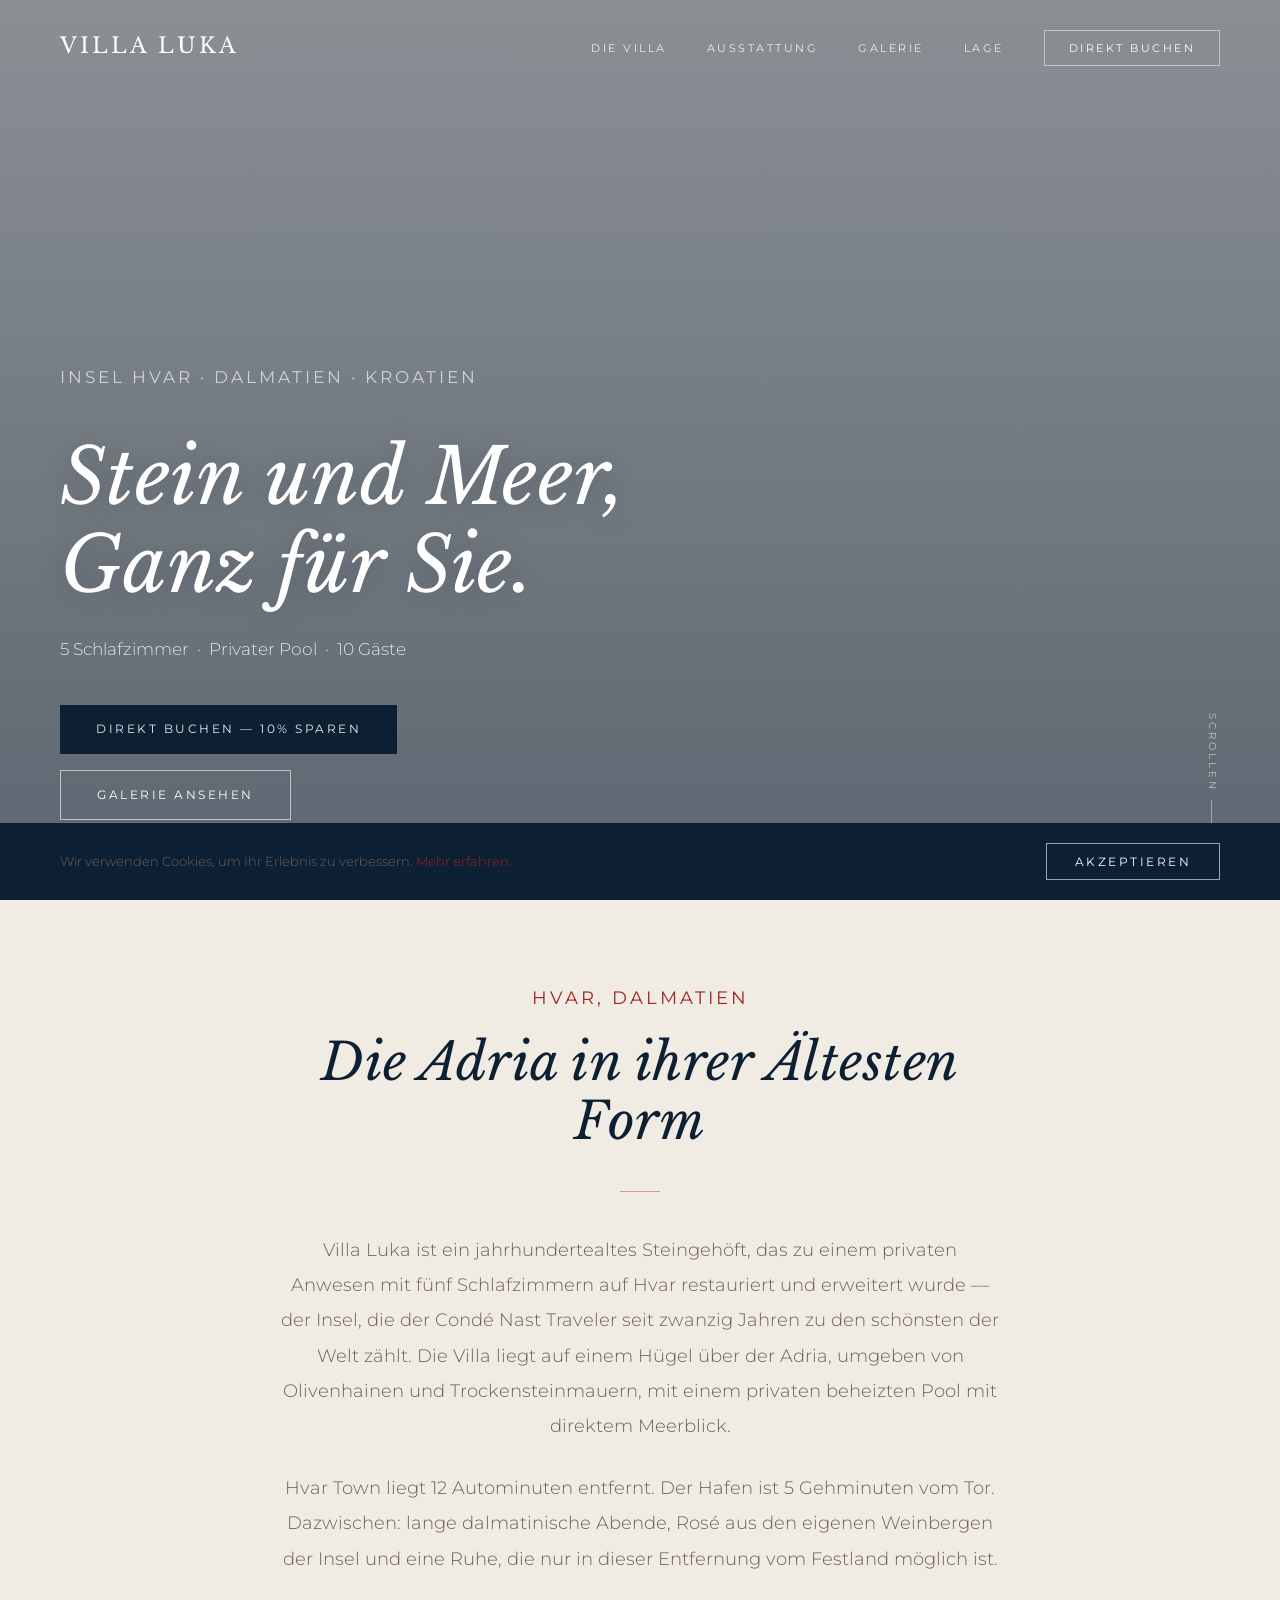
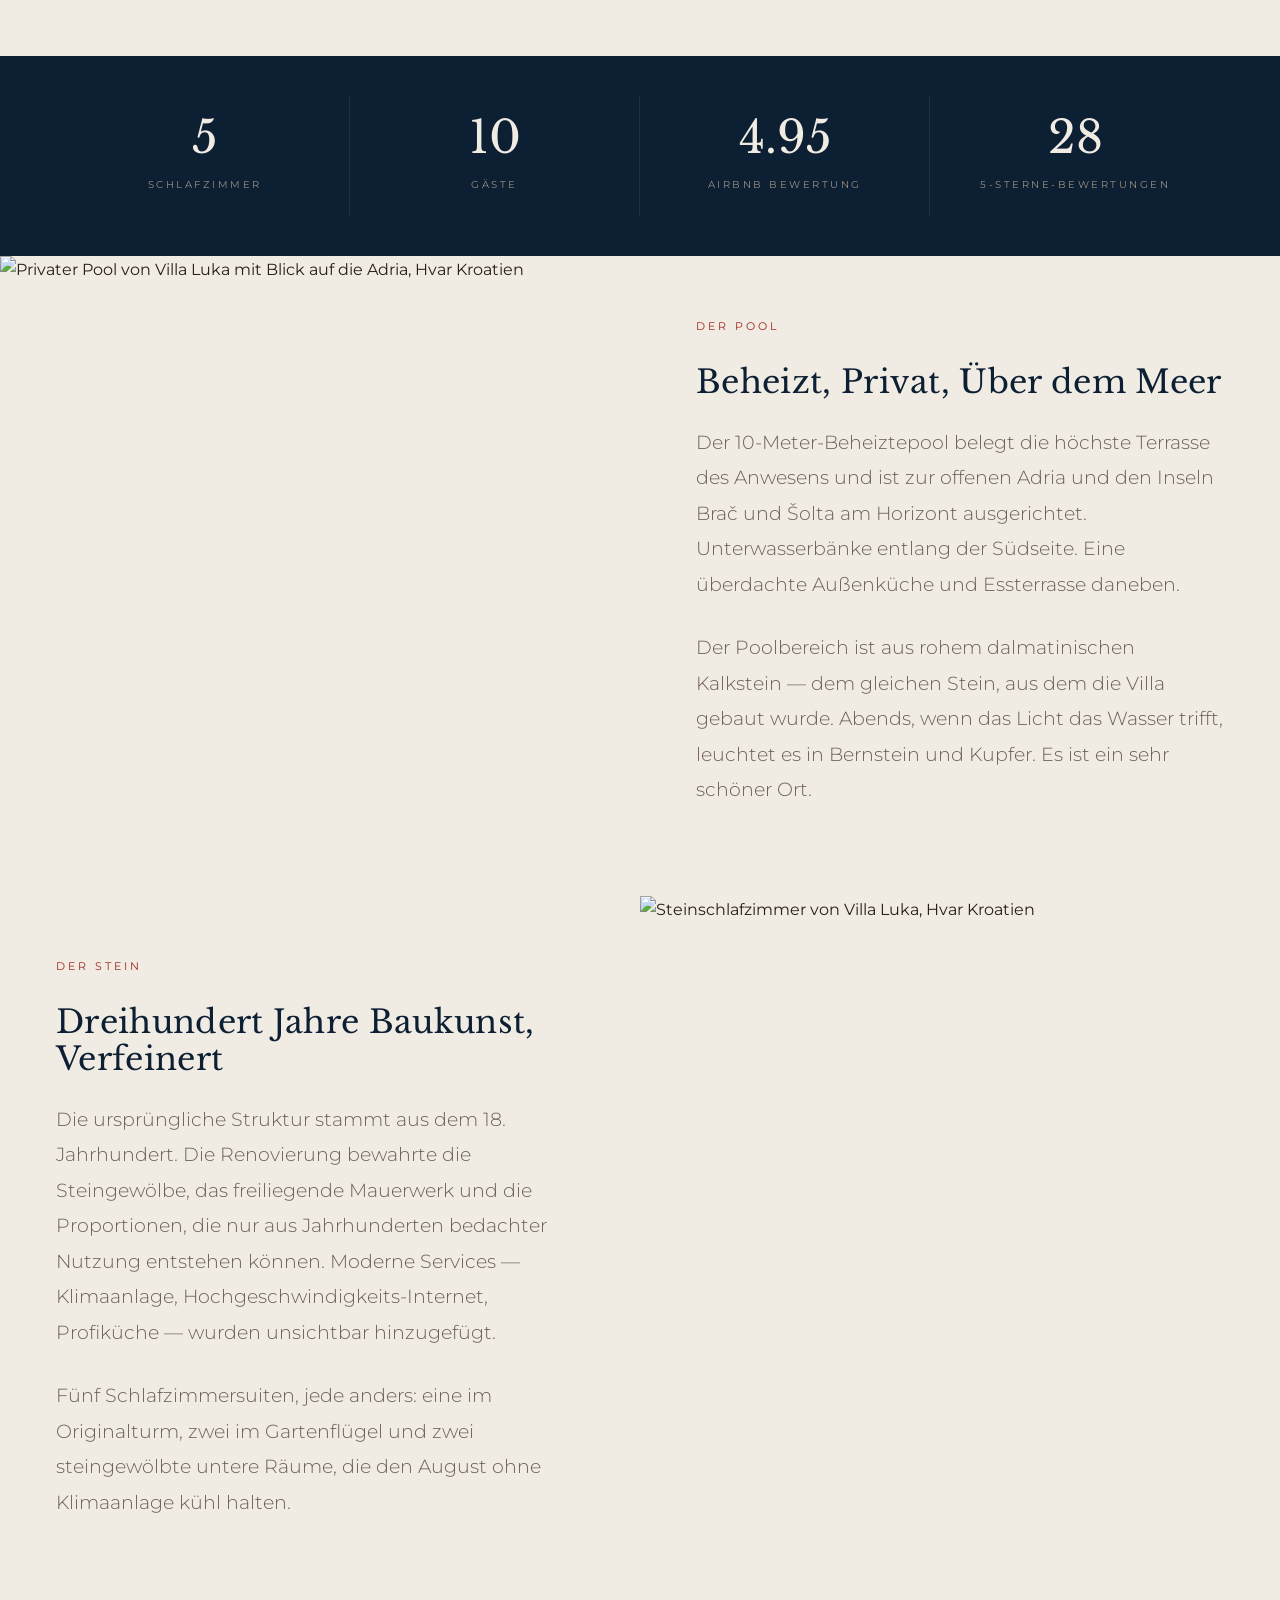
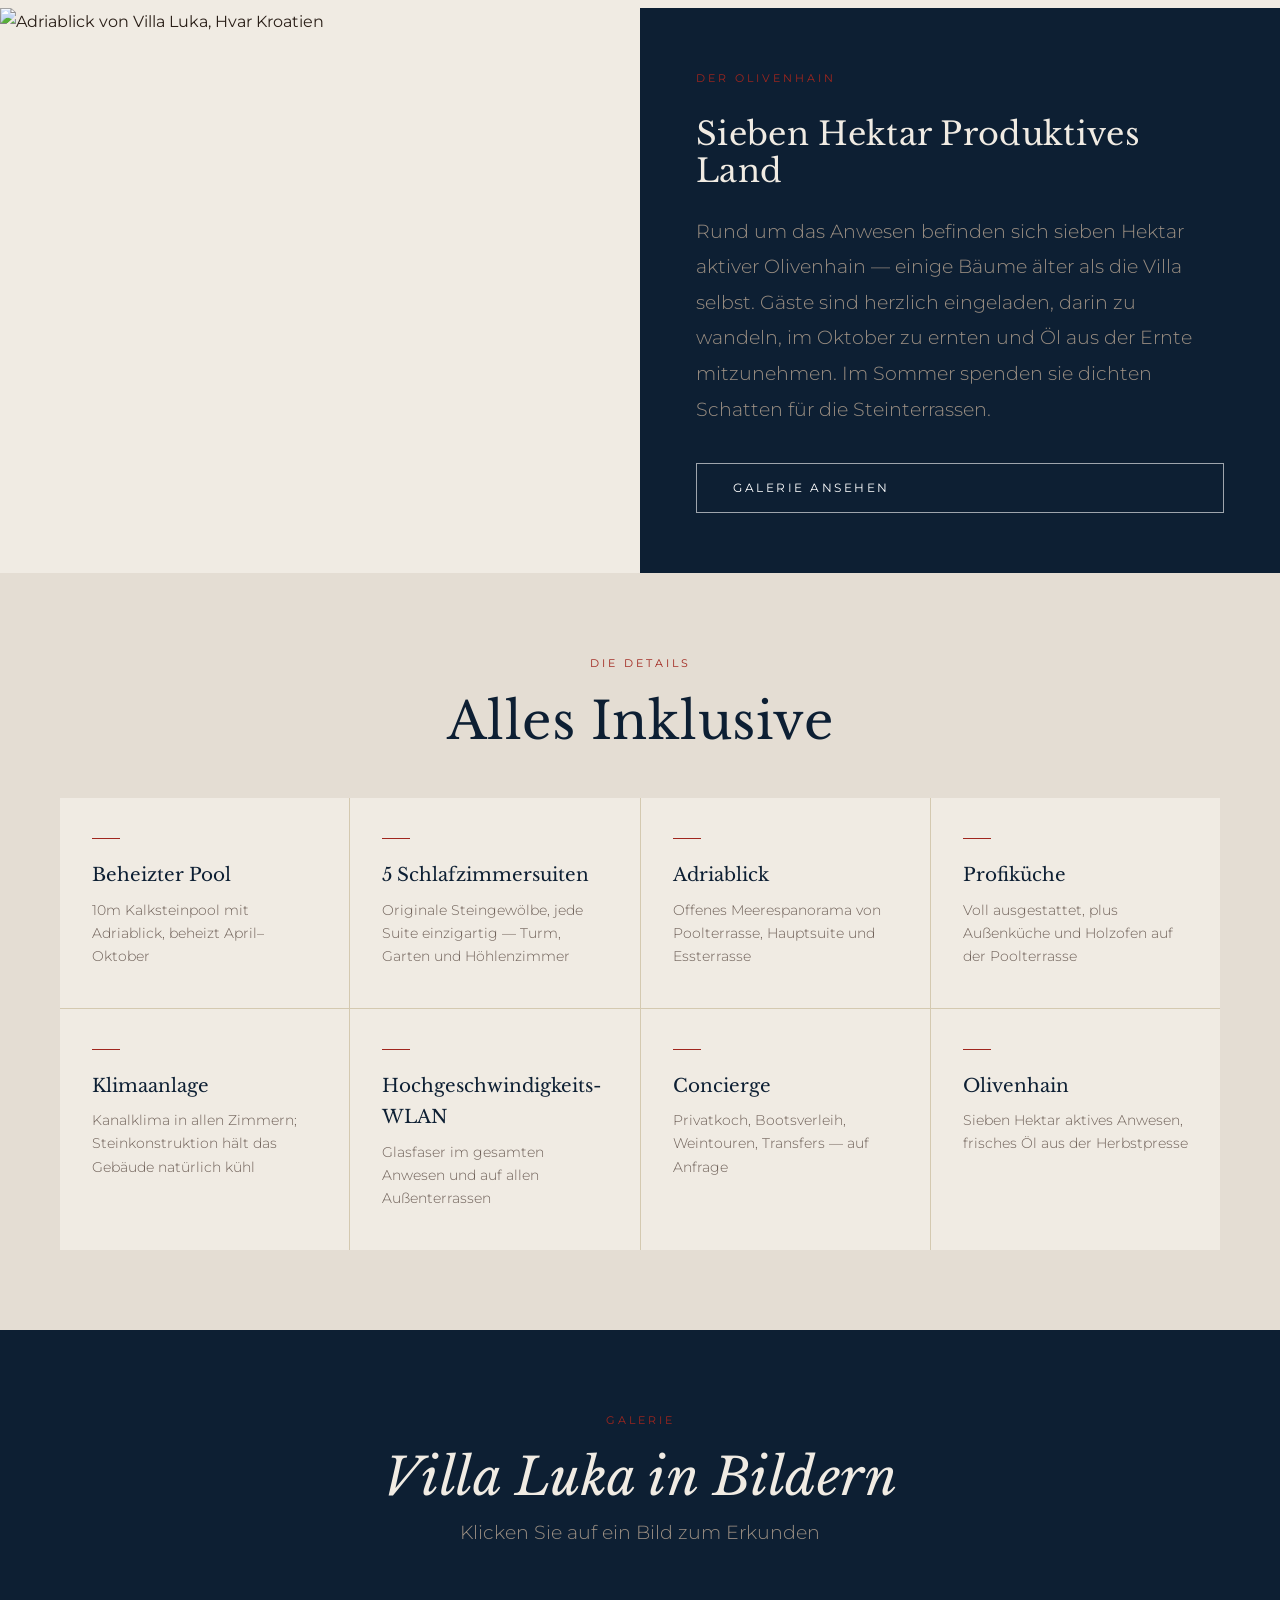
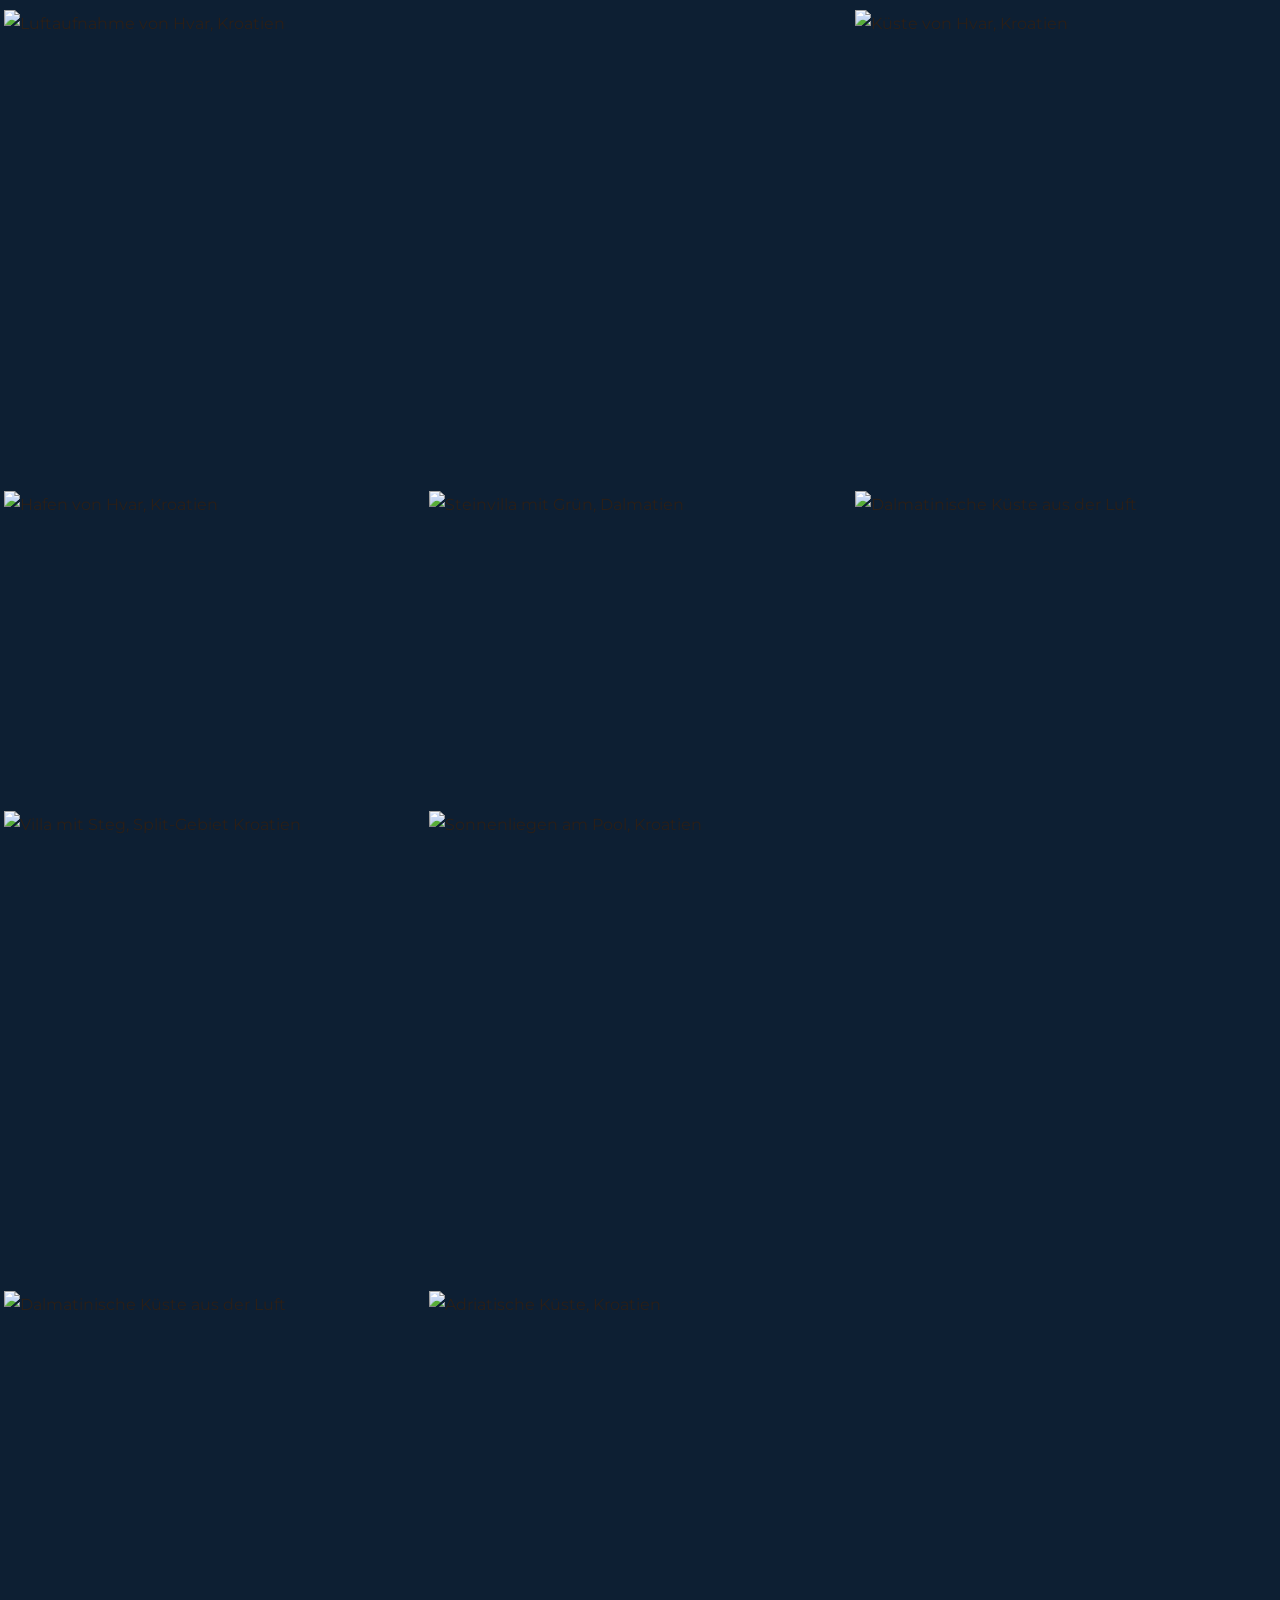
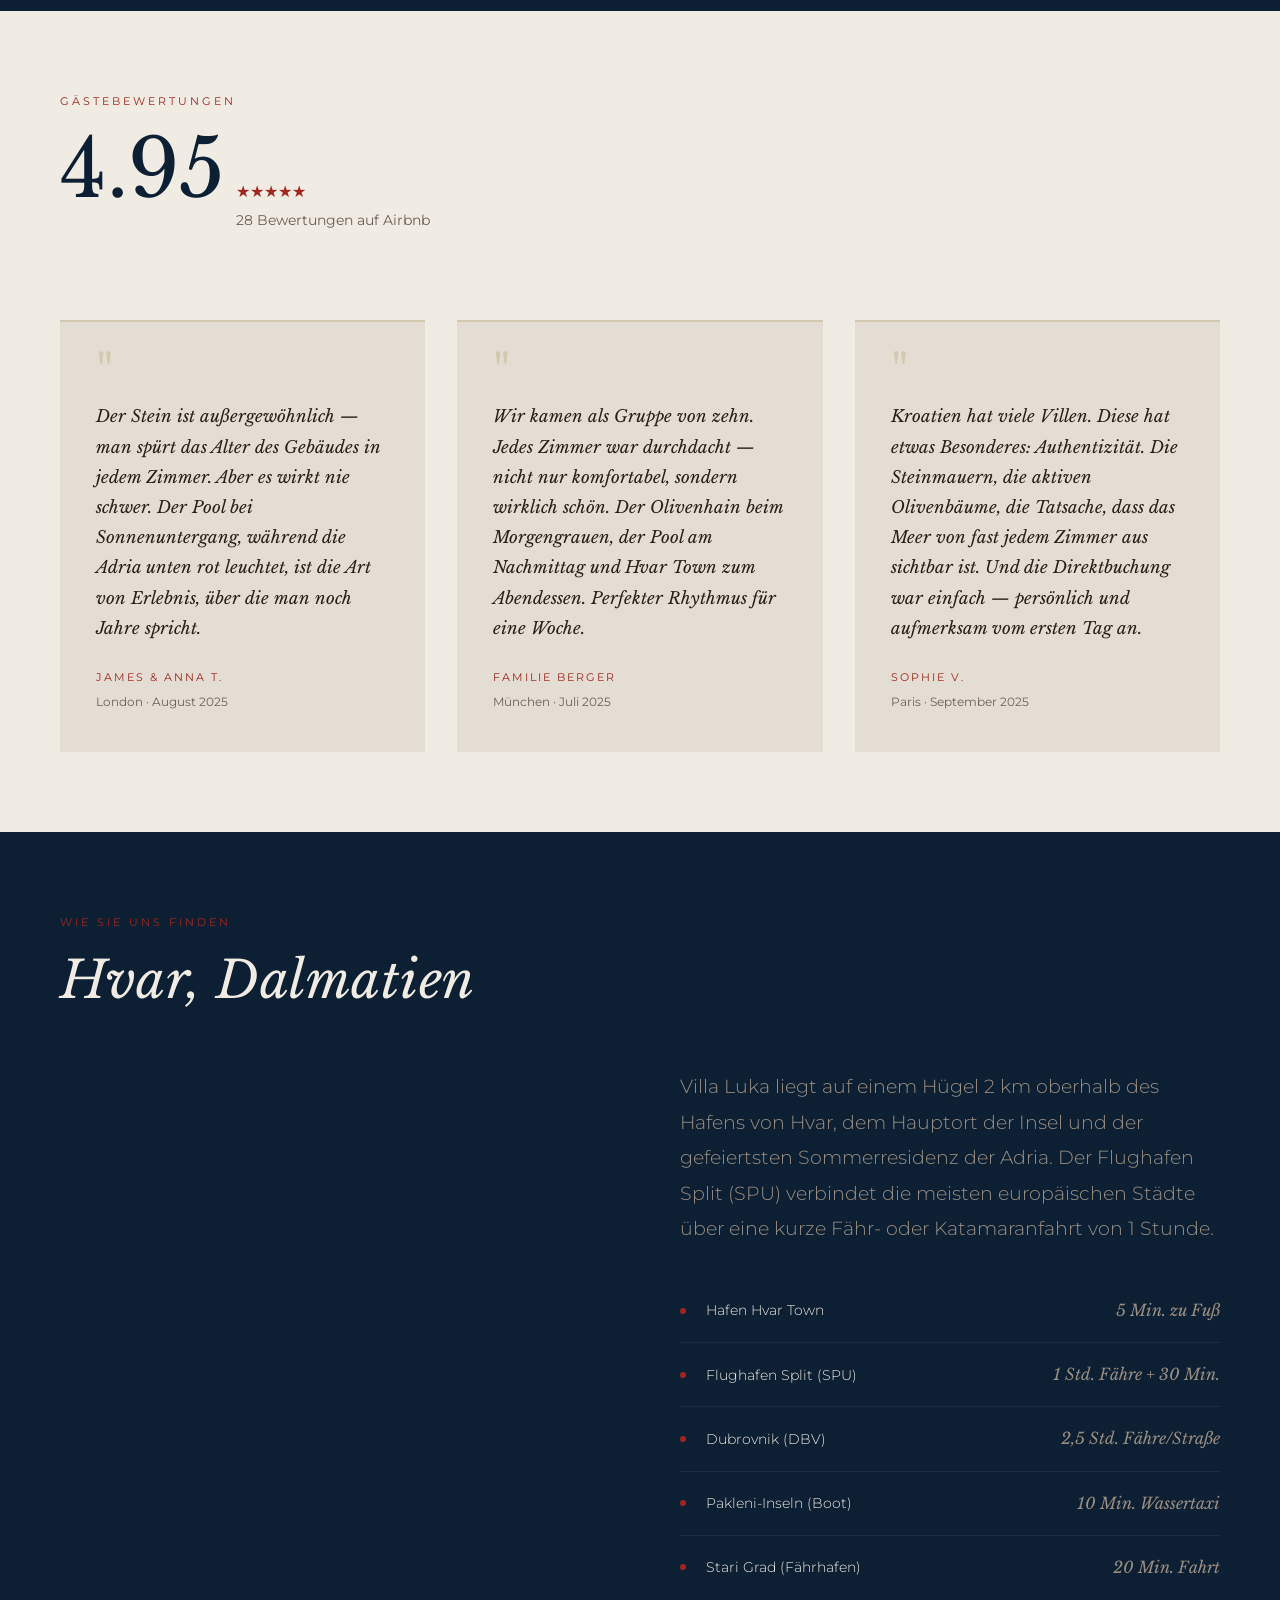
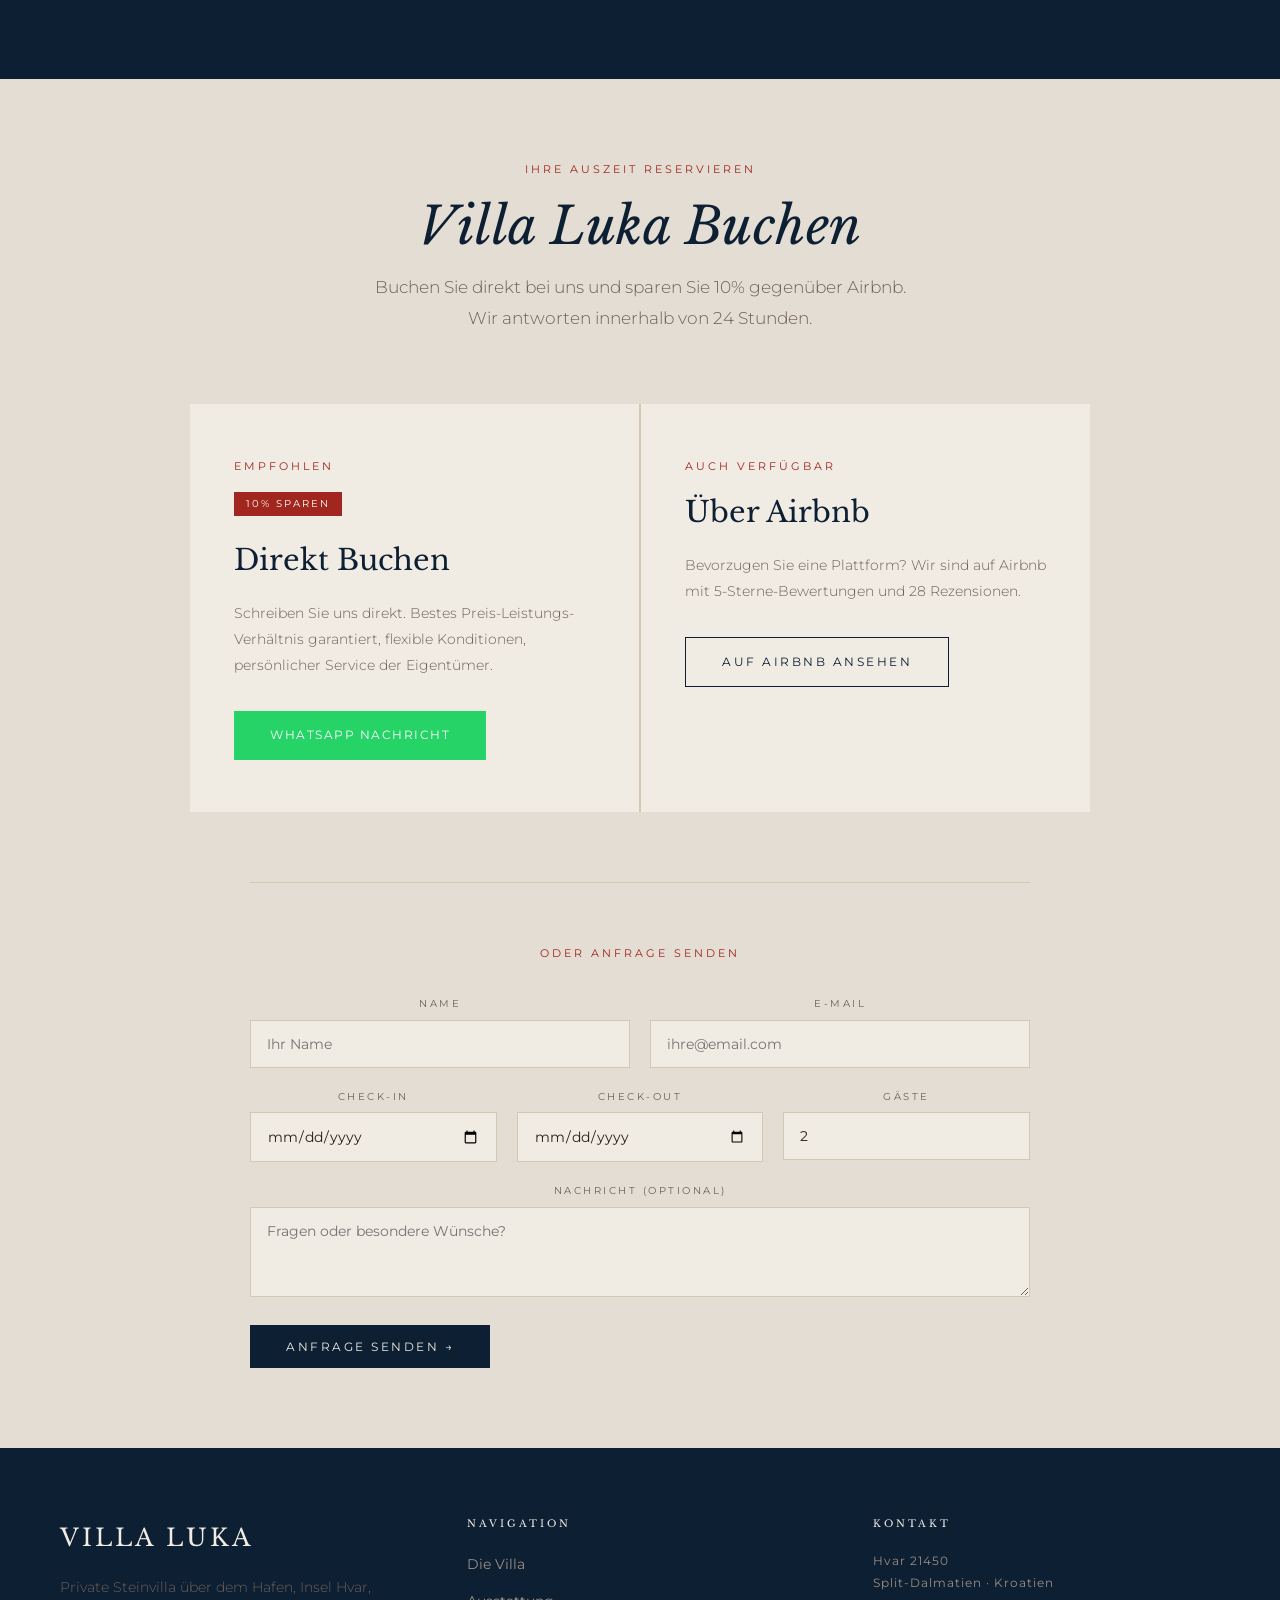
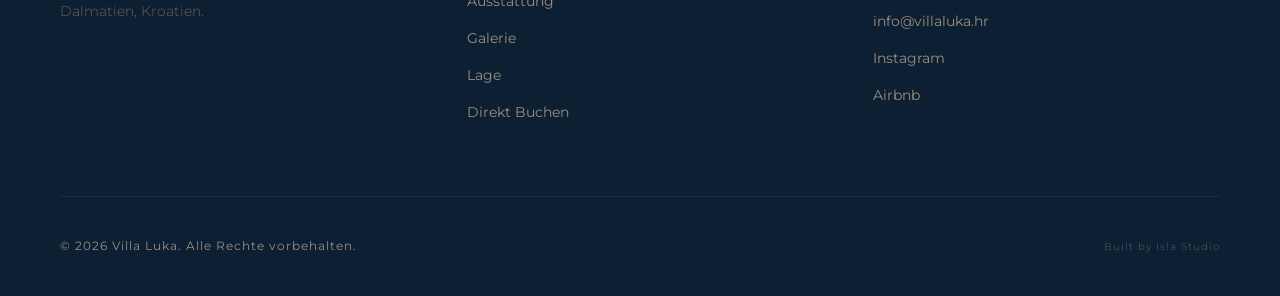
==== de/index.html @ cec62ed6 "Initial commit" ====
<!DOCTYPE html>
<html lang="de">
<head>
  <meta charset="UTF-8">
  <meta name="viewport" content="width=device-width, initial-scale=1.0">
  <meta name="description" content="Villa Luka — 5-Schlafzimmer-Luxus-Steinvilla auf Hvar, Kroatien. Privater beheizter Pool, Olivenhain, direkter Adriazugang, 10 Gäste. Direkt buchen und 10% sparen.">
  <meta property="og:title" content="Villa Luka — Insel Hvar, Kroatien">
  <meta property="og:description" content="Steinvilla · Adriablick · 5 Schlafzimmer · 10 Gäste · Privater Pool · Direkt buchen">
  <meta property="og:image" content="https://images.pexels.com/photos/35734860/pexels-photo-35734860.jpeg?auto=compress&cs=tinysrgb&w=1200&q=80">
  <meta property="og:type" content="website">
  <meta property="og:url" content="https://villa-luka.pages.dev/de/">
  <meta name="twitter:card" content="summary_large_image">
  <meta name="robots" content="index, follow">
  <meta name="theme-color" content="#f0ebe3">
  <title>Villa Luka — Luxus Steinvilla Hvar Kroatien | Adriablick &amp; Privater Pool</title>
  <meta name="keywords" content="Luxusvilla Hvar, Villa Kroatien Adria, Steinvilla Dalmatien, Privatvilla Insel Hvar, Ferienvilla Kroatien 10 Gäste, Luxusunterkunft Hvar">
  <link rel="canonical" href="https://villa-luka.pages.dev/de/">
  <link rel="alternate" hreflang="en" href="https://villa-luka.pages.dev/">
  <link rel="alternate" hreflang="hr" href="https://villa-luka.pages.dev/hr/">
  <link rel="alternate" hreflang="de" href="https://villa-luka.pages.dev/de/">
  <link rel="alternate" hreflang="fr" href="https://villa-luka.pages.dev/fr/">
  <link rel="alternate" hreflang="it" href="https://villa-luka.pages.dev/it/">
  <link rel="alternate" hreflang="es" href="https://villa-luka.pages.dev/es/">
  <script type="application/ld+json">
  {
    "@context": "https://schema.org",
    "@type": "LodgingBusiness",
    "name": "Villa Luka",
    "description": "Villa Luka ist eine 5-Schlafzimmer-Luxus-Steinvilla auf der Insel Hvar, Kroatien, mit privatem beheizten Pool, Olivenhain und direktem Adriazugang. Kapazität 10 Gäste.",
    "url": "https://villa-luka.pages.dev",
    "telephone": "+385991234567",
    "priceRange": "€€€€",
    "address": {
      "@type": "PostalAddress",
      "addressLocality": "Hvar",
      "addressRegion": "Split-Dalmatia County",
      "postalCode": "21450",
      "addressCountry": "HR"
    },
    "geo": {"@type": "GeoCoordinates", "latitude": 43.1729, "longitude": 16.4412},
    "aggregateRating": {"@type": "AggregateRating", "ratingValue": "4.95", "reviewCount": "28"},
    "numberOfRooms": 5,
    "occupancy": {"@type": "QuantitativeValue", "maxValue": 10}
  }
  </script>
  <link rel="preconnect" href="https://fonts.googleapis.com">
  <link rel="preconnect" href="https://fonts.gstatic.com" crossorigin>
  <link rel="preload" as="style" href="https://fonts.googleapis.com/css2?family=Libre+Baskerville:ital,wght@0,400;0,700;1,400&family=Montserrat:wght@300;400;500;600&display=swap" onload="this.onload=null;this.rel='stylesheet'">
  <noscript><link rel="stylesheet" href="https://fonts.googleapis.com/css2?family=Libre+Baskerville:ital,wght@0,400;0,700;1,400&family=Montserrat:wght@300;400;500;600&display=swap"></noscript>
  <link rel="stylesheet" href="../css/style.css">
  <style>
    :root {
      --cream:       #f0ebe3;
      --cream-dark:  #e4ddd3;
      --terracotta:  #a0261e;
      --olive:       #c45c1a;
      --olive-dark:  #7a1a10;
      --dark:        #0d1f33;
      --stone:       #9a8e82;
      --text:        #2a1f18;
      --text-light:  #6e6058;
      --font-serif:  'Libre Baskerville', Georgia, serif;
      --font-sans:   'Montserrat', -apple-system, sans-serif;
    }
    body { background: var(--cream); }
    .hero-bg {
      background-image: url('https://images.pexels.com/photos/35734860/pexels-photo-35734860.jpeg?auto=compress&cs=tinysrgb&w=1920&q=85') !important;
    }
    .hero-overlay {
      background: linear-gradient(to bottom, rgba(13,31,51,0.45) 0%, rgba(13,31,51,0.65) 100%) !important;
    }
    #nav.scrolled { background: rgba(240,235,227,0.97) !important; }
    #nav.scrolled .nav-logo { color: var(--dark); }
    .nav-links a:hover { color: var(--terracotta); }
    .eyebrow { color: var(--terracotta); letter-spacing: 3px; }
    .stats-bar { background: var(--dark); }
    #amenities { background: var(--cream-dark); }
    #reviews { background: var(--cream); }
    .btn-dark { background: var(--dark); color: var(--cream); }
    .btn-dark:hover { background: var(--terracotta); }
    .btn-terracotta { background: var(--terracotta); }
    .btn-terracotta:hover { background: var(--olive-dark); }
    footer { background: var(--dark); }
    h1 { font-size: clamp(2.6rem, 6vw, 5.2rem); }
    h2 { font-size: clamp(1.9rem, 4vw, 3.2rem); }
    .divider { background: var(--terracotta); opacity: 0.4; }
    .score-big { color: var(--dark); }
    .score-stars { color: var(--terracotta); }
    .gallery-hero .eyebrow { color: var(--terracotta); }
    .saving { background: var(--terracotta); }
  </style>
</head>
<body>

<nav id="nav">
  <a href="#" class="nav-logo">Villa Luka</a>
  <ul class="nav-links">
    <li><a href="#about">Die Villa</a></li>
    <li><a href="#amenities">Ausstattung</a></li>
    <li><a href="#gallery">Galerie</a></li>
    <li><a href="#location">Lage</a></li>
    <li><a href="#book" class="nav-book">Direkt Buchen</a></li>
  </ul>
  <button class="nav-burger" id="burger" aria-label="Menü">
    <span></span><span></span><span></span>
  </button>
</nav>

<div class="mobile-menu" id="mobile-menu">
  <a href="#about" class="mob-link">Die Villa</a>
  <a href="#amenities" class="mob-link">Ausstattung</a>
  <a href="#gallery" class="mob-link">Galerie</a>
  <a href="#location" class="mob-link">Lage</a>
  <a href="#book" class="mob-book">Direkt Buchen</a>
</div>

<section id="hero">
  <div class="hero-bg"></div>
  <div class="hero-overlay"></div>
  <div class="hero-content">
    <p class="eyebrow" style="color:rgba(255,255,255,0.65)">Insel Hvar · Dalmatien · Kroatien</p>
    <h1>Stein und Meer,<br><em>Ganz für Sie.</em></h1>
    <p>5 Schlafzimmer &nbsp;·&nbsp; Privater Pool &nbsp;·&nbsp; 10 Gäste</p>
    <div class="hero-btns">
      <a href="#book" class="btn btn-dark">Direkt Buchen — 10% Sparen</a>
      <a href="#gallery" class="btn btn-outline-light">Galerie Ansehen</a>
    </div>
  </div>
  <div class="hero-scroll" onclick="document.getElementById('about').scrollIntoView({behavior:'smooth'})">
    <span>Scrollen</span>
    <div class="scroll-line"></div>
  </div>
</section>

<section id="about" class="section">
  <div id="intro">
    <div class="inner">
      <p class="eyebrow">Hvar, Dalmatien</p>
      <h2>Die Adria in ihrer Ältesten Form</h2>
      <div class="divider"></div>
      <p>Villa Luka ist ein jahrhundertealtes Steingehöft, das zu einem privaten Anwesen mit fünf Schlafzimmern auf Hvar restauriert und erweitert wurde — der Insel, die der Condé Nast Traveler seit zwanzig Jahren zu den schönsten der Welt zählt. Die Villa liegt auf einem Hügel über der Adria, umgeben von Olivenhainen und Trockensteinmauern, mit einem privaten beheizten Pool mit direktem Meerblick.</p>
      <br>
      <p>Hvar Town liegt 12 Autominuten entfernt. Der Hafen ist 5 Gehminuten vom Tor. Dazwischen: lange dalmatinische Abende, Rosé aus den eigenen Weinbergen der Insel und eine Ruhe, die nur in dieser Entfernung vom Festland möglich ist.</p>
    </div>
  </div>
</section>

<div class="stats-bar">
  <div class="stat"><span class="stat-num">5</span><span class="stat-label">Schlafzimmer</span></div>
  <div class="stat"><span class="stat-num">10</span><span class="stat-label">Gäste</span></div>
  <div class="stat"><span class="stat-num">4.95</span><span class="stat-label">Airbnb Bewertung</span></div>
  <div class="stat"><span class="stat-num">28</span><span class="stat-label">5-Sterne-Bewertungen</span></div>
</div>

<div class="editorial">
  <div class="editorial-img">
    <img src="https://images.pexels.com/photos/22482053/pexels-photo-22482053.jpeg?auto=compress&cs=tinysrgb&w=900&q=80" alt="Privater Pool von Villa Luka mit Blick auf die Adria, Hvar Kroatien" loading="lazy">
  </div>
  <div class="editorial-text">
    <p class="eyebrow">Der Pool</p>
    <h3>Beheizt, Privat, Über dem Meer</h3>
    <p>Der 10-Meter-Beheiztepool belegt die höchste Terrasse des Anwesens und ist zur offenen Adria und den Inseln Brač und Šolta am Horizont ausgerichtet. Unterwasserbänke entlang der Südseite. Eine überdachte Außenküche und Essterrasse daneben.</p>
    <p>Der Poolbereich ist aus rohem dalmatinischen Kalkstein — dem gleichen Stein, aus dem die Villa gebaut wurde. Abends, wenn das Licht das Wasser trifft, leuchtet es in Bernstein und Kupfer. Es ist ein sehr schöner Ort.</p>
  </div>
</div>

<div class="editorial reverse">
  <div class="editorial-img">
    <img src="https://images.pexels.com/photos/29261528/pexels-photo-29261528.jpeg?auto=compress&cs=tinysrgb&w=900&q=80" alt="Steinschlafzimmer von Villa Luka, Hvar Kroatien" loading="lazy">
  </div>
  <div class="editorial-text">
    <p class="eyebrow">Der Stein</p>
    <h3>Dreihundert Jahre Baukunst, Verfeinert</h3>
    <p>Die ursprüngliche Struktur stammt aus dem 18. Jahrhundert. Die Renovierung bewahrte die Steingewölbe, das freiliegende Mauerwerk und die Proportionen, die nur aus Jahrhunderten bedachter Nutzung entstehen können. Moderne Services — Klimaanlage, Hochgeschwindigkeits-Internet, Profiküche — wurden unsichtbar hinzugefügt.</p>
    <p>Fünf Schlafzimmersuiten, jede anders: eine im Originalturm, zwei im Gartenflügel und zwei steingewölbte untere Räume, die den August ohne Klimaanlage kühl halten.</p>
  </div>
</div>

<div class="editorial">
  <div class="editorial-img">
    <img src="https://images.pexels.com/photos/30905717/pexels-photo-30905717.jpeg?auto=compress&cs=tinysrgb&w=900&q=80" alt="Adriablick von Villa Luka, Hvar Kroatien" loading="lazy">
  </div>
  <div class="editorial-text dark">
    <p class="eyebrow" style="color:var(--terracotta)">Der Olivenhain</p>
    <h3>Sieben Hektar Produktives Land</h3>
    <p>Rund um das Anwesen befinden sich sieben Hektar aktiver Olivenhain — einige Bäume älter als die Villa selbst. Gäste sind herzlich eingeladen, darin zu wandeln, im Oktober zu ernten und Öl aus der Ernte mitzunehmen. Im Sommer spenden sie dichten Schatten für die Steinterrassen.</p>
    <a href="#gallery" class="btn btn-outline-light" style="margin-top:8px;">Galerie Ansehen</a>
  </div>
</div>

<section id="amenities">
  <div class="section-inner">
    <div class="amenities-header fade-in">
      <p class="eyebrow">Die Details</p>
      <h2>Alles Inklusive</h2>
    </div>
    <div class="amenities-grid fade-in">
      <div class="amenity"><div class="amenity-icon"></div><span class="amenity-name">Beheizter Pool</span><p class="amenity-desc">10m Kalksteinpool mit Adriablick, beheizt April–Oktober</p></div>
      <div class="amenity"><div class="amenity-icon"></div><span class="amenity-name">5 Schlafzimmersuiten</span><p class="amenity-desc">Originale Steingewölbe, jede Suite einzigartig — Turm, Garten und Höhlenzimmer</p></div>
      <div class="amenity"><div class="amenity-icon"></div><span class="amenity-name">Adriablick</span><p class="amenity-desc">Offenes Meerespanorama von Poolterrasse, Hauptsuite und Essterrasse</p></div>
      <div class="amenity"><div class="amenity-icon"></div><span class="amenity-name">Profiküche</span><p class="amenity-desc">Voll ausgestattet, plus Außenküche und Holzofen auf der Poolterrasse</p></div>
      <div class="amenity"><div class="amenity-icon"></div><span class="amenity-name">Klimaanlage</span><p class="amenity-desc">Kanalklima in allen Zimmern; Steinkonstruktion hält das Gebäude natürlich kühl</p></div>
      <div class="amenity"><div class="amenity-icon"></div><span class="amenity-name">Hochgeschwindigkeits-WLAN</span><p class="amenity-desc">Glasfaser im gesamten Anwesen und auf allen Außenterrassen</p></div>
      <div class="amenity"><div class="amenity-icon"></div><span class="amenity-name">Concierge</span><p class="amenity-desc">Privatkoch, Bootsverleih, Weintouren, Transfers — auf Anfrage</p></div>
      <div class="amenity"><div class="amenity-icon"></div><span class="amenity-name">Olivenhain</span><p class="amenity-desc">Sieben Hektar aktives Anwesen, frisches Öl aus der Herbstpresse</p></div>
    </div>
  </div>
</section>

<section id="gallery">
  <div class="gallery-hero">
    <p class="eyebrow" style="color:var(--terracotta)">Galerie</p>
    <h2>Villa Luka in Bildern</h2>
    <p style="color:var(--stone); margin-top:8px;">Klicken Sie auf ein Bild zum Erkunden</p>
  </div>
  <div class="gallery-grid">
    <div class="gallery-item"><img src="https://images.pexels.com/photos/35734860/pexels-photo-35734860.jpeg?auto=compress&cs=tinysrgb&w=900&q=75" alt="Luftaufnahme von Hvar, Kroatien" loading="lazy"></div>
    <div class="gallery-item"><img src="https://images.pexels.com/photos/4062603/pexels-photo-4062603.jpeg?auto=compress&cs=tinysrgb&w=900&q=75" alt="Küste von Hvar, Kroatien" loading="lazy"></div>
    <div class="gallery-item"><img src="https://images.pexels.com/photos/30969114/pexels-photo-30969114.jpeg?auto=compress&cs=tinysrgb&w=900&q=75" alt="Hafen von Hvar, Kroatien" loading="lazy"></div>
    <div class="gallery-item"><img src="https://images.pexels.com/photos/29261528/pexels-photo-29261528.jpeg?auto=compress&cs=tinysrgb&w=900&q=75" alt="Steinvilla mit Grün, Dalmatien" loading="lazy"></div>
    <div class="gallery-item"><img src="https://images.pexels.com/photos/30905717/pexels-photo-30905717.jpeg?auto=compress&cs=tinysrgb&w=900&q=75" alt="Dalmatinische Küste aus der Luft" loading="lazy"></div>
    <div class="gallery-item"><img src="https://images.pexels.com/photos/22482053/pexels-photo-22482053.jpeg?auto=compress&cs=tinysrgb&w=900&q=75" alt="Villa mit Steg, Split-Gebiet Kroatien" loading="lazy"></div>
    <div class="gallery-item"><img src="https://images.pexels.com/photos/27379405/pexels-photo-27379405.jpeg?auto=compress&cs=tinysrgb&w=900&q=75" alt="Sonnenliegen am Pool, Kroatien" loading="lazy"></div>
    <div class="gallery-item"><img src="https://images.pexels.com/photos/30738384/pexels-photo-30738384.jpeg?auto=compress&cs=tinysrgb&w=900&q=75" alt="Dalmatinische Küste aus der Luft" loading="lazy"></div>
    <div class="gallery-item"><img src="https://images.pexels.com/photos/13736149/pexels-photo-13736149.jpeg?auto=compress&cs=tinysrgb&w=900&q=75" alt="Adriatische Küste, Kroatien" loading="lazy"></div>
  </div>
</section>

<section id="reviews" class="section">
  <div class="section-inner">
    <div class="reviews-header fade-in">
      <p class="eyebrow">Gästebewertungen</p>
      <div class="reviews-score">
        <span class="score-big">4.95</span>
        <div class="score-detail">
          <div class="score-stars">★★★★★</div>
          <div>28 Bewertungen auf Airbnb</div>
        </div>
      </div>
    </div>
    <div class="reviews-grid fade-in">
      <div class="review-card">
        <div class="review-quote">"</div>
        <p class="review-text">Der Stein ist außergewöhnlich — man spürt das Alter des Gebäudes in jedem Zimmer. Aber es wirkt nie schwer. Der Pool bei Sonnenuntergang, während die Adria unten rot leuchtet, ist die Art von Erlebnis, über die man noch Jahre spricht.</p>
        <div class="review-author">James & Anna T.</div>
        <div class="review-meta">London · August 2025</div>
      </div>
      <div class="review-card">
        <div class="review-quote">"</div>
        <p class="review-text">Wir kamen als Gruppe von zehn. Jedes Zimmer war durchdacht — nicht nur komfortabel, sondern wirklich schön. Der Olivenhain beim Morgengrauen, der Pool am Nachmittag und Hvar Town zum Abendessen. Perfekter Rhythmus für eine Woche.</p>
        <div class="review-author">Familie Berger</div>
        <div class="review-meta">München · Juli 2025</div>
      </div>
      <div class="review-card">
        <div class="review-quote">"</div>
        <p class="review-text">Kroatien hat viele Villen. Diese hat etwas Besonderes: Authentizität. Die Steinmauern, die aktiven Olivenbäume, die Tatsache, dass das Meer von fast jedem Zimmer aus sichtbar ist. Und die Direktbuchung war einfach — persönlich und aufmerksam vom ersten Tag an.</p>
        <div class="review-author">Sophie V.</div>
        <div class="review-meta">Paris · September 2025</div>
      </div>
    </div>
  </div>
</section>

<section id="location" class="section">
  <div class="section-inner">
    <p class="eyebrow">Wie Sie Uns Finden</p>
    <h2>Hvar, Dalmatien</h2>
    <div class="location-grid fade-in">
      <div class="location-map">
        <iframe src="https://www.google.com/maps/embed?pb=!1m18!1m12!1m3!1d3155.8!2d16.4412!3d43.1729!2m3!1f0!2f0!3f0!3m2!1i1024!2i768!4f13.1!3m3!1m2!1s0x0%3A0x0!2zNDPCsDEwJzIyLjQiTiAxNsKwMjYnMjguMyJF!5e0!3m2!1sde!2shr!4v1" allowfullscreen="" loading="lazy"></iframe>
      </div>
      <div class="distances">
        <p>Villa Luka liegt auf einem Hügel 2 km oberhalb des Hafens von Hvar, dem Hauptort der Insel und der gefeiertsten Sommerresidenz der Adria. Der Flughafen Split (SPU) verbindet die meisten europäischen Städte über eine kurze Fähr- oder Katamaranfahrt von 1 Stunde.</p>
        <div class="distance-item"><div class="distance-dot"></div><span class="distance-name">Hafen Hvar Town</span><span class="distance-time">5 Min. zu Fuß</span></div>
        <div class="distance-item"><div class="distance-dot"></div><span class="distance-name">Flughafen Split (SPU)</span><span class="distance-time">1 Std. Fähre + 30 Min.</span></div>
        <div class="distance-item"><div class="distance-dot"></div><span class="distance-name">Dubrovnik (DBV)</span><span class="distance-time">2,5 Std. Fähre/Straße</span></div>
        <div class="distance-item"><div class="distance-dot"></div><span class="distance-name">Pakleni-Inseln (Boot)</span><span class="distance-time">10 Min. Wassertaxi</span></div>
        <div class="distance-item"><div class="distance-dot"></div><span class="distance-name">Stari Grad (Fährhafen)</span><span class="distance-time">20 Min. Fahrt</span></div>
      </div>
    </div>
  </div>
</section>

<section id="book" class="section">
  <div class="book-inner">
    <p class="eyebrow">Ihre Auszeit Reservieren</p>
    <h2>Villa Luka Buchen</h2>
    <p class="subtitle">Buchen Sie direkt bei uns und sparen Sie 10% gegenüber Airbnb. Wir antworten innerhalb von 24 Stunden.</p>
    <div class="book-grid fade-in">
      <div class="book-option">
        <p class="eyebrow book-option-eyebrow">Empfohlen</p>
        <div class="saving">10% Sparen</div>
        <span class="book-option-title">Direkt Buchen</span>
        <p class="book-option-text">Schreiben Sie uns direkt. Bestes Preis-Leistungs-Verhältnis garantiert, flexible Konditionen, persönlicher Service der Eigentümer.</p>
        <a href="https://wa.me/385991234567?text=Hallo%2C%20ich%20m%C3%B6chte%20nach%20Villa%20Luka%20fragen" class="btn btn-whatsapp" target="_blank" rel="noopener">WhatsApp Nachricht</a>
      </div>
      <div class="book-option">
        <p class="eyebrow book-option-eyebrow">Auch Verfügbar</p>
        <span class="book-option-title">Über Airbnb</span>
        <p class="book-option-text">Bevorzugen Sie eine Plattform? Wir sind auf Airbnb mit 5-Sterne-Bewertungen und 28 Rezensionen.</p>
        <a href="https://www.airbnb.com/rooms/villa-luka-hvar-croatia" class="btn btn-outline-dark" target="_blank" rel="noopener">Auf Airbnb Ansehen</a>
      </div>
    </div>
    <div class="enquiry-form-wrap fade-in">
      <p class="eyebrow" style="text-align:center; margin-bottom:32px;">Oder Anfrage Senden</p>
      <form class="enquiry-form" name="enquiry-de" method="POST" data-netlify="true" netlify-honeypot="bot-field">
        <input type="hidden" name="form-name" value="enquiry-de">
        <p style="display:none;"><label>Nicht ausfüllen: <input name="bot-field"></label></p>
        <div class="form-row">
          <div class="form-group"><label for="name">Name</label><input type="text" id="name" name="name" required placeholder="Ihr Name"></div>
          <div class="form-group"><label for="email">E-Mail</label><input type="email" id="email" name="email" required placeholder="ihre@email.com"></div>
        </div>
        <div class="form-row">
          <div class="form-group"><label for="checkin">Check-in</label><input type="date" id="checkin" name="checkin"></div>
          <div class="form-group"><label for="checkout">Check-out</label><input type="date" id="checkout" name="checkout"></div>
          <div class="form-group"><label for="guests">Gäste</label><select id="guests" name="guests"><option>2</option><option>3</option><option>4</option><option>5</option><option>6</option><option>7</option><option>8</option><option>9</option><option>10</option></select></div>
        </div>
        <div class="form-group"><label for="message">Nachricht (optional)</label><textarea id="message" name="message" placeholder="Fragen oder besondere Wünsche?"></textarea></div>
        <button type="submit" class="btn btn-dark form-submit">Anfrage Senden →</button>
      </form>
    </div>
  </div>
</section>

<footer>
  <div class="footer-inner">
    <div class="footer-brand">
      <span class="logo">Villa Luka</span>
      <p>Private Steinvilla über dem Hafen, Insel Hvar, Dalmatien, Kroatien.</p>
    </div>
    <div class="footer-col">
      <h4>Navigation</h4>
      <ul>
        <li><a href="#about">Die Villa</a></li>
        <li><a href="#amenities">Ausstattung</a></li>
        <li><a href="#gallery">Galerie</a></li>
        <li><a href="#location">Lage</a></li>
        <li><a href="#book">Direkt Buchen</a></li>
      </ul>
    </div>
    <div class="footer-col">
      <h4>Kontakt</h4>
      <ul>
        <li style="margin-top:16px; font-size:0.78rem; letter-spacing:1px; color:var(--stone); line-height:1.8;">Hvar 21450<br>Split-Dalmatien · Kroatien</li>
        <li style="margin-top:12px;"><a href="mailto:info@villaluka.hr">info@villaluka.hr</a></li>
        <li><a href="https://www.instagram.com/villaluka" target="_blank">Instagram</a></li>
        <li><a href="https://www.airbnb.com/rooms/villa-luka-hvar-croatia" target="_blank">Airbnb</a></li>
      </ul>
    </div>
  </div>
  <div class="footer-bottom">
    <span>© 2026 Villa Luka. Alle Rechte vorbehalten.</span>
    <span style="font-size:0.65rem; opacity:0.4;">Built by <a href="https://islastudio.io" style="color:inherit;">Isla Studio</a></span>
  </div>
</footer>

<div class="cookie-banner" id="cookieBanner">
  <p>Wir verwenden Cookies, um Ihr Erlebnis zu verbessern. <a href="#">Mehr erfahren</a>.</p>
  <button class="btn btn-outline-light cookie-accept" onclick="document.getElementById('cookieBanner').style.display='none'; localStorage.setItem('cookie_ok','1')">Akzeptieren</button>
</div>

<script src="../js/main.js"></script>
<script>
  if (!localStorage.getItem('cookie_ok')) {
    setTimeout(() => document.getElementById('cookieBanner').classList.add('visible'), 1500);
  }
</script>
</body>
</html>
---- css/style.css ----
/* ============================================
   VILLA MAGNUS — Luxury Editorial Stylesheet
   Inspired by: Aman · Borgo Egnazia · Belmond
   ============================================ */

/* Google Fonts loaded non-blocking via HTML <link> tags — see index.html */

:root {
  --cream:       #f7f3ec;
  --cream-dark:  #ede7d9;
  --sand:        #d4c9b0;
  --terracotta:  #b5704a;
  --olive:       #5c6b3e;
  --olive-dark:  #3a4428;
  --stone:       #8b8278;
  --dark:        #1e1c19;
  --white:       #ffffff;
  --text:        #3a3630;
  --text-light:  #7a746c;

  --font-serif:  'Cormorant Garamond', 'Georgia', serif;
  --font-sans:   'Jost', 'Helvetica Neue', sans-serif;

  --radius:      4px;
  --transition:  0.4s ease;
  --shadow:      0 8px 40px rgba(30,28,25,0.12);
}

*, *::before, *::after { box-sizing: border-box; margin: 0; padding: 0; }
html { scroll-behavior: smooth; }
body { font-family: var(--font-sans); background: var(--cream); color: var(--text); line-height: 1.7; overflow-x: hidden; }
img { display: block; max-width: 100%; height: auto; }
a { color: inherit; text-decoration: none; }
ul { list-style: none; }

/* ── TYPOGRAPHY ── */
h1, h2, h3, h4, blockquote {
  font-family: var(--font-serif);
  font-weight: 300;
  line-height: 1.15;
  letter-spacing: 0.01em;
}
h1 { font-size: clamp(3rem, 7vw, 6rem); }
h2 { font-size: clamp(2.2rem, 4.5vw, 3.8rem); }
h3 { font-size: clamp(1.4rem, 2.5vw, 2rem); }
p  { font-size: clamp(1.05rem, 1.6vw, 1.2rem); color: var(--text-light); line-height: 1.85; font-weight: 300; }

.eyebrow {
  font-family: var(--font-sans);
  font-size: 0.68rem;
  letter-spacing: 4px;
  text-transform: uppercase;
  color: var(--terracotta);
  margin-bottom: 18px;
  font-weight: 400;
}

/* ── BUTTONS ── */
.btn {
  display: inline-flex;
  align-items: center;
  gap: 10px;
  padding: 14px 36px;
  font-family: var(--font-sans);
  font-size: 0.75rem;
  font-weight: 400;
  letter-spacing: 2.5px;
  text-transform: uppercase;
  cursor: pointer;
  transition: var(--transition);
  border: none;
}
.btn-dark {
  background: var(--dark);
  color: var(--cream);
}
.btn-dark:hover { background: var(--olive-dark); }
.btn-outline-dark {
  background: transparent;
  color: var(--dark);
  border: 1px solid var(--dark);
}
.btn-outline-dark:hover { background: var(--dark); color: var(--cream); }
.btn-outline-light {
  background: transparent;
  color: var(--white);
  border: 1px solid rgba(255,255,255,0.6);
}
.btn-outline-light:hover { background: rgba(255,255,255,0.12); }
.btn-terracotta {
  background: var(--terracotta);
  color: var(--white);
}
.btn-terracotta:hover { background: #9e5d3a; }
.btn-whatsapp {
  background: #25D366;
  color: white;
  letter-spacing: 1.5px;
}
.btn-whatsapp:hover { background: #1ebe5d; }

/* ── NAVIGATION ── */
#nav {
  position: fixed;
  top: 0; left: 0; right: 0;
  z-index: 1000;
  padding: 28px 60px;
  display: flex;
  justify-content: space-between;
  align-items: center;
  transition: padding var(--transition), background var(--transition);
}
#nav.scrolled {
  background: rgba(247,243,236,0.97);
  backdrop-filter: blur(16px);
  padding: 18px 60px;
  box-shadow: 0 1px 0 rgba(0,0,0,0.06);
}
.nav-logo {
  font-family: var(--font-serif);
  font-size: 1.35rem;
  font-weight: 300;
  letter-spacing: 3px;
  text-transform: uppercase;
  color: var(--white);
  transition: color var(--transition);
}
#nav.scrolled .nav-logo { color: var(--dark); }
.nav-links {
  display: flex;
  gap: 40px;
  align-items: center;
}
.nav-links a {
  font-size: 0.68rem;
  letter-spacing: 2.5px;
  text-transform: uppercase;
  color: rgba(255,255,255,0.85);
  transition: color var(--transition);
  font-weight: 400;
}
#nav.scrolled .nav-links a { color: var(--text); }
.nav-links a:hover { color: var(--terracotta); }
.nav-book {
  padding: 10px 24px !important;
  border: 1px solid rgba(255,255,255,0.5) !important;
  color: white !important;
}
#nav.scrolled .nav-book {
  border-color: var(--dark) !important;
  color: var(--dark) !important;
}
.nav-book:hover { background: rgba(255,255,255,0.1); }
#nav.scrolled .nav-book:hover { background: var(--dark); color: var(--white) !important; }

/* ── HERO ── */
#hero {
  height: 100vh;
  min-height: 700px;
  position: relative;
  display: flex;
  align-items: flex-end;
  overflow: hidden;
}
.hero-bg {
  position: absolute;
  inset: 0;
  background-image: url('../images/villa-magnus-01.jpg');
  background-size: cover;
  background-position: center 60%;
  transform: scale(1.06);
  transition: transform 10s ease;
}
#hero.loaded .hero-bg { transform: scale(1); }
.hero-overlay {
  position: absolute;
  inset: 0;
  background: linear-gradient(
    to bottom,
    rgba(0,0,0,0.05) 0%,
    rgba(0,0,0,0.1) 40%,
    rgba(0,0,0,0.55) 100%
  );
}
.hero-content {
  position: relative;
  z-index: 2;
  padding: 0 60px 80px;
  color: white;
  max-width: 700px;
}
.hero-content .eyebrow { color: rgba(255,255,255,0.65); }
.hero-content h1 {
  font-style: italic;
  margin-bottom: 24px;
  text-shadow: 0 2px 30px rgba(0,0,0,0.2);
}
.hero-content p {
  color: rgba(255,255,255,0.8);
  font-size: 1.05rem;
  margin-bottom: 40px;
  max-width: 480px;
}
.hero-btns { display: flex; gap: 16px; flex-wrap: wrap; }
.hero-scroll {
  position: absolute;
  bottom: 40px; right: 60px;
  z-index: 2;
  display: flex;
  flex-direction: column;
  align-items: center;
  gap: 8px;
  color: rgba(255,255,255,0.6);
  cursor: pointer;
}
.hero-scroll span {
  font-size: 0.6rem;
  letter-spacing: 3px;
  text-transform: uppercase;
  writing-mode: vertical-rl;
}
.scroll-line {
  width: 1px;
  height: 60px;
  background: rgba(255,255,255,0.4);
  animation: scrollLine 2s ease infinite;
  transform-origin: top;
}
@keyframes scrollLine {
  0% { transform: scaleY(0); opacity: 1; }
  100% { transform: scaleY(1); opacity: 0; }
}

/* ── SECTION BASE ── */
.section { padding: 80px 60px; }
.section-inner { max-width: 1280px; margin: 0 auto; }

/* ── INTRO / PHILOSOPHY ── */
#intro { background: var(--cream); text-align: center; padding: 0; }
#intro .inner { max-width: 720px; margin: 0 auto; }
#intro h2 { font-style: italic; margin-bottom: 28px; color: var(--dark); }
#intro p { font-size: 1.1rem; line-height: 2; }
.divider {
  width: 40px;
  height: 1px;
  background: var(--sand);
  margin: 40px auto;
}

/* ── STATS BAR ── */
.stats-bar {
  background: var(--dark);
  padding: 40px 60px;
  display: grid;
  grid-template-columns: repeat(4, 1fr);
  gap: 0;
}
.stat {
  text-align: center;
  padding: 20px;
  border-right: 1px solid rgba(255,255,255,0.08);
}
.stat:last-child { border-right: none; }
.stat-num {
  font-family: var(--font-serif);
  font-size: 2.8rem;
  font-weight: 300;
  color: var(--cream);
  display: block;
  line-height: 1;
  margin-bottom: 8px;
}
.stat-label {
  font-size: 0.65rem;
  letter-spacing: 2.5px;
  text-transform: uppercase;
  color: var(--stone);
}

/* ── EDITORIAL SECTIONS (alternating) ── */
.editorial {
  display: grid;
  grid-template-columns: 1fr 1fr;
  min-height: 520px;
}
.editorial.reverse { direction: rtl; }
.editorial.reverse > * { direction: ltr; }
.editorial-img {
  overflow: hidden;
  position: relative;
}
.editorial-img img {
  width: 100%;
  height: 100%;
  object-fit: cover;
  transition: transform 0.8s ease;
}
.editorial-img:hover img { transform: scale(1.04); }
.editorial-text {
  padding: 60px 56px;
  display: flex;
  flex-direction: column;
  justify-content: center;
  background: var(--cream);
}
.editorial-text.dark { background: var(--dark); }
.editorial-text.dark h3 { color: var(--cream); }
.editorial-text.dark p { color: var(--stone); }
.editorial-text h3 { margin-bottom: 24px; color: var(--dark); }
.editorial-text p { margin-bottom: 28px; }

/* ── AMENITIES ── */
#amenities { background: var(--cream-dark); padding: 80px 60px; }
.amenities-header { text-align: center; margin-bottom: 48px; }
.amenities-header h2 { color: var(--dark); margin-bottom: 16px; }
.amenities-grid {
  display: grid;
  grid-template-columns: repeat(4, 1fr);
  gap: 1px;
  background: var(--sand);
}
.amenity {
  background: var(--cream);
  padding: 40px 32px;
  transition: var(--transition);
}
.amenity:hover { background: var(--dark); }
.amenity:hover .amenity-name { color: var(--cream); }
.amenity:hover .amenity-desc { color: var(--stone); }
.amenity-icon {
  width: 28px;
  height: 1px;
  background: var(--terracotta);
  margin-bottom: 20px;
  transition: width var(--transition);
}
.amenity:hover .amenity-icon { width: 48px; }
.amenity-name {
  font-family: var(--font-serif);
  font-size: 1.15rem;
  color: var(--dark);
  margin-bottom: 8px;
  display: block;
  transition: color var(--transition);
}
.amenity-desc {
  font-size: 0.85rem;
  color: var(--text-light);
  line-height: 1.7;
  transition: color var(--transition);
}

/* ── GALLERY ── */
#gallery { padding: 0; overflow: hidden; }
.gallery-hero {
  background: var(--dark);
  padding: 80px 60px 60px;
  text-align: center;
}
.gallery-hero h2 { color: var(--cream); font-style: italic; margin-bottom: 8px; }
.gallery-hero p { color: var(--stone); }
.gallery-grid {
  display: grid;
  grid-template-columns: repeat(3, 1fr);
  grid-template-rows: auto;
  gap: 4px;
  background: var(--dark);
  padding: 0 4px 4px;
}
.gallery-item { overflow: hidden; cursor: pointer; position: relative; aspect-ratio: 4/3; }
.gallery-item:nth-child(1) { grid-column: span 2; aspect-ratio: 16/9; }
.gallery-item:nth-child(7) { grid-column: span 2; aspect-ratio: 16/9; }
.gallery-item img {
  width: 100%;
  height: 100%;
  object-fit: cover;
  transition: transform 0.6s ease, filter 0.4s ease;
}
.gallery-item::after {
  content: '';
  position: absolute;
  inset: 0;
  background: rgba(0,0,0,0);
  transition: background var(--transition);
}
.gallery-item:hover::after { background: rgba(0,0,0,0.15); }
.gallery-item:hover img { transform: scale(1.05); }

/* ── LIGHTBOX ── */
#lightbox {
  display: none;
  position: fixed;
  inset: 0;
  z-index: 2000;
  background: rgba(0,0,0,0.97);
  align-items: center;
  justify-content: center;
}
#lightbox.open { display: flex; }
#lightbox img { max-width: 88vw; max-height: 88vh; object-fit: contain; }
#lightbox-close {
  position: absolute;
  top: 28px; right: 36px;
  color: rgba(255,255,255,0.5);
  font-size: 1.4rem;
  cursor: pointer;
  background: none;
  border: none;
  font-family: var(--font-sans);
  letter-spacing: 2px;
  text-transform: uppercase;
  font-size: 0.65rem;
  transition: color var(--transition);
}
#lightbox-close:hover { color: white; }
#lightbox-prev, #lightbox-next {
  position: absolute;
  top: 50%;
  transform: translateY(-50%);
  background: none;
  border: none;
  color: rgba(255,255,255,0.4);
  font-size: 3rem;
  padding: 20px;
  cursor: pointer;
  font-family: var(--font-serif);
  transition: color var(--transition);
}
#lightbox-prev { left: 20px; }
#lightbox-next { right: 20px; }
#lightbox-prev:hover, #lightbox-next:hover { color: white; }
.lightbox-counter {
  position: absolute;
  bottom: 28px;
  left: 50%;
  transform: translateX(-50%);
  color: rgba(255,255,255,0.3);
  font-size: 0.65rem;
  letter-spacing: 3px;
  text-transform: uppercase;
}

/* ── REVIEWS ── */
#reviews { background: var(--cream); padding: 80px 60px; }
.reviews-header { margin-bottom: 40px; }
.reviews-score {
  display: inline-flex;
  align-items: baseline;
  gap: 12px;
  margin-bottom: 48px;
}
.score-big {
  font-family: var(--font-serif);
  font-size: 5rem;
  font-weight: 300;
  color: var(--dark);
  line-height: 1;
}
.score-detail { color: var(--text-light); font-size: 0.85rem; }
.score-stars { color: var(--terracotta); font-size: 1rem; margin-bottom: 4px; }
.reviews-grid {
  display: grid;
  grid-template-columns: repeat(3, 1fr);
  gap: 32px;
}
.review-card {
  padding: 40px 36px;
  background: var(--cream-dark);
  border-top: 2px solid var(--sand);
  transition: var(--transition);
}
.review-card:hover { border-top-color: var(--terracotta); }
.review-quote {
  font-family: var(--font-serif);
  font-size: 3rem;
  color: var(--sand);
  line-height: 0.5;
  margin-bottom: 16px;
}
.review-text {
  font-style: italic;
  font-family: var(--font-serif);
  font-size: 1.05rem;
  line-height: 1.8;
  color: var(--text);
  margin-bottom: 24px;
}
.review-author { font-size: 0.7rem; letter-spacing: 2px; text-transform: uppercase; color: var(--terracotta); }
.review-meta { font-size: 0.78rem; color: var(--text-light); margin-top: 4px; }

/* ── LOCATION ── */
#location { background: var(--dark); padding: 80px 60px; color: var(--cream); }
#location h2 { color: var(--cream); font-style: italic; margin-bottom: 12px; }
#location .eyebrow { color: var(--terracotta); }
.location-grid {
  display: grid;
  grid-template-columns: 1fr 1fr;
  gap: 80px;
  align-items: start;
  margin-top: 60px;
}
.location-map {
  border-radius: var(--radius);
  overflow: hidden;
  height: 440px;
  filter: grayscale(0.3) contrast(1.1);
}
.location-map iframe { width: 100%; height: 100%; border: none; }
.distances { }
.distances p { color: var(--stone); margin-bottom: 32px; }
.distance-item {
  display: flex;
  align-items: center;
  padding: 18px 0;
  border-bottom: 1px solid rgba(255,255,255,0.06);
  gap: 20px;
}
.distance-item:last-child { border-bottom: none; }
.distance-dot {
  width: 6px;
  height: 6px;
  border-radius: 50%;
  background: var(--terracotta);
  flex-shrink: 0;
}
.distance-name { flex: 1; font-size: 0.9rem; color: var(--cream); font-weight: 300; }
.distance-time {
  font-family: var(--font-serif);
  font-size: 1rem;
  color: var(--stone);
  font-style: italic;
}

/* ── BOOK ── */
#book { background: var(--cream-dark); padding: 80px 60px; }
.book-inner { max-width: 900px; margin: 0 auto; text-align: center; }
#book h2 { color: var(--dark); font-style: italic; margin-bottom: 16px; }
#book .subtitle { font-size: 1.05rem; max-width: 560px; margin: 0 auto 70px; }
.book-grid {
  display: grid;
  grid-template-columns: 1fr 1fr;
  gap: 2px;
  margin-bottom: 48px;
  background: var(--sand);
}
.book-option {
  background: var(--cream);
  padding: 52px 44px;
  text-align: left;
  transition: var(--transition);
}
.book-option:hover { background: var(--dark); }
.book-option:hover .book-option-title { color: var(--cream); }
.book-option:hover .book-option-text { color: var(--stone); }
.book-option-eyebrow { margin-bottom: 12px; }
.saving {
  display: inline-block;
  font-size: 0.6rem;
  letter-spacing: 2px;
  text-transform: uppercase;
  background: var(--terracotta);
  color: white;
  padding: 4px 12px;
  margin-bottom: 20px;
}
.book-option-title {
  font-family: var(--font-serif);
  font-size: 1.8rem;
  font-weight: 300;
  color: var(--dark);
  margin-bottom: 16px;
  transition: color var(--transition);
  display: block;
}
.book-option-text {
  font-size: 0.9rem;
  color: var(--text-light);
  margin-bottom: 32px;
  line-height: 1.8;
  transition: color var(--transition);
}
.book-contact {
  font-size: 0.75rem;
  letter-spacing: 1px;
  color: var(--text-light);
}
.book-contact a { color: var(--terracotta); }

/* ── FOOTER ── */
footer {
  background: var(--dark);
  color: var(--stone);
  padding: 70px 60px 40px;
}
.footer-inner {
  max-width: 1280px;
  margin: 0 auto;
  display: grid;
  grid-template-columns: 1fr 1fr 1fr;
  gap: 60px;
  padding-bottom: 60px;
  border-bottom: 1px solid rgba(255,255,255,0.06);
  margin-bottom: 40px;
}
.footer-brand .logo {
  font-family: var(--font-serif);
  font-size: 1.5rem;
  letter-spacing: 3px;
  text-transform: uppercase;
  color: var(--cream);
  font-weight: 300;
  display: block;
  margin-bottom: 16px;
}
.footer-brand p { font-size: 0.85rem; line-height: 1.8; }
.footer-col h4 {
  font-size: 0.62rem;
  letter-spacing: 3px;
  text-transform: uppercase;
  color: var(--cream);
  margin-bottom: 20px;
}
.footer-col li { margin-bottom: 10px; }
.footer-col a { font-size: 0.85rem; color: var(--stone); transition: color var(--transition); }
.footer-col a:hover { color: var(--cream); }
.footer-bottom {
  max-width: 1280px;
  margin: 0 auto;
  display: flex;
  justify-content: space-between;
  align-items: center;
  font-size: 0.72rem;
  letter-spacing: 1px;
}

/* ── FADE IN ── */
.fade-in {
  opacity: 0;
  transform: translateY(30px);
  transition: opacity 0.8s ease, transform 0.8s ease;
}
.fade-in.visible { opacity: 1; transform: none; }

/* ── RESPONSIVE ── */
@media (max-width: 1024px) {
  .section { padding: 80px 36px; }
  #nav { padding: 20px 36px; }
  #nav.scrolled { padding: 14px 36px; }
  .hero-content { padding: 0 36px 60px; }
  .amenities-grid { grid-template-columns: repeat(2, 1fr); }
  .reviews-grid { grid-template-columns: repeat(2, 1fr); }
  .footer-inner { grid-template-columns: 1fr 1fr; }
  .stats-bar { grid-template-columns: repeat(2, 1fr); }
}
@media (max-width: 768px) {
  .section { padding: 70px 24px; }
  #nav { padding: 16px 24px; }
  #nav.scrolled { padding: 12px 24px; }
  .nav-links { display: none; }
  .hero-content { padding: 0 24px 50px; }
  .hero-scroll { display: none; }
  .editorial { grid-template-columns: 1fr; min-height: 0; }
  .editorial-img { aspect-ratio: 4/3; }
  .editorial.reverse { direction: ltr; }
  .editorial-text { padding: 40px 24px; }
  .location-grid { grid-template-columns: 1fr; }
  .book-grid { grid-template-columns: 1fr; }
  .gallery-grid { grid-template-columns: 1fr 1fr; }
  .gallery-item:nth-child(1), .gallery-item:nth-child(7) { grid-column: span 1; aspect-ratio: 4/3; }
  .stats-bar { grid-template-columns: repeat(2, 1fr); padding: 30px 24px; }
  .footer-inner { grid-template-columns: 1fr; gap: 36px; }
  .footer-bottom { flex-direction: column; gap: 12px; text-align: center; }
  .reviews-grid { grid-template-columns: 1fr; }
  #amenities, #reviews, #location, #book { padding: 70px 24px; }
  #gallery .gallery-hero { padding: 60px 24px 40px; }
}

/* ── MOBILE HAMBURGER MENU ── */
.nav-burger {
  display: none;
  flex-direction: column;
  gap: 5px;
  background: none;
  border: none;
  cursor: pointer;
  padding: 6px;
  z-index: 1100;
}
.nav-burger span {
  display: block;
  width: 24px;
  height: 1px;
  background: white;
  transition: var(--transition);
}
#nav.scrolled .nav-burger span { background: var(--dark); }
.nav-burger.open span:nth-child(1) { transform: translateY(6px) rotate(45deg); }
.nav-burger.open span:nth-child(2) { opacity: 0; }
.nav-burger.open span:nth-child(3) { transform: translateY(-6px) rotate(-45deg); }

.mobile-menu {
  display: none;
  position: fixed;
  inset: 0;
  z-index: 999;
  background: var(--dark);
  flex-direction: column;
  align-items: center;
  justify-content: center;
  gap: 32px;
}
.mobile-menu.open { display: flex; }
.mob-link {
  font-family: var(--font-serif);
  font-size: 2rem;
  font-weight: 300;
  color: var(--cream);
  letter-spacing: 2px;
  transition: color var(--transition);
}
.mob-link:hover { color: var(--terracotta); }
.mob-book {
  font-family: var(--font-sans);
  font-size: 0.75rem;
  letter-spacing: 3px;
  text-transform: uppercase;
  padding: 14px 40px;
  border: 1px solid var(--terracotta);
  color: var(--terracotta);
  margin-top: 16px;
}
.mob-book:hover { background: var(--terracotta); color: white; }

/* ── EXPLORE THE AREA ── */
#explore {
  background: var(--cream);
  padding: 80px 60px;
}
.explore-header {
  text-align: center;
  margin-bottom: 70px;
}
.explore-header h2 {
  color: var(--dark);
  font-style: italic;
  margin-bottom: 20px;
}
.explore-intro {
  max-width: 600px;
  margin: 0 auto;
  font-size: 1.05rem;
}
.explore-grid {
  display: grid;
  grid-template-columns: repeat(3, 1fr);
  gap: 2px;
  background: var(--sand);
  max-width: 1280px;
  margin: 0 auto;
}
.explore-card {
  background: var(--cream);
  padding: 44px 36px;
  position: relative;
  transition: var(--transition);
}
.explore-card:hover { background: var(--dark); }
.explore-card:hover h4 { color: var(--cream); }
.explore-card:hover p { color: var(--stone); }
.explore-card:hover .explore-num { color: rgba(255,255,255,0.08); }
.explore-card:hover .explore-dist { color: var(--terracotta); border-color: var(--terracotta); }
.explore-num {
  font-family: var(--font-serif);
  font-size: 4rem;
  font-weight: 300;
  color: var(--cream-dark);
  line-height: 1;
  margin-bottom: 16px;
  transition: color var(--transition);
}
.explore-card h4 {
  font-family: var(--font-serif);
  font-size: 1.4rem;
  font-weight: 300;
  color: var(--dark);
  margin-bottom: 14px;
  transition: color var(--transition);
}
.explore-card p {
  font-size: 0.88rem;
  line-height: 1.8;
  margin-bottom: 24px;
  transition: color var(--transition);
}
.explore-dist {
  font-size: 0.62rem;
  letter-spacing: 2.5px;
  text-transform: uppercase;
  color: var(--stone);
  border: 1px solid var(--sand);
  padding: 4px 12px;
  transition: var(--transition);
}

/* ── ENQUIRY FORM ── */
.enquiry-form-wrap {
  margin-top: 70px;
  padding-top: 60px;
  border-top: 1px solid var(--sand);
  max-width: 780px;
  margin-left: auto;
  margin-right: auto;
}
.enquiry-form {
  display: flex;
  flex-direction: column;
  gap: 20px;
}
.form-row {
  display: grid;
  grid-template-columns: repeat(auto-fit, minmax(180px, 1fr));
  gap: 20px;
}
.form-group {
  display: flex;
  flex-direction: column;
  gap: 8px;
}
.form-group label {
  font-size: 0.62rem;
  letter-spacing: 2.5px;
  text-transform: uppercase;
  color: var(--text-light);
  font-family: var(--font-sans);
}
.form-group input,
.form-group select,
.form-group textarea {
  background: var(--cream);
  border: 1px solid var(--sand);
  padding: 14px 16px;
  font-family: var(--font-sans);
  font-size: 0.9rem;
  color: var(--text);
  outline: none;
  transition: border-color var(--transition);
  border-radius: 0;
  -webkit-appearance: none;
}
.form-group input:focus,
.form-group select:focus,
.form-group textarea:focus {
  border-color: var(--terracotta);
}
.form-group textarea { resize: vertical; min-height: 90px; }
.form-submit { align-self: flex-start; margin-top: 8px; }
.form-success {
  text-align: center;
  padding: 28px;
  background: var(--cream-dark);
  color: var(--olive);
  font-size: 1rem;
  font-family: var(--font-serif);
  font-style: italic;
  border-top: 2px solid var(--olive);
  margin-top: 20px;
}

/* ── COOKIE BANNER ── */
.cookie-banner {
  position: fixed;
  bottom: 0;
  left: 0;
  right: 0;
  z-index: 3000;
  background: var(--dark);
  color: var(--stone);
  padding: 20px 60px;
  display: flex;
  align-items: center;
  justify-content: space-between;
  gap: 40px;
  transform: translateY(100%);
  transition: transform 0.5s ease;
}
.cookie-banner.visible { transform: translateY(0); }
.cookie-banner p { font-size: 0.82rem; line-height: 1.6; margin: 0; }
.cookie-banner a { color: var(--terracotta); }
.cookie-accept { white-space: nowrap; flex-shrink: 0; padding: 10px 28px; }

/* ── RESPONSIVE additions ── */
@media (max-width: 768px) {
  .nav-burger { display: flex; }
  .explore-grid { grid-template-columns: 1fr; }
  #explore { padding: 70px 24px; }
  .enquiry-form-wrap { margin-top: 50px; padding-top: 40px; }
  .cookie-banner { padding: 20px 24px; flex-direction: column; align-items: flex-start; gap: 16px; }
}
@media (max-width: 1024px) {
  .explore-grid { grid-template-columns: repeat(2, 1fr); }
}

@media (max-width: 768px) {
  .eyebrow,
  .hero-scroll span,
  .stat-label,
  .review-author,
  .saving,
  .footer-col h4,
  .footer-bottom,
  .explore-dist,
  .form-group label { font-size: 0.75rem; }
}

@media (max-width: 768px) {
  #hero::after { background: linear-gradient(to bottom, rgba(17,20,16,0.3) 0%, rgba(17,20,16,0.55) 100%); }
}
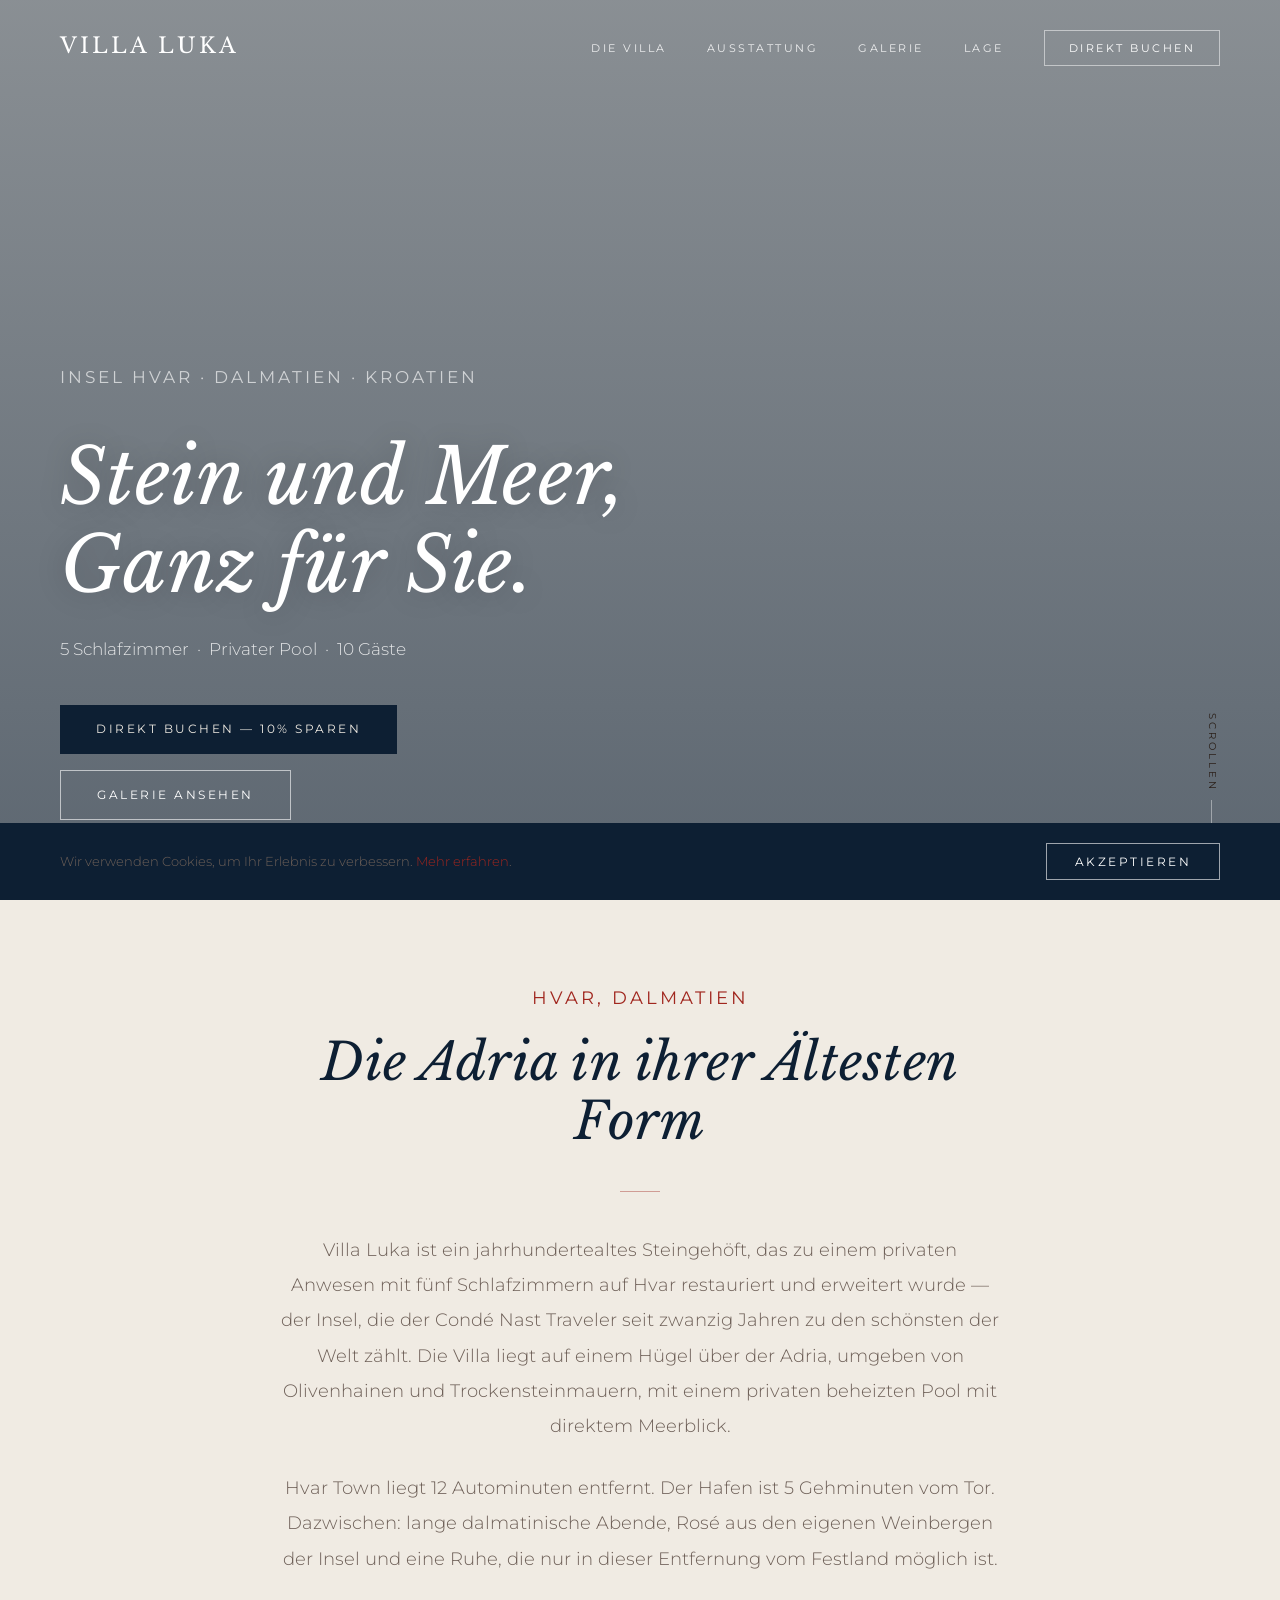
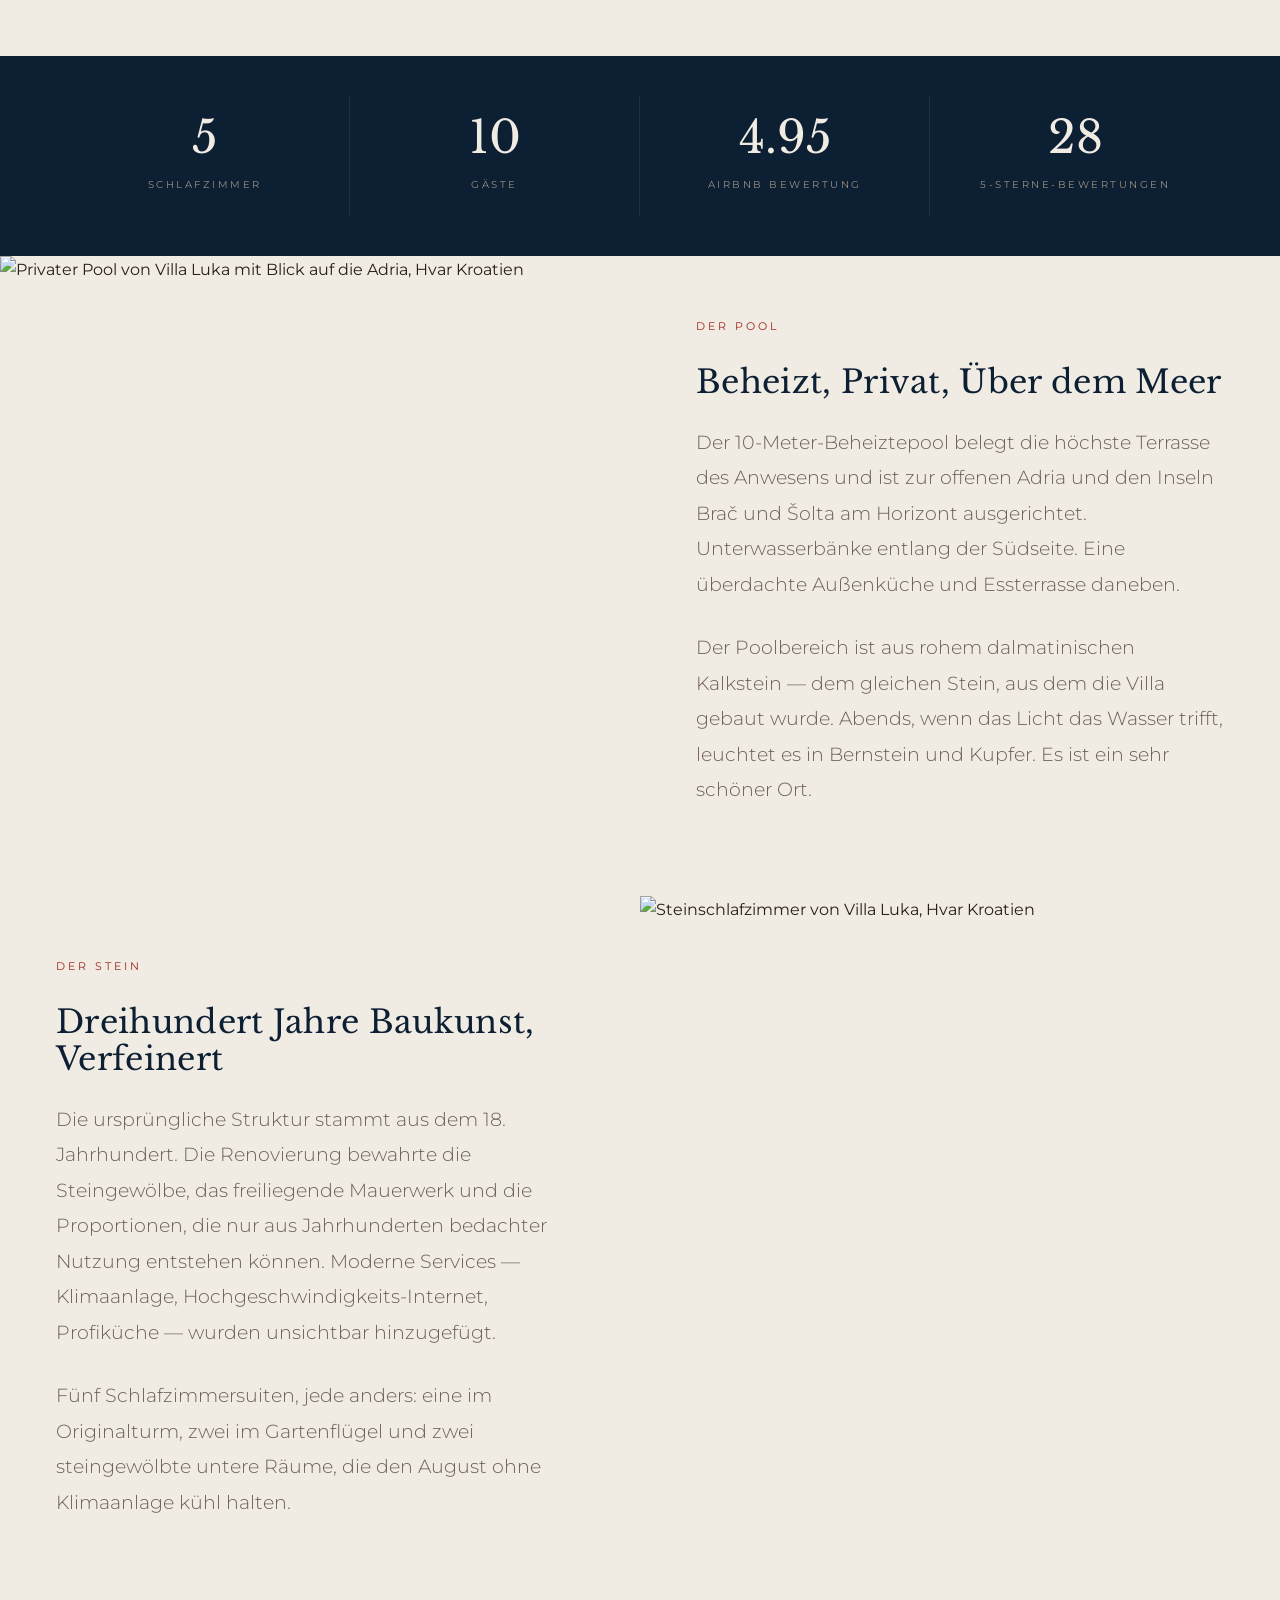
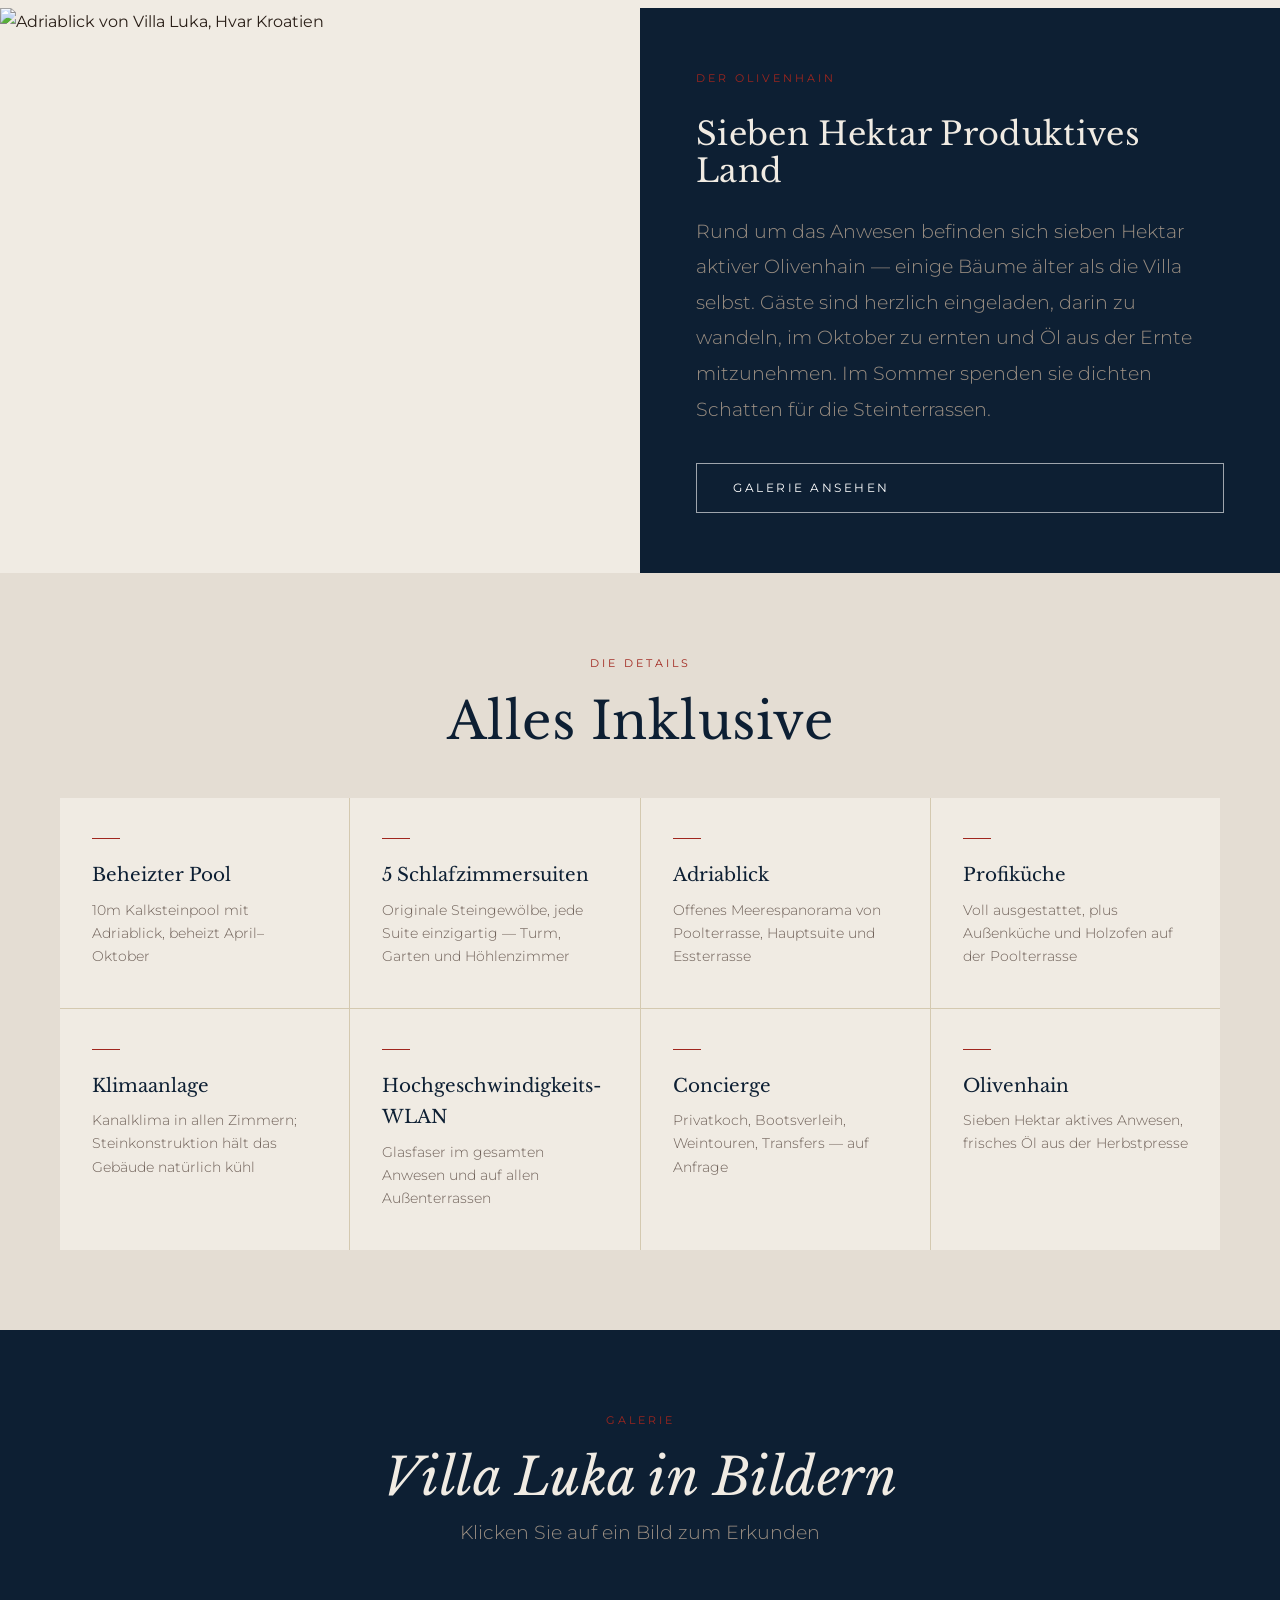
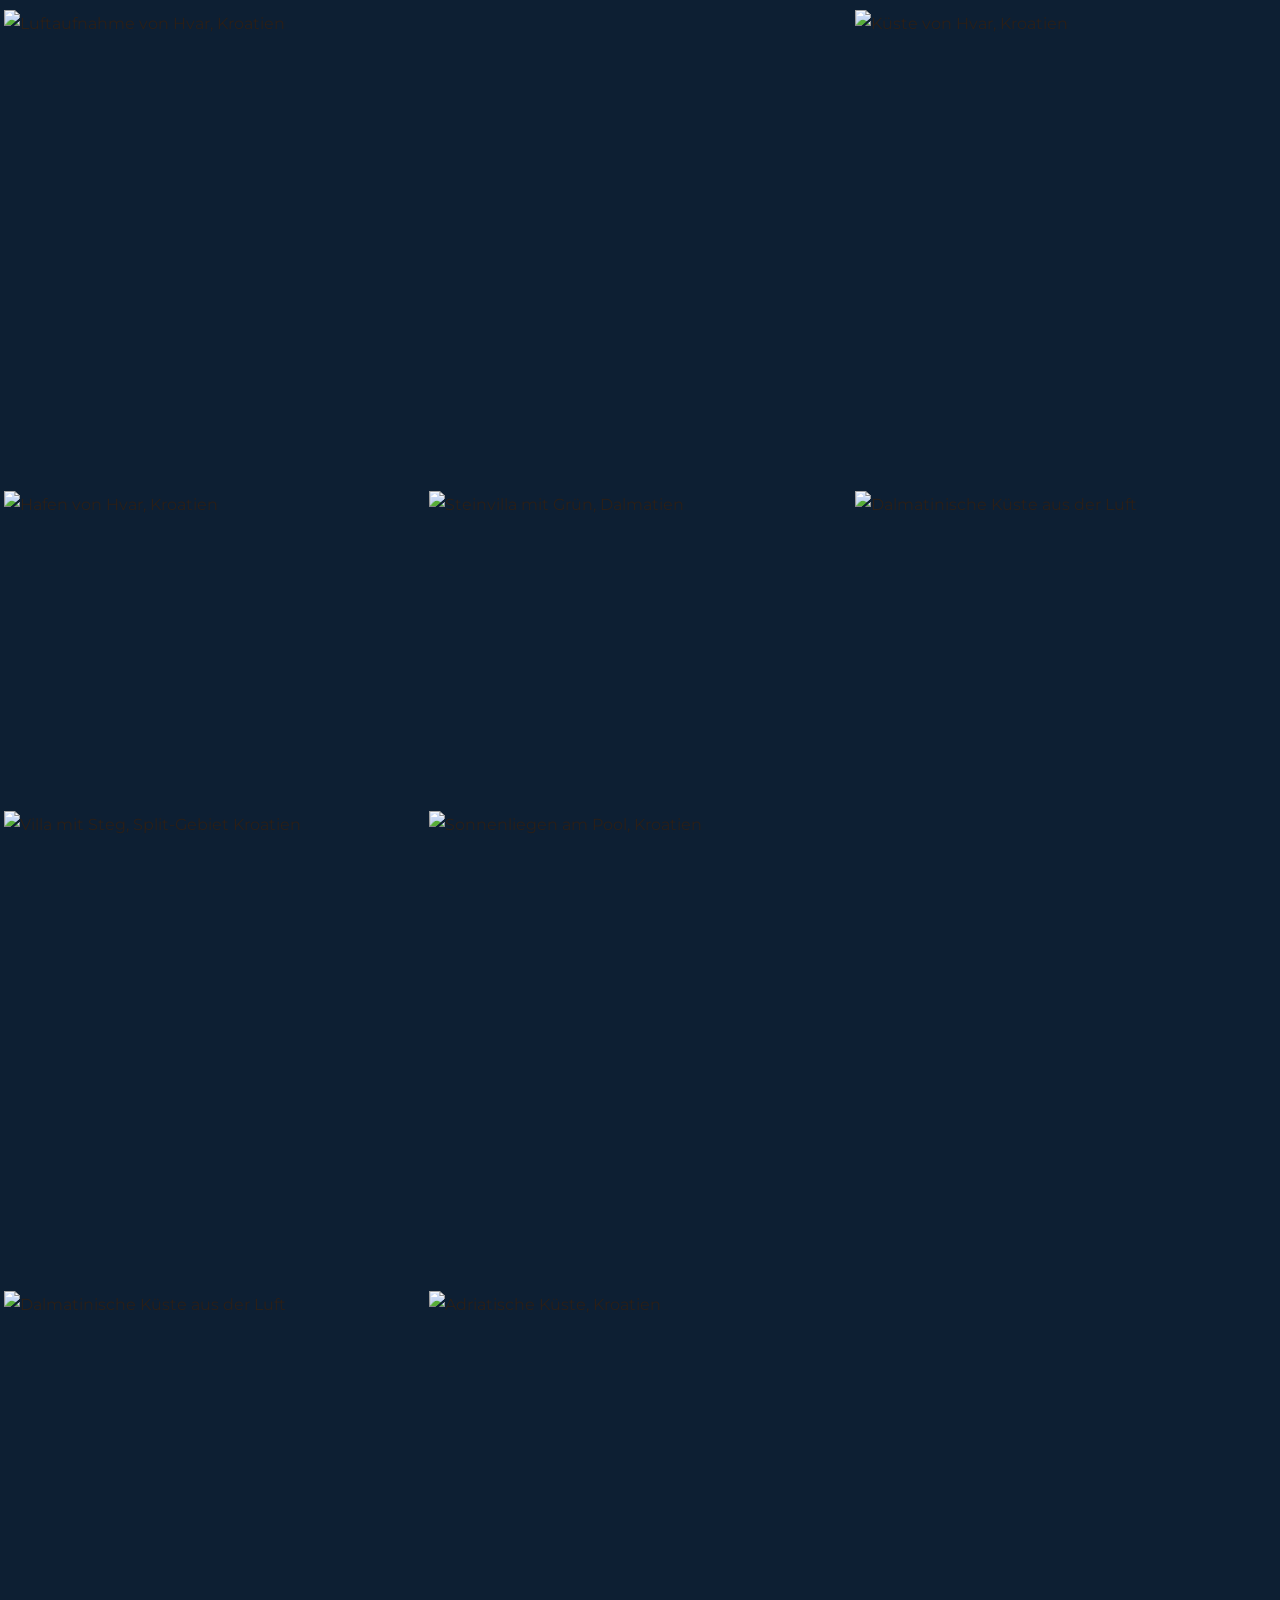
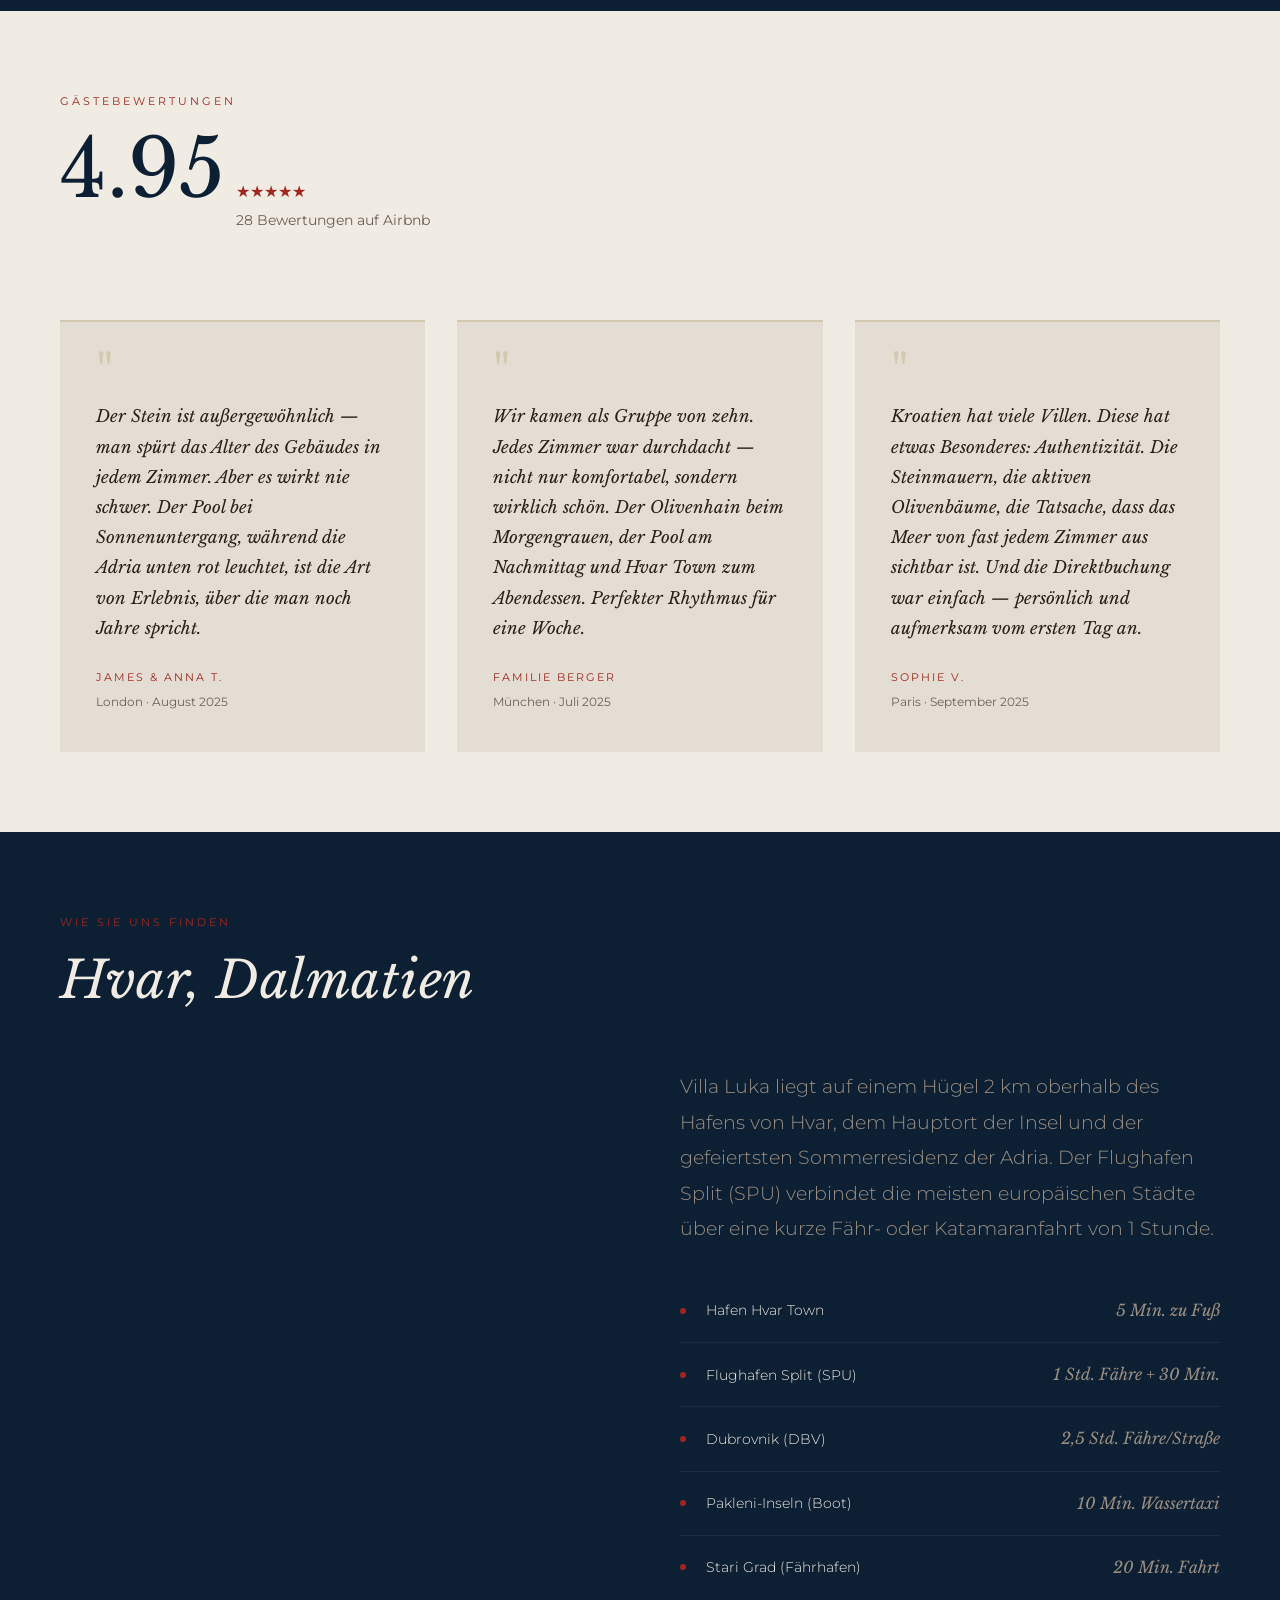
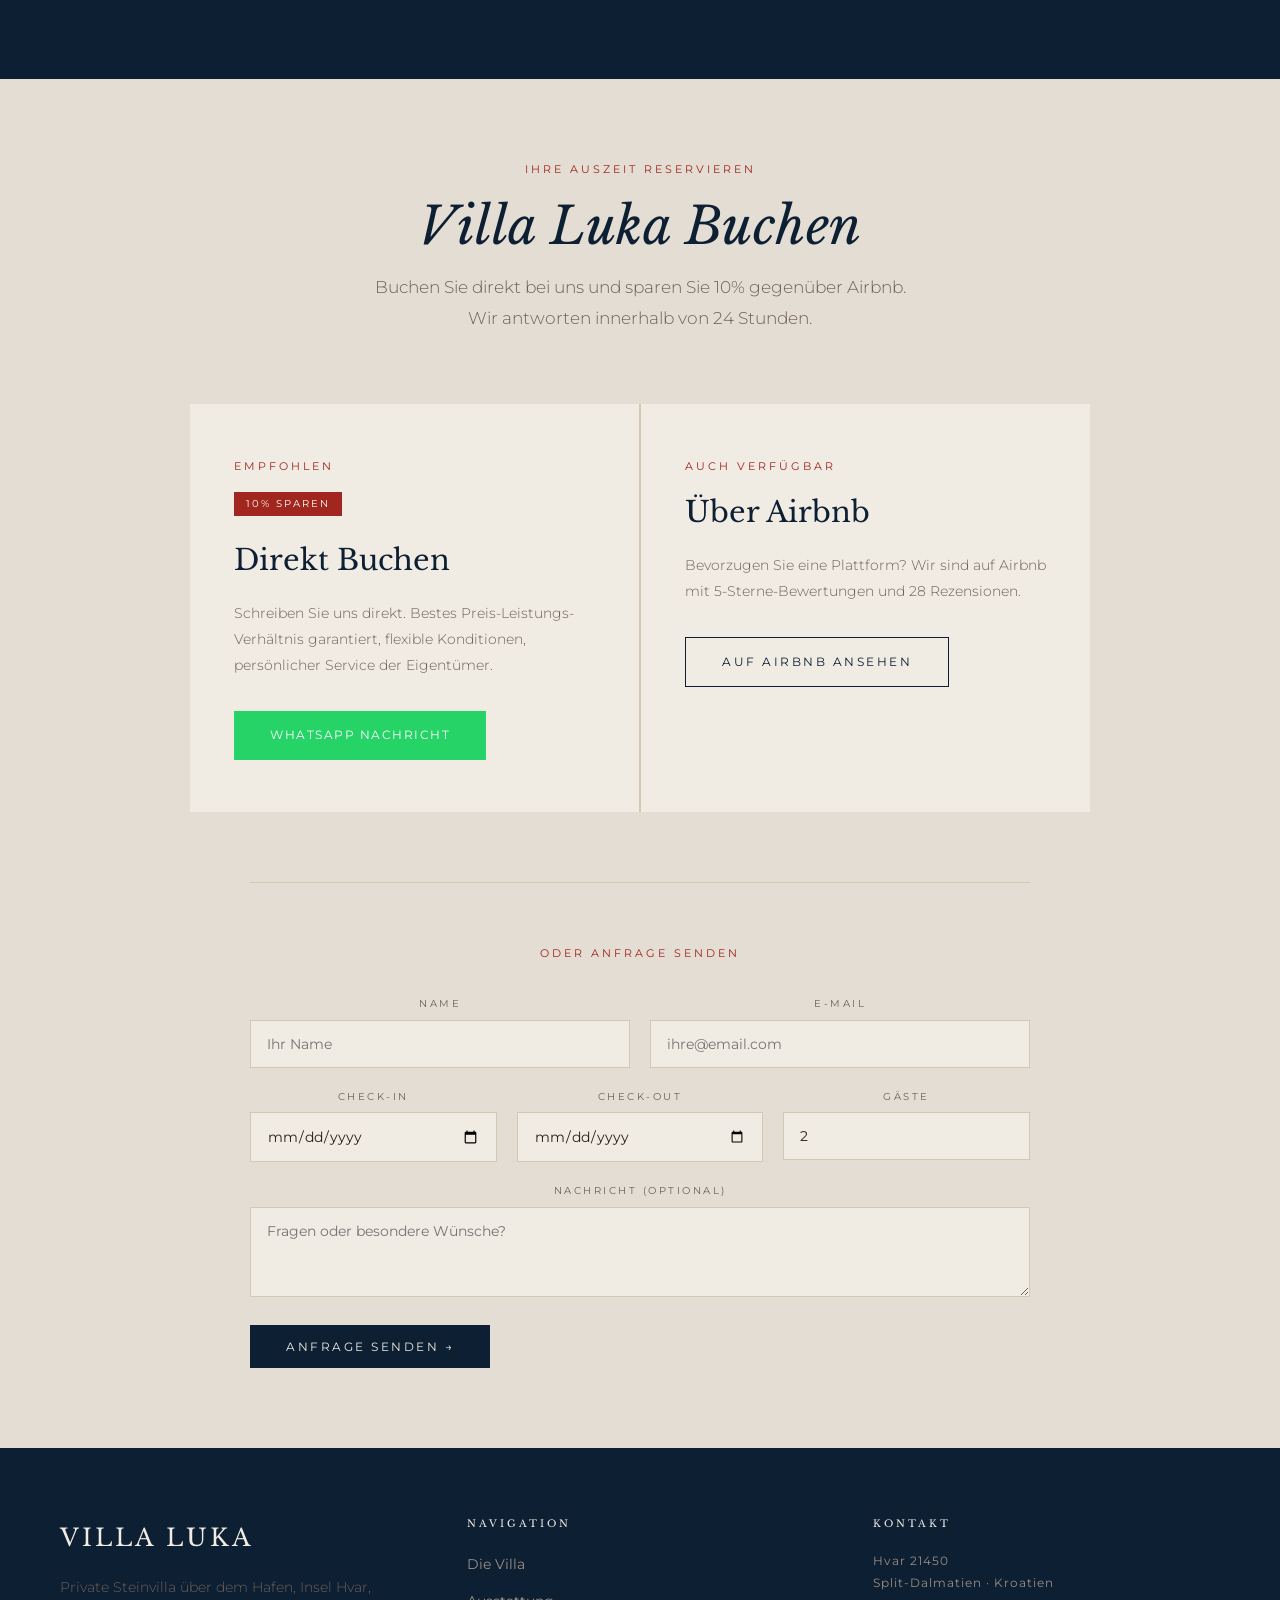
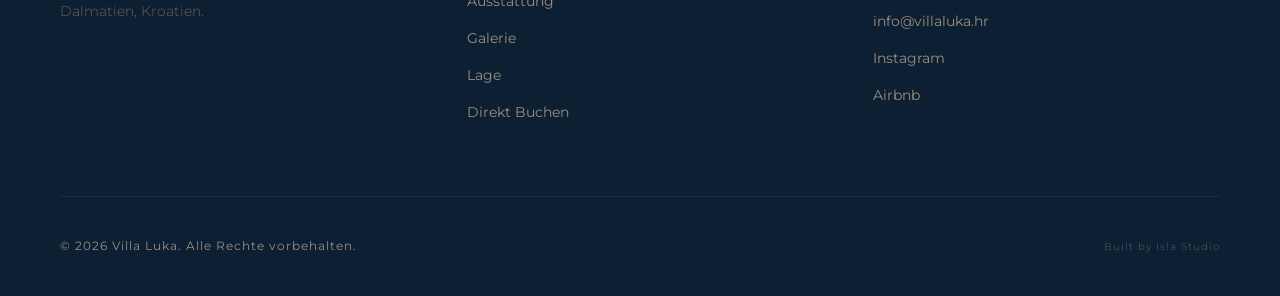
==== commit 1c7244e7: "Fix audit findings: onclick button, autocomplete, image CLS across all locales - Convert hero-scroll" ====
--- a/de/index.html
+++ b/de/index.html
@@ -47,7 +47,7 @@
   <link rel="preconnect" href="https://fonts.gstatic.com" crossorigin>
   <link rel="preload" as="style" href="https://fonts.googleapis.com/css2?family=Libre+Baskerville:ital,wght@0,400;0,700;1,400&family=Montserrat:wght@300;400;500;600&display=swap" onload="this.onload=null;this.rel='stylesheet'">
   <noscript><link rel="stylesheet" href="https://fonts.googleapis.com/css2?family=Libre+Baskerville:ital,wght@0,400;0,700;1,400&family=Montserrat:wght@300;400;500;600&display=swap"></noscript>
-  <link rel="stylesheet" href="../css/style.css">
+  <link rel="stylesheet" href="../css/style.css?v=202604260851">
   <style>
     :root {
       --cream:       #f0ebe3;
@@ -126,10 +126,10 @@
       <a href="#gallery" class="btn btn-outline-light">Galerie Ansehen</a>
     </div>
   </div>
-  <div class="hero-scroll" onclick="document.getElementById('about').scrollIntoView({behavior:'smooth'})">
+  <button type="button" class="hero-scroll" aria-label="Scroll" onclick="document.getElementById('about').scrollIntoView({behavior:'smooth'})">
     <span>Scrollen</span>
     <div class="scroll-line"></div>
-  </div>
+  </button>
 </section>
 
 <section id="about" class="section">
@@ -154,7 +154,7 @@
 
 <div class="editorial">
   <div class="editorial-img">
-    <img src="https://images.pexels.com/photos/22482053/pexels-photo-22482053.jpeg?auto=compress&cs=tinysrgb&w=900&q=80" alt="Privater Pool von Villa Luka mit Blick auf die Adria, Hvar Kroatien" loading="lazy">
+    <img src="https://images.pexels.com/photos/22482053/pexels-photo-22482053.jpeg?auto=compress&cs=tinysrgb&w=900&q=80" alt="Privater Pool von Villa Luka mit Blick auf die Adria, Hvar Kroatien" width="900" height="675" loading="lazy">
   </div>
   <div class="editorial-text">
     <p class="eyebrow">Der Pool</p>
@@ -166,7 +166,7 @@
 
 <div class="editorial reverse">
   <div class="editorial-img">
-    <img src="https://images.pexels.com/photos/29261528/pexels-photo-29261528.jpeg?auto=compress&cs=tinysrgb&w=900&q=80" alt="Steinschlafzimmer von Villa Luka, Hvar Kroatien" loading="lazy">
+    <img src="https://images.pexels.com/photos/29261528/pexels-photo-29261528.jpeg?auto=compress&cs=tinysrgb&w=900&q=80" alt="Steinschlafzimmer von Villa Luka, Hvar Kroatien" width="900" height="675" loading="lazy">
   </div>
   <div class="editorial-text">
     <p class="eyebrow">Der Stein</p>
@@ -178,7 +178,7 @@
 
 <div class="editorial">
   <div class="editorial-img">
-    <img src="https://images.pexels.com/photos/30905717/pexels-photo-30905717.jpeg?auto=compress&cs=tinysrgb&w=900&q=80" alt="Adriablick von Villa Luka, Hvar Kroatien" loading="lazy">
+    <img src="https://images.pexels.com/photos/30905717/pexels-photo-30905717.jpeg?auto=compress&cs=tinysrgb&w=900&q=80" alt="Adriablick von Villa Luka, Hvar Kroatien" width="900" height="675" loading="lazy">
   </div>
   <div class="editorial-text dark">
     <p class="eyebrow" style="color:var(--terracotta)">Der Olivenhain</p>
@@ -214,15 +214,15 @@
     <p style="color:var(--stone); margin-top:8px;">Klicken Sie auf ein Bild zum Erkunden</p>
   </div>
   <div class="gallery-grid">
-    <div class="gallery-item"><img src="https://images.pexels.com/photos/35734860/pexels-photo-35734860.jpeg?auto=compress&cs=tinysrgb&w=900&q=75" alt="Luftaufnahme von Hvar, Kroatien" loading="lazy"></div>
-    <div class="gallery-item"><img src="https://images.pexels.com/photos/4062603/pexels-photo-4062603.jpeg?auto=compress&cs=tinysrgb&w=900&q=75" alt="Küste von Hvar, Kroatien" loading="lazy"></div>
-    <div class="gallery-item"><img src="https://images.pexels.com/photos/30969114/pexels-photo-30969114.jpeg?auto=compress&cs=tinysrgb&w=900&q=75" alt="Hafen von Hvar, Kroatien" loading="lazy"></div>
-    <div class="gallery-item"><img src="https://images.pexels.com/photos/29261528/pexels-photo-29261528.jpeg?auto=compress&cs=tinysrgb&w=900&q=75" alt="Steinvilla mit Grün, Dalmatien" loading="lazy"></div>
-    <div class="gallery-item"><img src="https://images.pexels.com/photos/30905717/pexels-photo-30905717.jpeg?auto=compress&cs=tinysrgb&w=900&q=75" alt="Dalmatinische Küste aus der Luft" loading="lazy"></div>
-    <div class="gallery-item"><img src="https://images.pexels.com/photos/22482053/pexels-photo-22482053.jpeg?auto=compress&cs=tinysrgb&w=900&q=75" alt="Villa mit Steg, Split-Gebiet Kroatien" loading="lazy"></div>
-    <div class="gallery-item"><img src="https://images.pexels.com/photos/27379405/pexels-photo-27379405.jpeg?auto=compress&cs=tinysrgb&w=900&q=75" alt="Sonnenliegen am Pool, Kroatien" loading="lazy"></div>
-    <div class="gallery-item"><img src="https://images.pexels.com/photos/30738384/pexels-photo-30738384.jpeg?auto=compress&cs=tinysrgb&w=900&q=75" alt="Dalmatinische Küste aus der Luft" loading="lazy"></div>
-    <div class="gallery-item"><img src="https://images.pexels.com/photos/13736149/pexels-photo-13736149.jpeg?auto=compress&cs=tinysrgb&w=900&q=75" alt="Adriatische Küste, Kroatien" loading="lazy"></div>
+    <div class="gallery-item"><img src="https://images.pexels.com/photos/35734860/pexels-photo-35734860.jpeg?auto=compress&cs=tinysrgb&w=900&q=75" alt="Luftaufnahme von Hvar, Kroatien" width="900" height="675" loading="lazy"></div>
+    <div class="gallery-item"><img src="https://images.pexels.com/photos/4062603/pexels-photo-4062603.jpeg?auto=compress&cs=tinysrgb&w=900&q=75" alt="Küste von Hvar, Kroatien" width="900" height="675" loading="lazy"></div>
+    <div class="gallery-item"><img src="https://images.pexels.com/photos/30969114/pexels-photo-30969114.jpeg?auto=compress&cs=tinysrgb&w=900&q=75" alt="Hafen von Hvar, Kroatien" width="900" height="675" loading="lazy"></div>
+    <div class="gallery-item"><img src="https://images.pexels.com/photos/29261528/pexels-photo-29261528.jpeg?auto=compress&cs=tinysrgb&w=900&q=75" alt="Steinvilla mit Grün, Dalmatien" width="900" height="675" loading="lazy"></div>
+    <div class="gallery-item"><img src="https://images.pexels.com/photos/30905717/pexels-photo-30905717.jpeg?auto=compress&cs=tinysrgb&w=900&q=75" alt="Dalmatinische Küste aus der Luft" width="900" height="675" loading="lazy"></div>
+    <div class="gallery-item"><img src="https://images.pexels.com/photos/22482053/pexels-photo-22482053.jpeg?auto=compress&cs=tinysrgb&w=900&q=75" alt="Villa mit Steg, Split-Gebiet Kroatien" width="900" height="675" loading="lazy"></div>
+    <div class="gallery-item"><img src="https://images.pexels.com/photos/27379405/pexels-photo-27379405.jpeg?auto=compress&cs=tinysrgb&w=900&q=75" alt="Sonnenliegen am Pool, Kroatien" width="900" height="675" loading="lazy"></div>
+    <div class="gallery-item"><img src="https://images.pexels.com/photos/30738384/pexels-photo-30738384.jpeg?auto=compress&cs=tinysrgb&w=900&q=75" alt="Dalmatinische Küste aus der Luft" width="900" height="675" loading="lazy"></div>
+    <div class="gallery-item"><img src="https://images.pexels.com/photos/13736149/pexels-photo-13736149.jpeg?auto=compress&cs=tinysrgb&w=900&q=75" alt="Adriatische Küste, Kroatien" width="900" height="675" loading="lazy"></div>
   </div>
 </section>
 
@@ -303,12 +303,12 @@
     </div>
     <div class="enquiry-form-wrap fade-in">
       <p class="eyebrow" style="text-align:center; margin-bottom:32px;">Oder Anfrage Senden</p>
-      <form class="enquiry-form" name="enquiry-de" method="POST" data-netlify="true" netlify-honeypot="bot-field">
-        <input type="hidden" name="form-name" value="enquiry-de">
+      <form class="enquiry-form" method="POST" id="enquiryForm" action="https://api.web3forms.com/submit">
+        <input type="hidden" name="access_key" value="fb13f97d-7384-4cb9-a465-bb026edaa5e3">
         <p style="display:none;"><label>Nicht ausfüllen: <input name="bot-field"></label></p>
         <div class="form-row">
-          <div class="form-group"><label for="name">Name</label><input type="text" id="name" name="name" required placeholder="Ihr Name"></div>
-          <div class="form-group"><label for="email">E-Mail</label><input type="email" id="email" name="email" required placeholder="ihre@email.com"></div>
+          <div class="form-group"><label for="name">Name</label><input type="text" id="name" name="name" required autocomplete="name" placeholder="Ihr Name"></div>
+          <div class="form-group"><label for="email">E-Mail</label><input type="email" id="email" name="email" required autocomplete="email" placeholder="ihre@email.com"></div>
         </div>
         <div class="form-row">
           <div class="form-group"><label for="checkin">Check-in</label><input type="date" id="checkin" name="checkin"></div>
--- a/css/style.css
+++ b/css/style.css
@@ -177,9 +177,9 @@
   inset: 0;
   background: linear-gradient(
     to bottom,
-    rgba(0,0,0,0.05) 0%,
-    rgba(0,0,0,0.1) 40%,
-    rgba(0,0,0,0.55) 100%
+    rgba(0,0,0,0.50) 0%,
+    rgba(0,0,0,0.45) 45%,
+    rgba(0,0,0,0.70) 100%
   );
 }
 .hero-content {
@@ -529,6 +529,9 @@
   font-size: 1rem;
   color: var(--stone);
   font-style: italic;
+  font-variant-numeric: tabular-nums;
+  min-width: 90px;             /* fits '1h 15 min' — keeps right edge aligned */
+  text-align: right;
 }
 
 /* ── BOOK ── */
@@ -763,12 +766,18 @@
   padding: 44px 36px;
   position: relative;
   transition: var(--transition);
+  display: flex;
+  flex-direction: column;
 }
 .explore-card:hover { background: var(--dark); }
 .explore-card:hover h4 { color: var(--cream); }
 .explore-card:hover p { color: var(--stone); }
 .explore-card:hover .explore-num { color: rgba(255,255,255,0.08); }
-.explore-card:hover .explore-dist { color: var(--terracotta); border-color: var(--terracotta); }
+.explore-card:hover .explore-dist { color: var(--terracotta); border-color: var(--terracotta);
+  align-self: flex-start;
+  margin-top: auto;             /* anchor chip to bottom of card */
+  font-variant-numeric: tabular-nums;
+}
 .explore-num {
   font-family: var(--font-serif);
   font-size: 4rem;
@@ -852,6 +861,15 @@
 .form-group textarea:focus {
   border-color: var(--terracotta);
 }
+
+/* Keyboard-only focus ring (audit-required :focus-visible replacement for outline:none) */
+.form-group input:focus-visible,
+.form-group select:focus-visible,
+.form-group textarea:focus-visible {
+  border-color: var(--terracotta);
+  outline: 2px solid var(--terracotta);
+  outline-offset: 2px;
+}
 .form-group textarea { resize: vertical; min-height: 90px; }
 .form-submit { align-self: flex-start; margin-top: 8px; }
 .form-success {
@@ -915,3 +933,43 @@
 @media (max-width: 768px) {
   #hero::after { background: linear-gradient(to bottom, rgba(17,20,16,0.3) 0%, rgba(17,20,16,0.55) 100%); }
 }
+
+/* ──────────────────────────────────────────────────────────────────
+   Isla Studio web design standards (vercel-labs ruleset, 2026-04-30):
+   - prefers-reduced-motion: respect user vestibular preferences
+   - color-scheme: form controls follow system theme
+   - tabular-nums: numeric content aligns cleanly
+   - touch-action: manipulation: kills 300ms tap delay on iOS
+   ────────────────────────────────────────────────────────────────── */
+:root { color-scheme: light; }
+
+.stat-num,
+.amenity-name,
+.review-rating,
+[class*="num"],
+[class*="number"] {
+  font-variant-numeric: tabular-nums;
+}
+
+a, button, input[type="submit"], .btn {
+  touch-action: manipulation;
+}
+
+@media (prefers-reduced-motion: reduce) {
+  *, *::before, *::after {
+    animation-duration: 0.01ms !important;
+    animation-iteration-count: 1 !important;
+    transition-duration: 0.01ms !important;
+    scroll-behavior: auto !important;
+  }
+}
+
+/* Reset native button styles for elements styled as non-button content */
+button.hero-scroll, button.nav-burger, button.lang-btn {
+  background: none;
+  border: 0;
+  padding: 0;
+  font: inherit;
+  color: inherit;
+  cursor: pointer;
+}
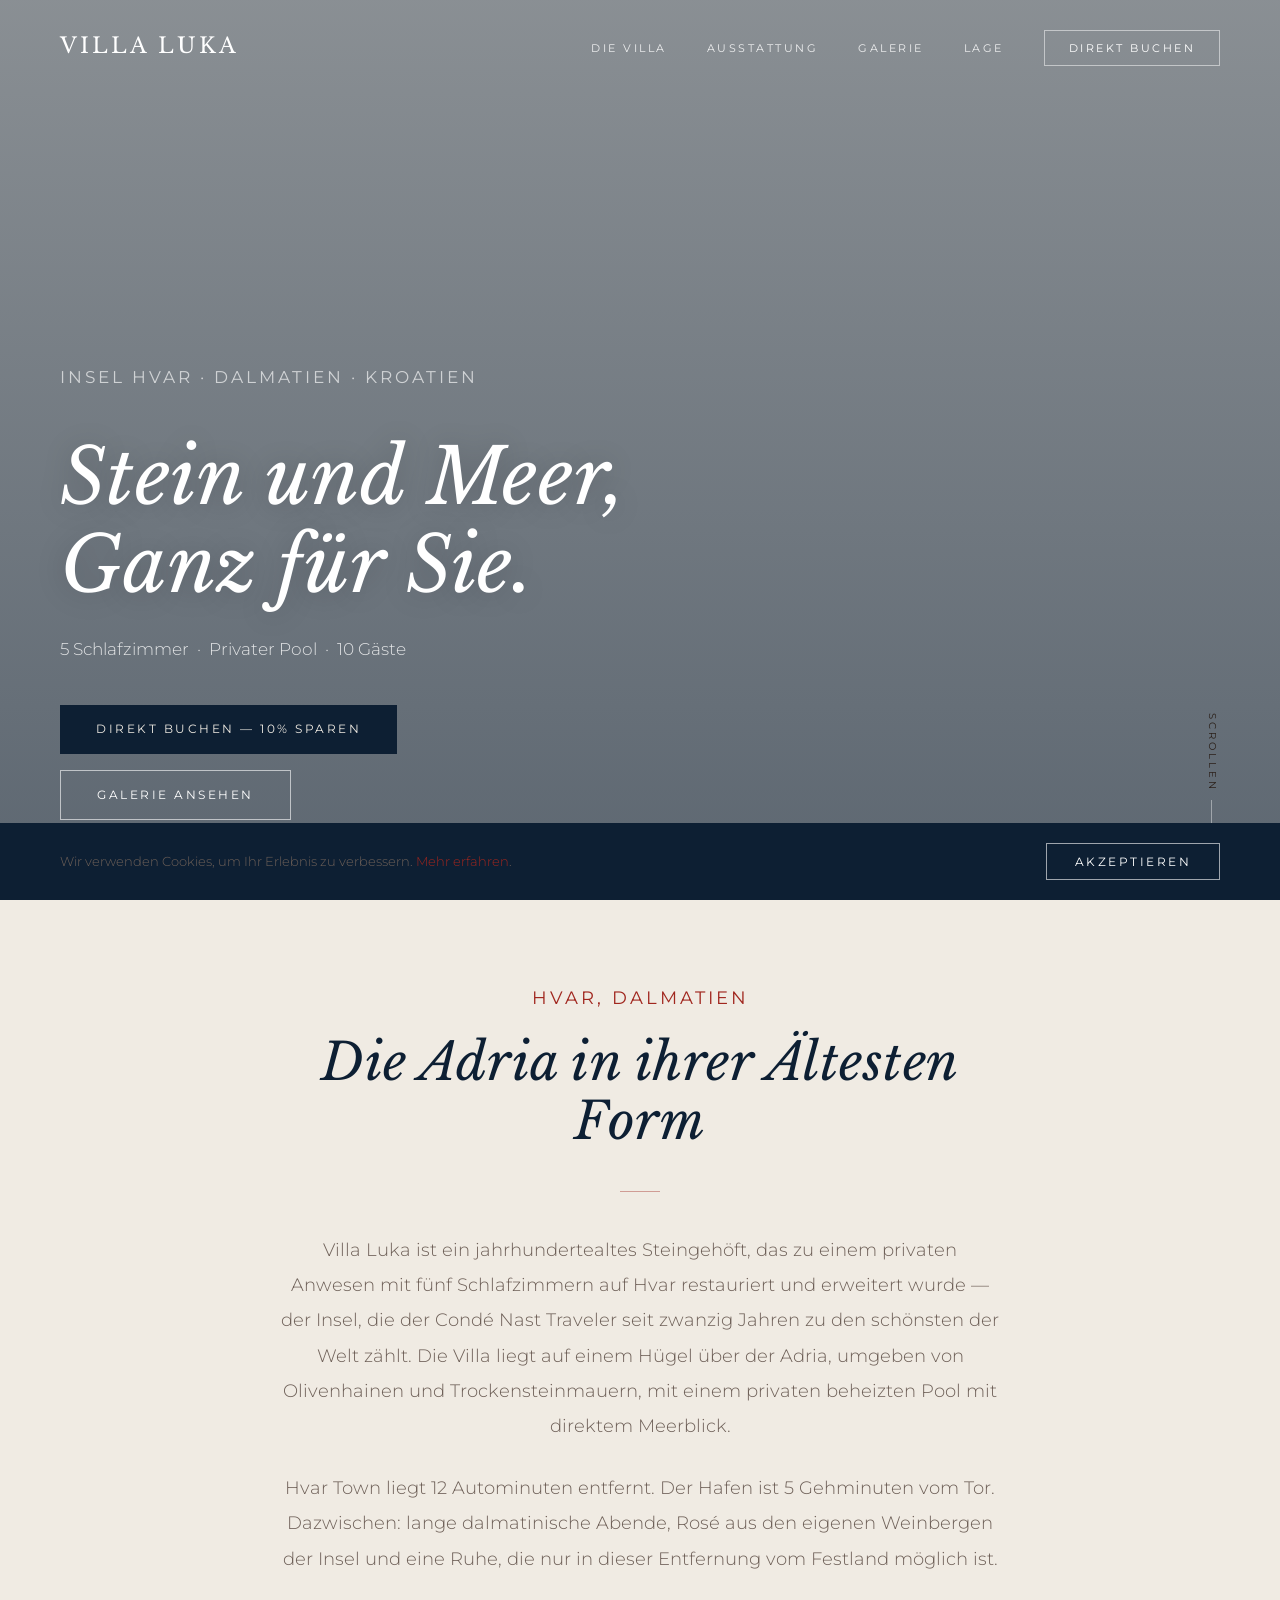
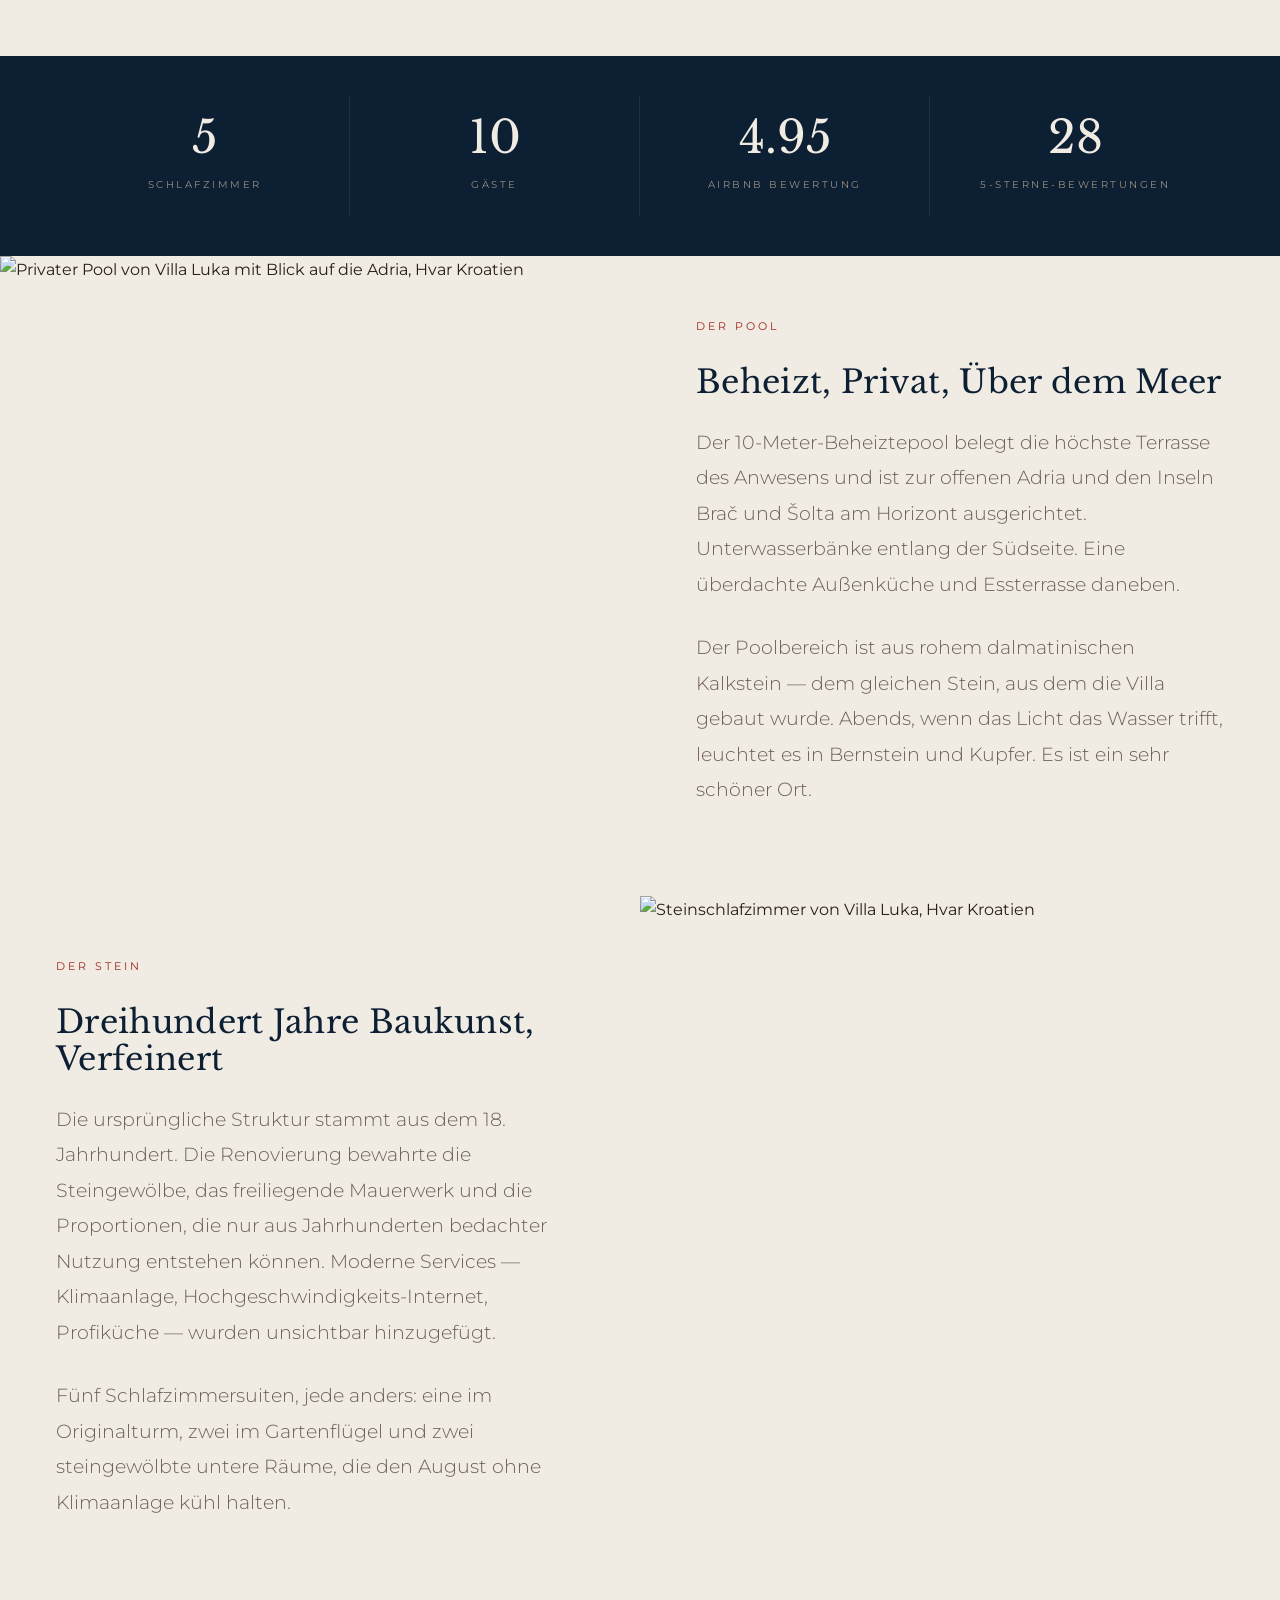
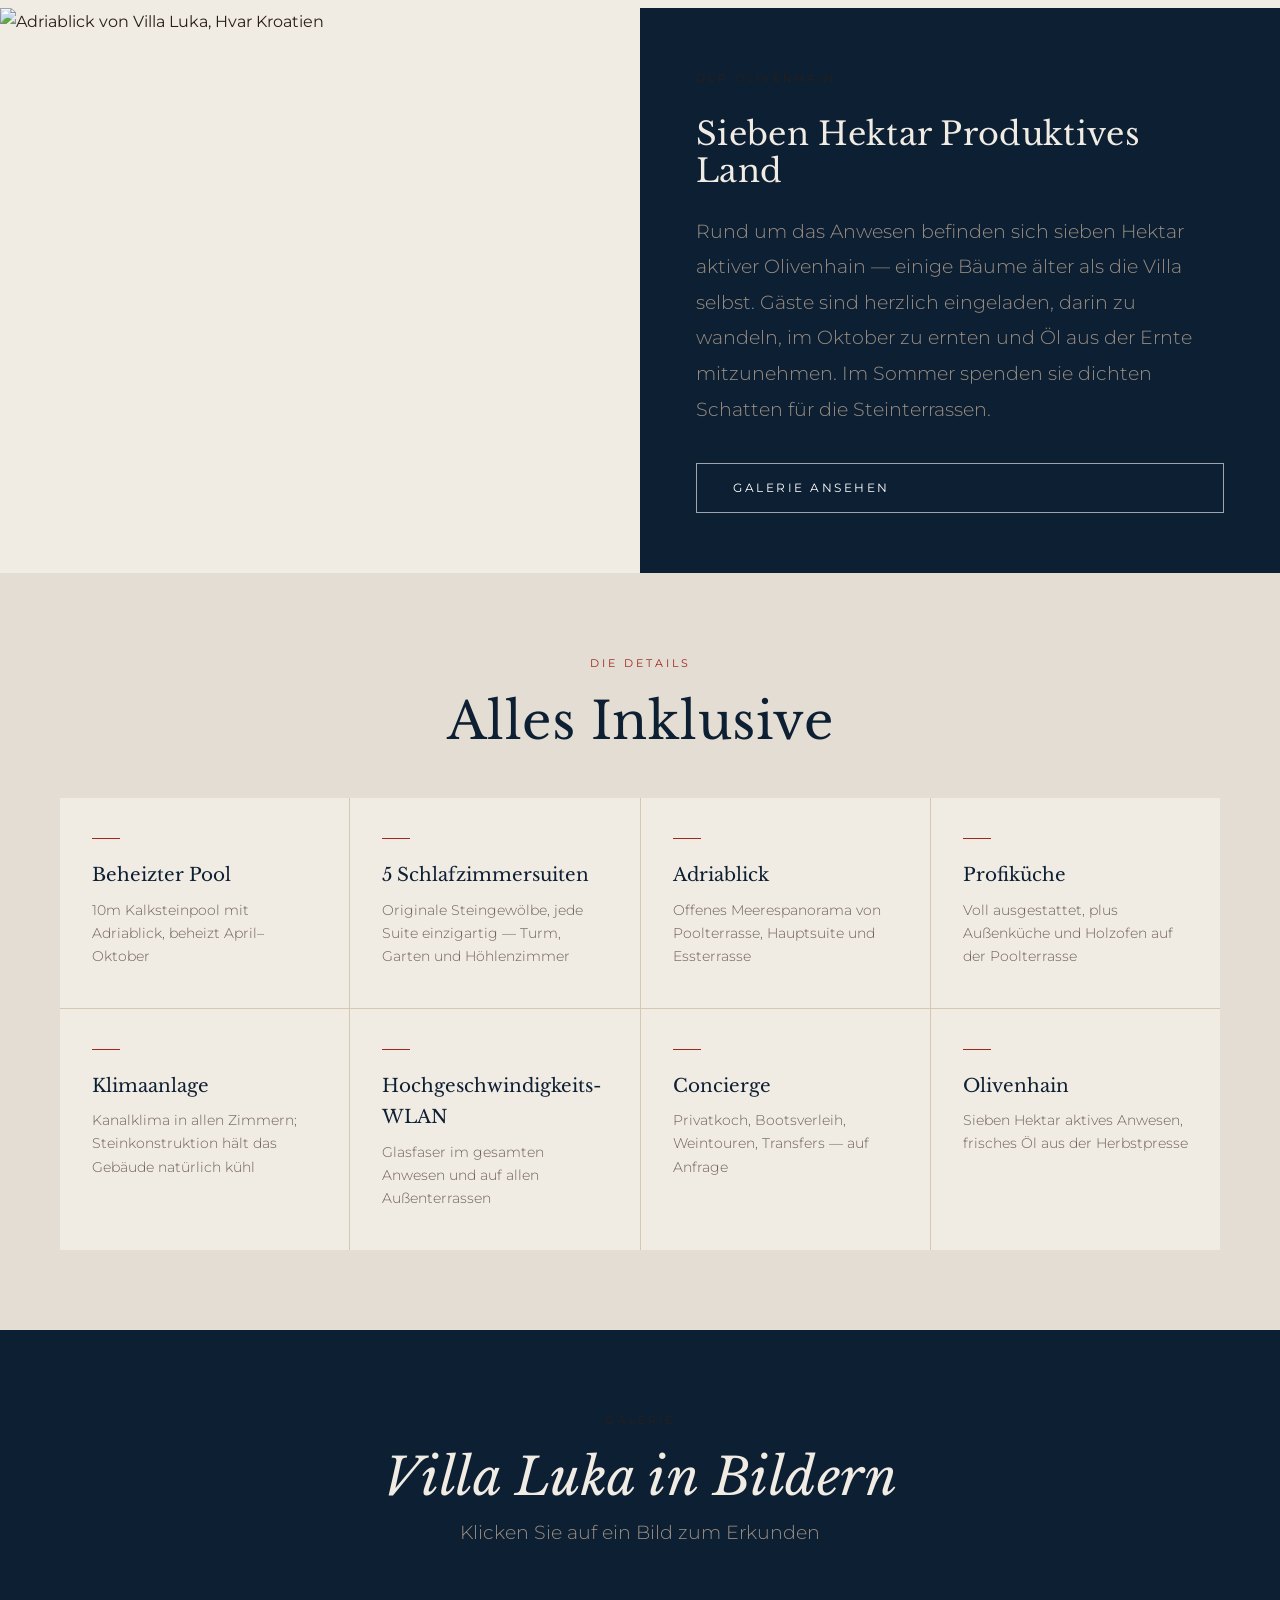
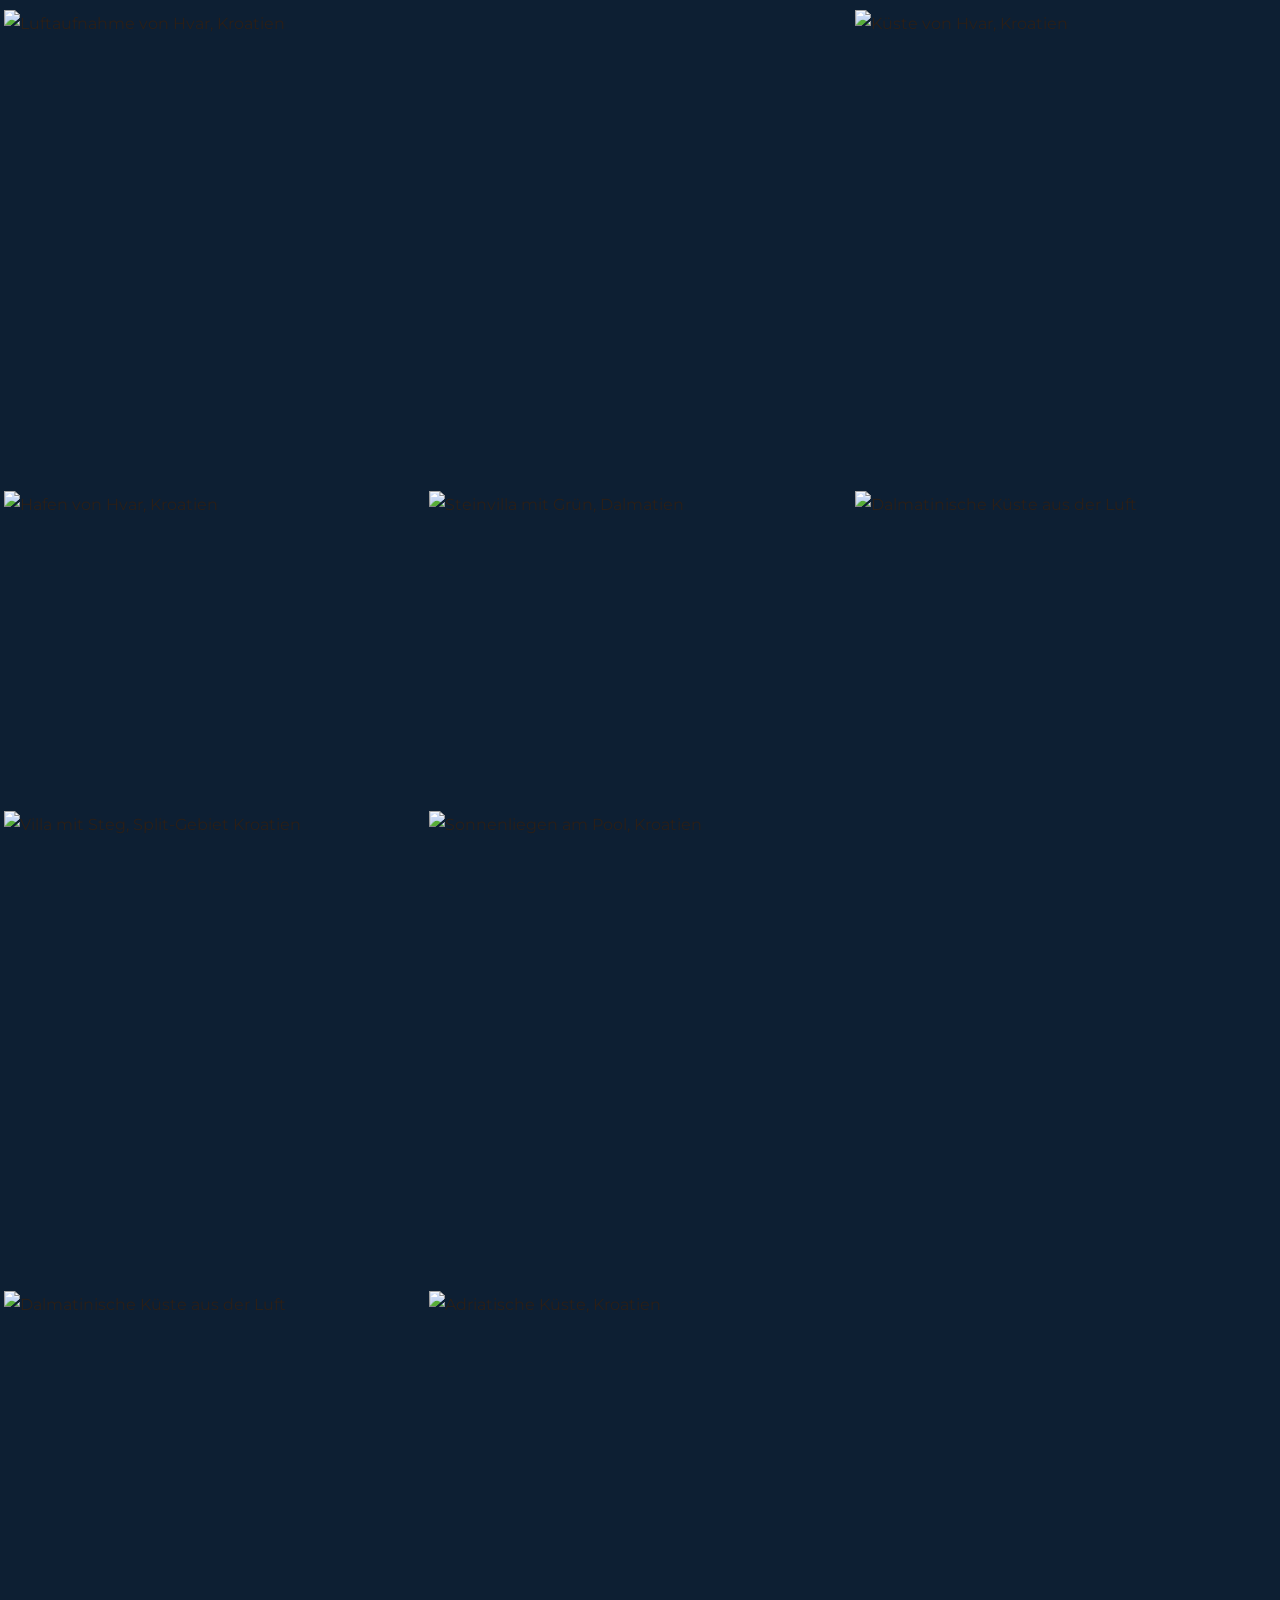
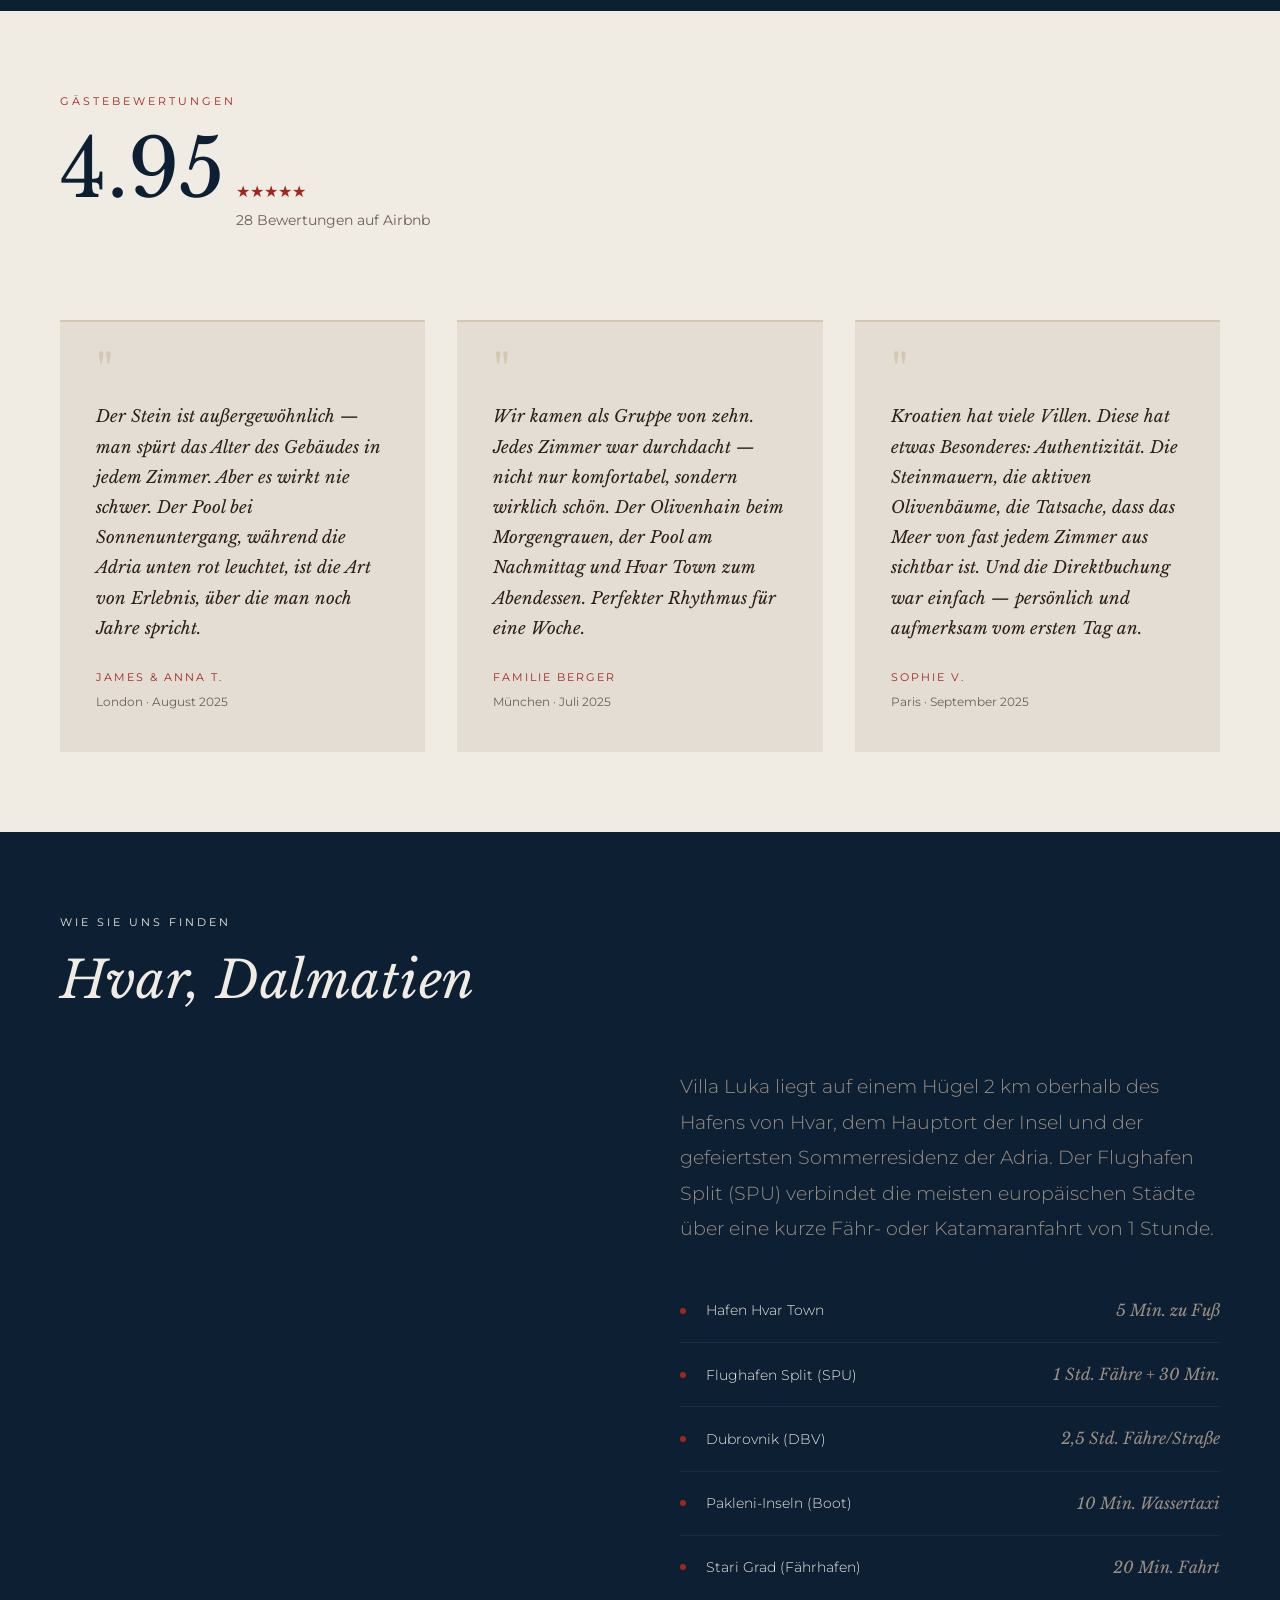
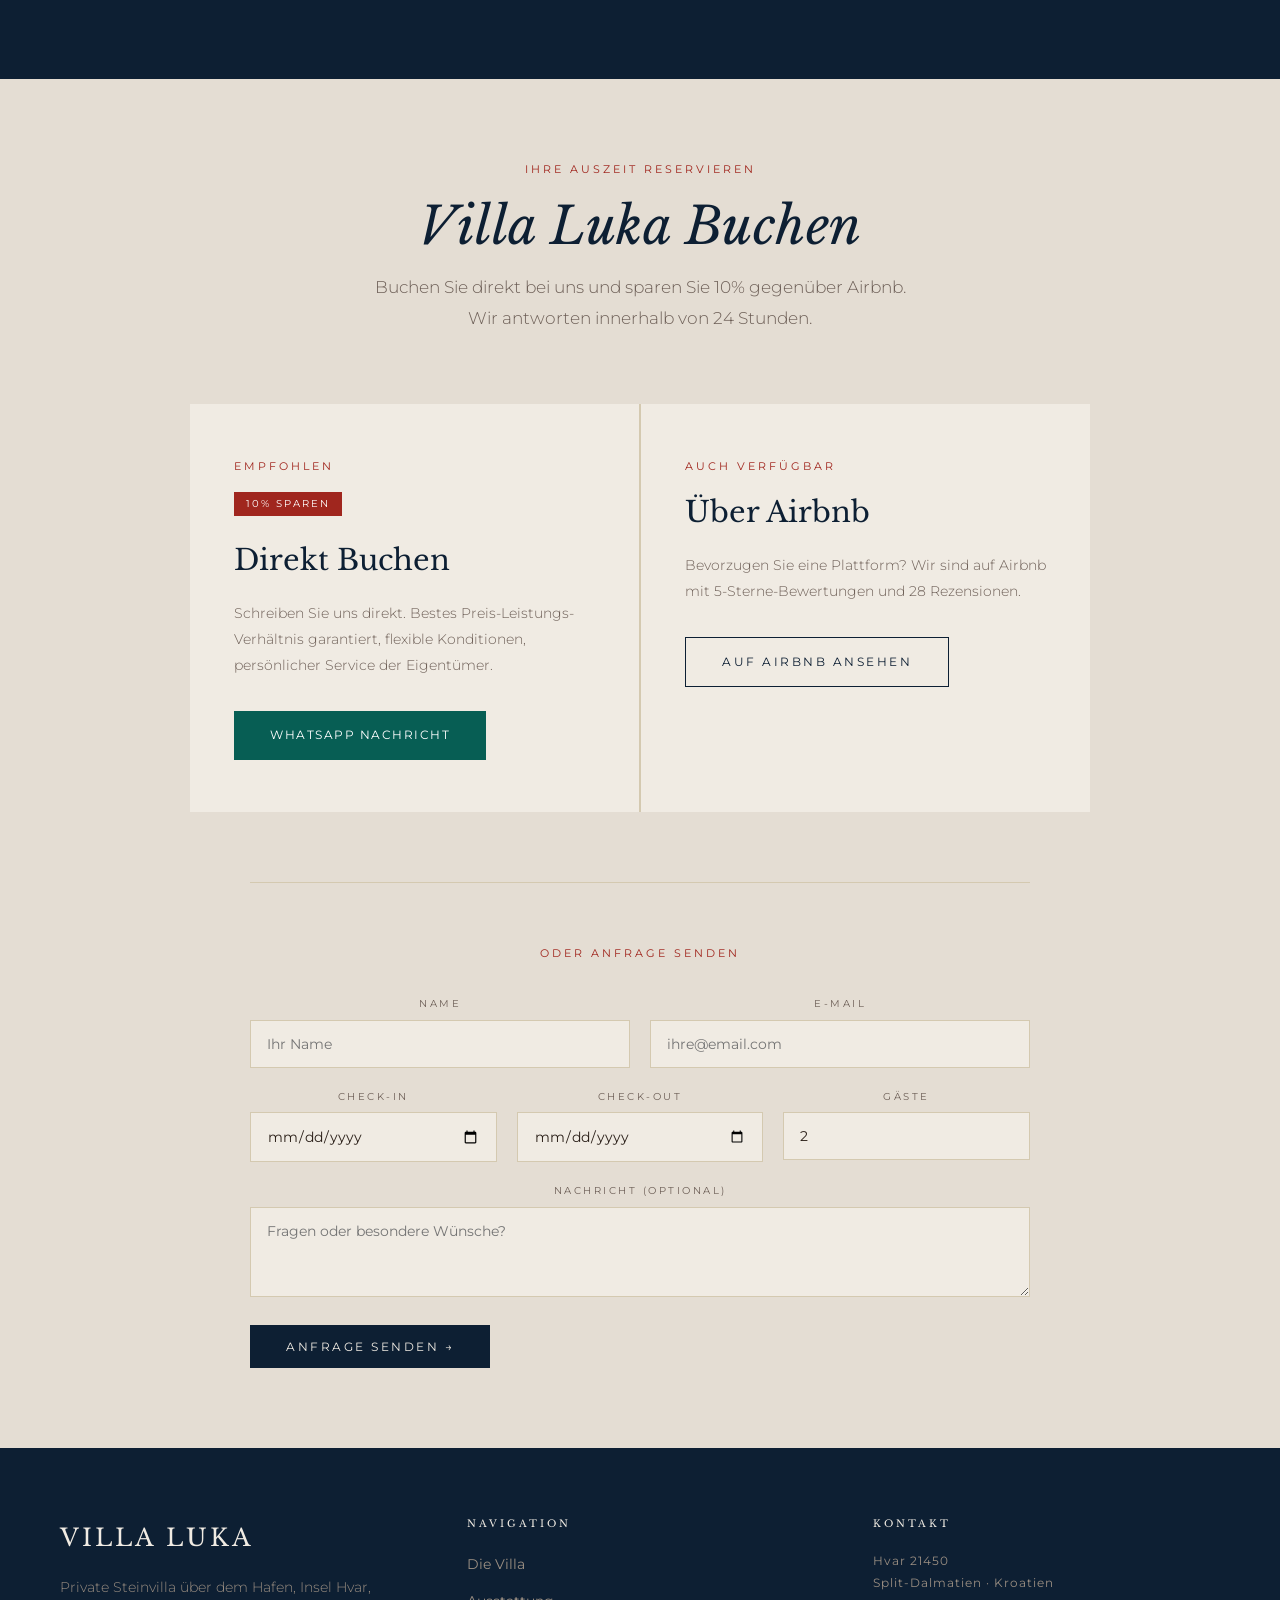
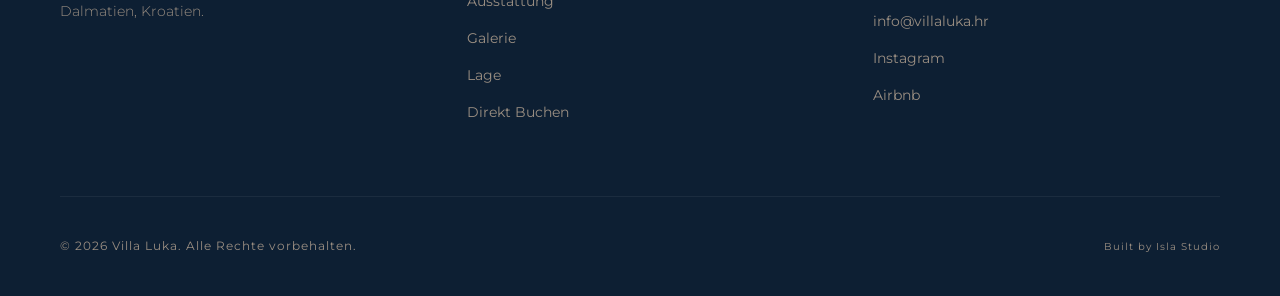
==== commit dc1f99c4: "a11y: WCAG AA color-contrast pass — apply Villa Jaia recipe Bring villaluka.com to the same audit st" ====
--- a/de/index.html
+++ b/de/index.html
@@ -15,6 +15,10 @@
   <title>Villa Luka — Luxus Steinvilla Hvar Kroatien | Adriablick &amp; Privater Pool</title>
   <meta name="keywords" content="Luxusvilla Hvar, Villa Kroatien Adria, Steinvilla Dalmatien, Privatvilla Insel Hvar, Ferienvilla Kroatien 10 Gäste, Luxusunterkunft Hvar">
   <link rel="canonical" href="https://villa-luka.pages.dev/de/">
+<!-- Google Search Console: HTML-tag verification.
+     Replace the content value with the verification code from Search Console.
+     Until then, GSC will fail to verify — that's intentional. -->
+<meta name="google-site-verification" content="REPLACE_WITH_GSC_VERIFICATION_CODE">
   <link rel="alternate" hreflang="en" href="https://villa-luka.pages.dev/">
   <link rel="alternate" hreflang="hr" href="https://villa-luka.pages.dev/hr/">
   <link rel="alternate" hreflang="de" href="https://villa-luka.pages.dev/de/">
@@ -47,7 +51,7 @@
   <link rel="preconnect" href="https://fonts.gstatic.com" crossorigin>
   <link rel="preload" as="style" href="https://fonts.googleapis.com/css2?family=Libre+Baskerville:ital,wght@0,400;0,700;1,400&family=Montserrat:wght@300;400;500;600&display=swap" onload="this.onload=null;this.rel='stylesheet'">
   <noscript><link rel="stylesheet" href="https://fonts.googleapis.com/css2?family=Libre+Baskerville:ital,wght@0,400;0,700;1,400&family=Montserrat:wght@300;400;500;600&display=swap"></noscript>
-  <link rel="stylesheet" href="../css/style.css?v=202604260851">
+  <link rel="stylesheet" href="../css/style.css?v=202606021600">
   <style>
     :root {
       --cream:       #f0ebe3;
@@ -181,7 +185,7 @@
     <img src="https://images.pexels.com/photos/30905717/pexels-photo-30905717.jpeg?auto=compress&cs=tinysrgb&w=900&q=80" alt="Adriablick von Villa Luka, Hvar Kroatien" width="900" height="675" loading="lazy">
   </div>
   <div class="editorial-text dark">
-    <p class="eyebrow" style="color:var(--terracotta)">Der Olivenhain</p>
+    <p class="eyebrow">Der Olivenhain</p>
     <h3>Sieben Hektar Produktives Land</h3>
     <p>Rund um das Anwesen befinden sich sieben Hektar aktiver Olivenhain — einige Bäume älter als die Villa selbst. Gäste sind herzlich eingeladen, darin zu wandeln, im Oktober zu ernten und Öl aus der Ernte mitzunehmen. Im Sommer spenden sie dichten Schatten für die Steinterrassen.</p>
     <a href="#gallery" class="btn btn-outline-light" style="margin-top:8px;">Galerie Ansehen</a>
@@ -209,7 +213,7 @@
 
 <section id="gallery">
   <div class="gallery-hero">
-    <p class="eyebrow" style="color:var(--terracotta)">Galerie</p>
+    <p class="eyebrow">Galerie</p>
     <h2>Villa Luka in Bildern</h2>
     <p style="color:var(--stone); margin-top:8px;">Klicken Sie auf ein Bild zum Erkunden</p>
   </div>
@@ -350,7 +354,7 @@
   </div>
   <div class="footer-bottom">
     <span>© 2026 Villa Luka. Alle Rechte vorbehalten.</span>
-    <span style="font-size:0.65rem; opacity:0.4;">Built by <a href="https://islastudio.io" style="color:inherit;">Isla Studio</a></span>
+    <span style="font-size:0.65rem;">Built by <a href="https://islastudio.io" style="color:inherit;">Isla Studio</a></span>
   </div>
 </footer>
 
--- a/css/style.css
+++ b/css/style.css
@@ -93,11 +93,11 @@
 }
 .btn-terracotta:hover { background: #9e5d3a; }
 .btn-whatsapp {
-  background: #25D366;
+  background: #075E54;             /* WhatsApp dark teal — white text passes WCAG AA (7.5:1) */
   color: white;
   letter-spacing: 1.5px;
 }
-.btn-whatsapp:hover { background: #1ebe5d; }
+.btn-whatsapp:hover { background: #0d8a78; }
 
 /* ── NAVIGATION ── */
 #nav {
@@ -491,7 +491,9 @@
 /* ── LOCATION ── */
 #location { background: var(--dark); padding: 80px 60px; color: var(--cream); }
 #location h2 { color: var(--cream); font-style: italic; margin-bottom: 12px; }
-#location .eyebrow { color: var(--terracotta); }
+#location .eyebrow { color: var(--terracotta-on-dark); }
+.editorial-text.dark .eyebrow,
+#gallery .gallery-hero .eyebrow { color: var(--terracotta-on-dark); }
 .location-grid {
   display: grid;
   grid-template-columns: 1fr 1fr;
@@ -587,7 +589,7 @@
   letter-spacing: 1px;
   color: var(--text-light);
 }
-.book-contact a { color: var(--terracotta); }
+.book-contact a { color: var(--terracotta); text-decoration: underline; text-underline-offset: 2px; }
 
 /* ── FOOTER ── */
 footer {
@@ -615,7 +617,8 @@
   display: block;
   margin-bottom: 16px;
 }
-.footer-brand p { font-size: 0.85rem; line-height: 1.8; }
+.footer-brand p { font-size: 0.85rem; line-height: 1.8; color: var(--stone); }     /* AA on dark (4.6:1) */
+.footer-bottom, .footer-bottom span, .footer-bottom a { color: var(--stone); }      /* AA on dark (4.6:1) */
 .footer-col h4 {
   font-size: 0.62rem;
   letter-spacing: 3px;
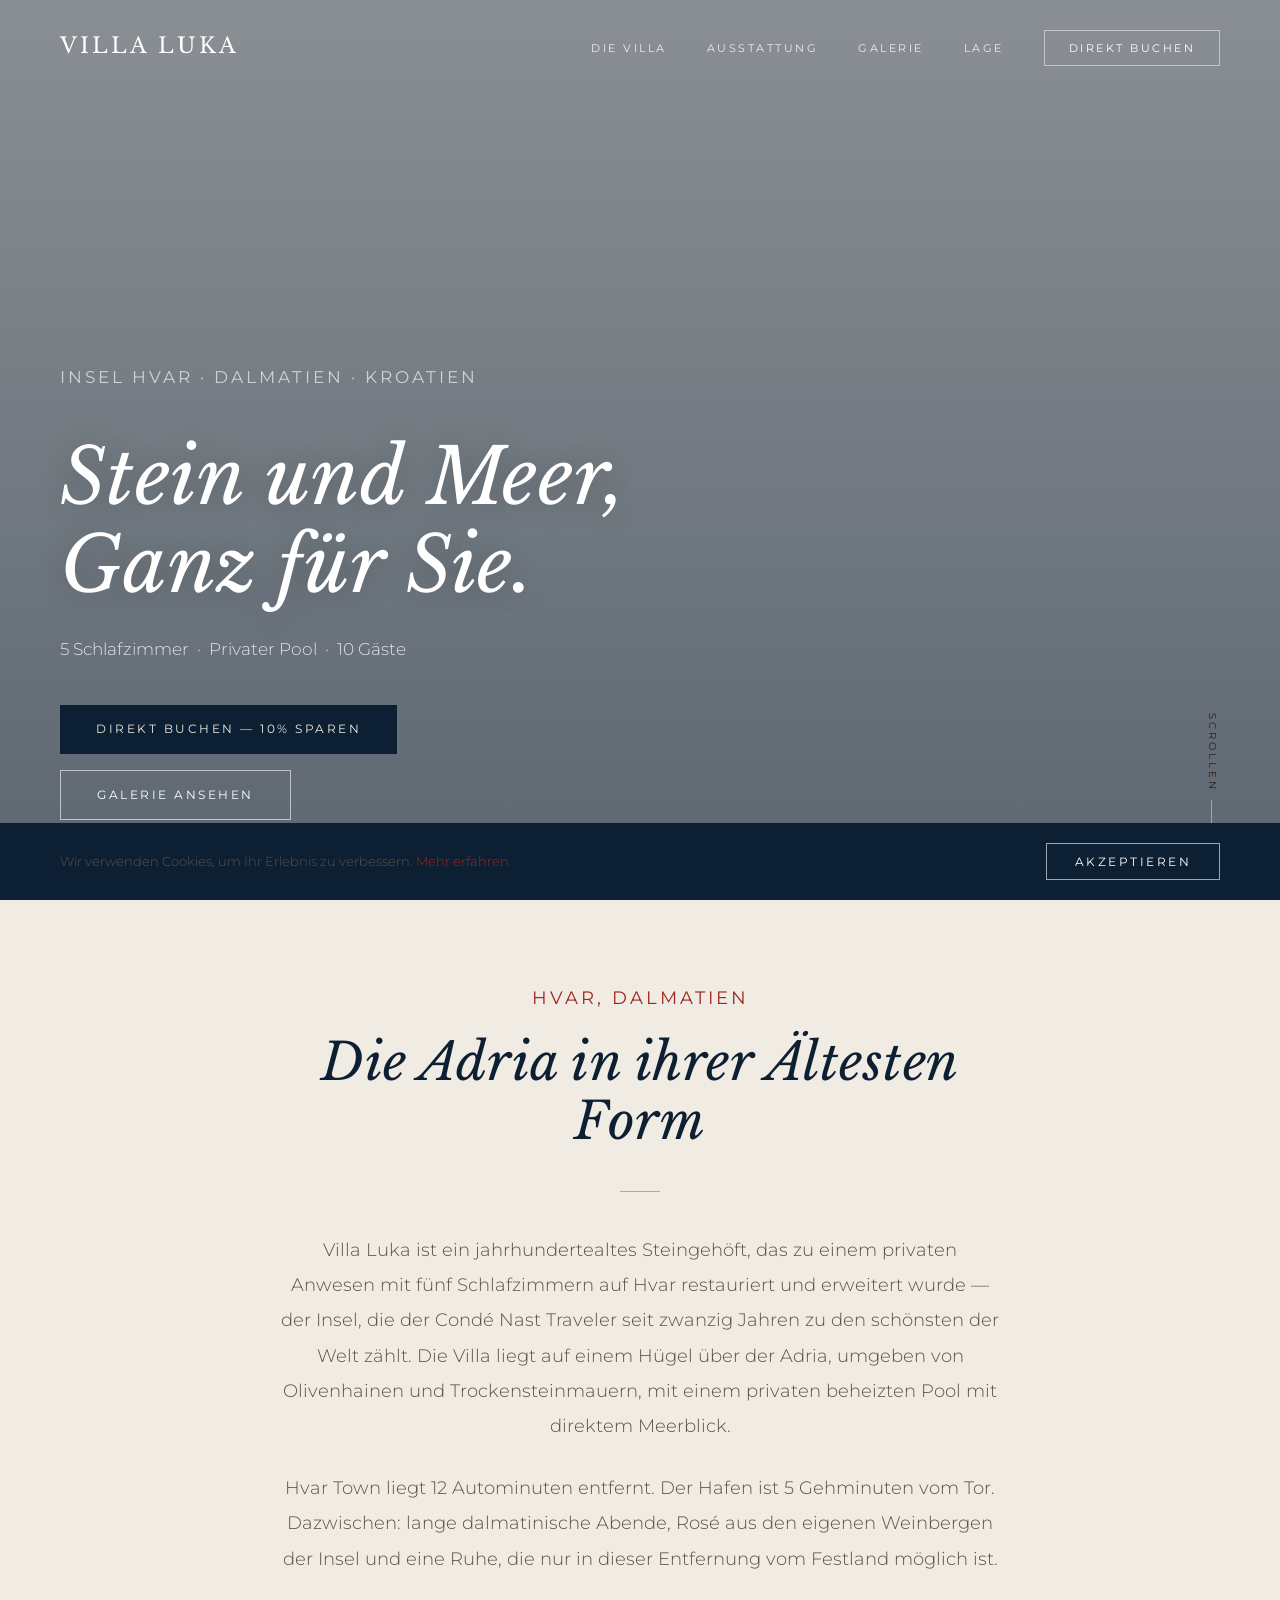
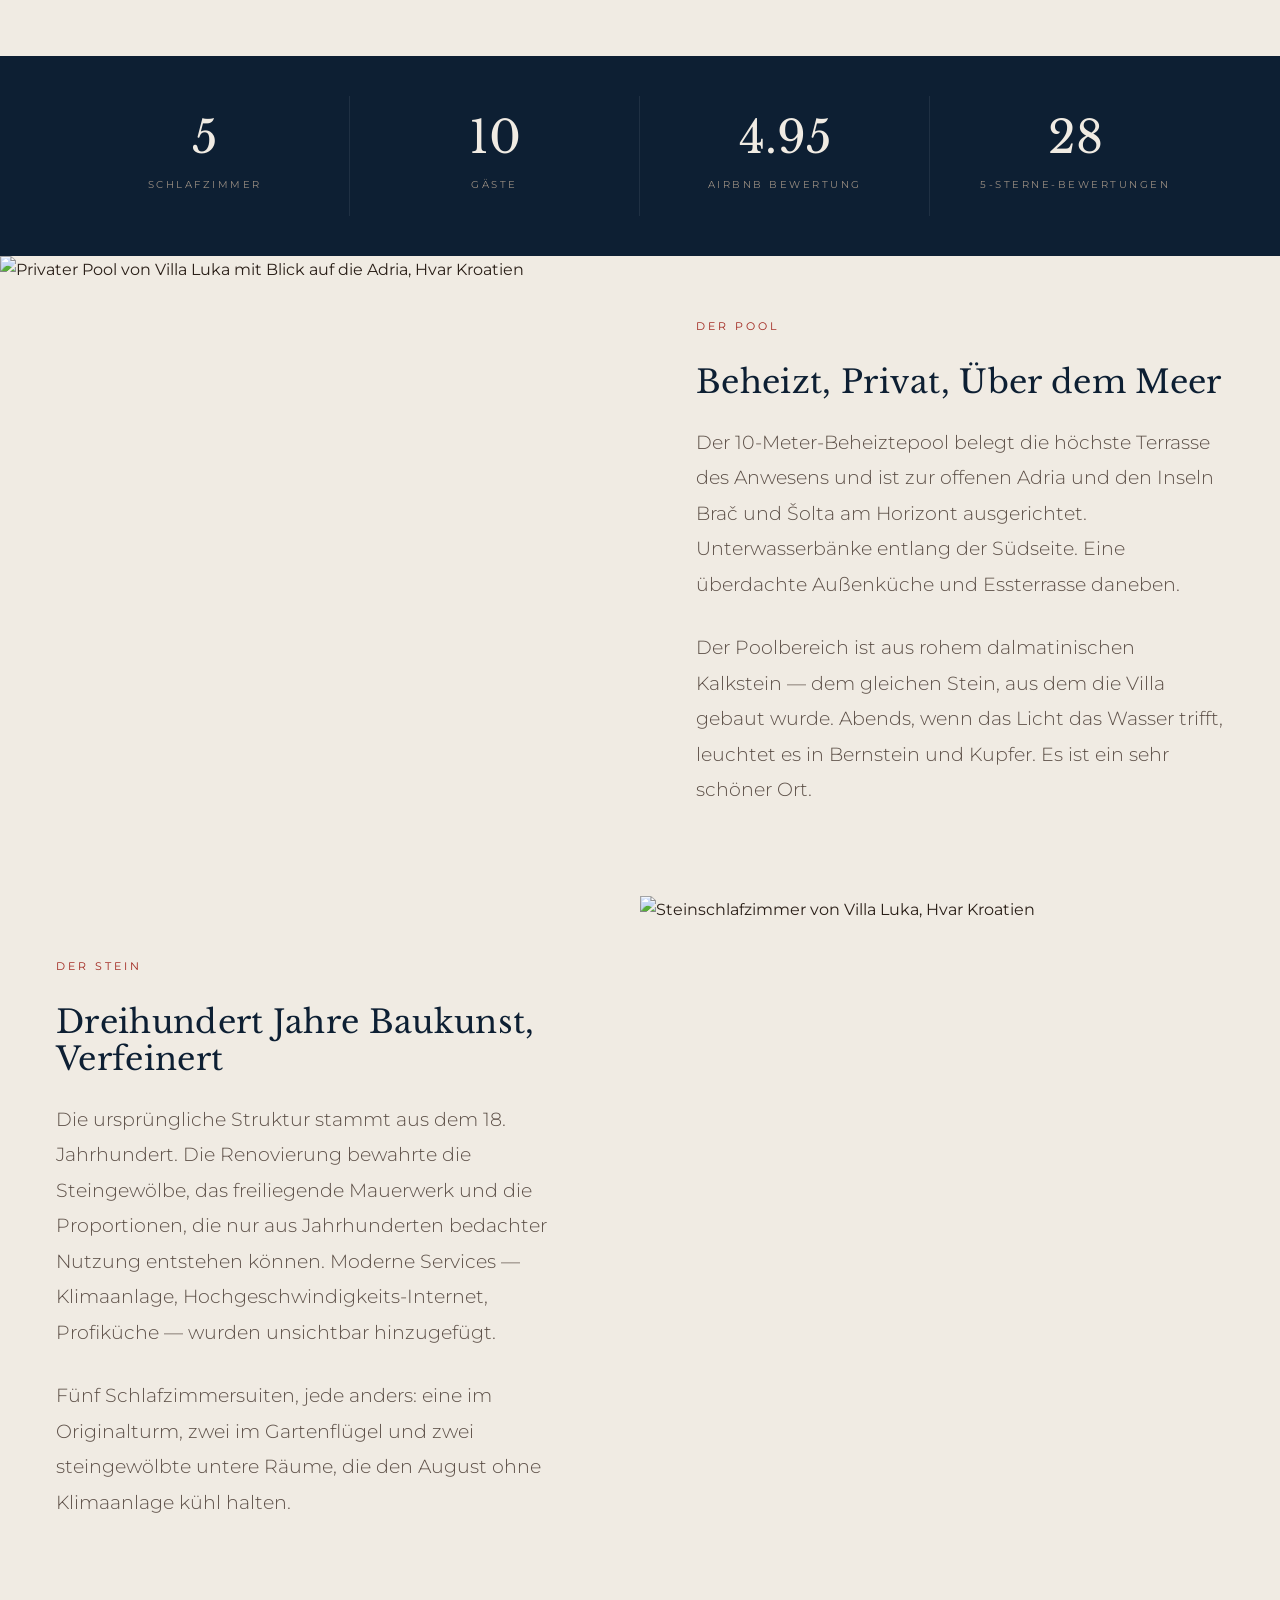
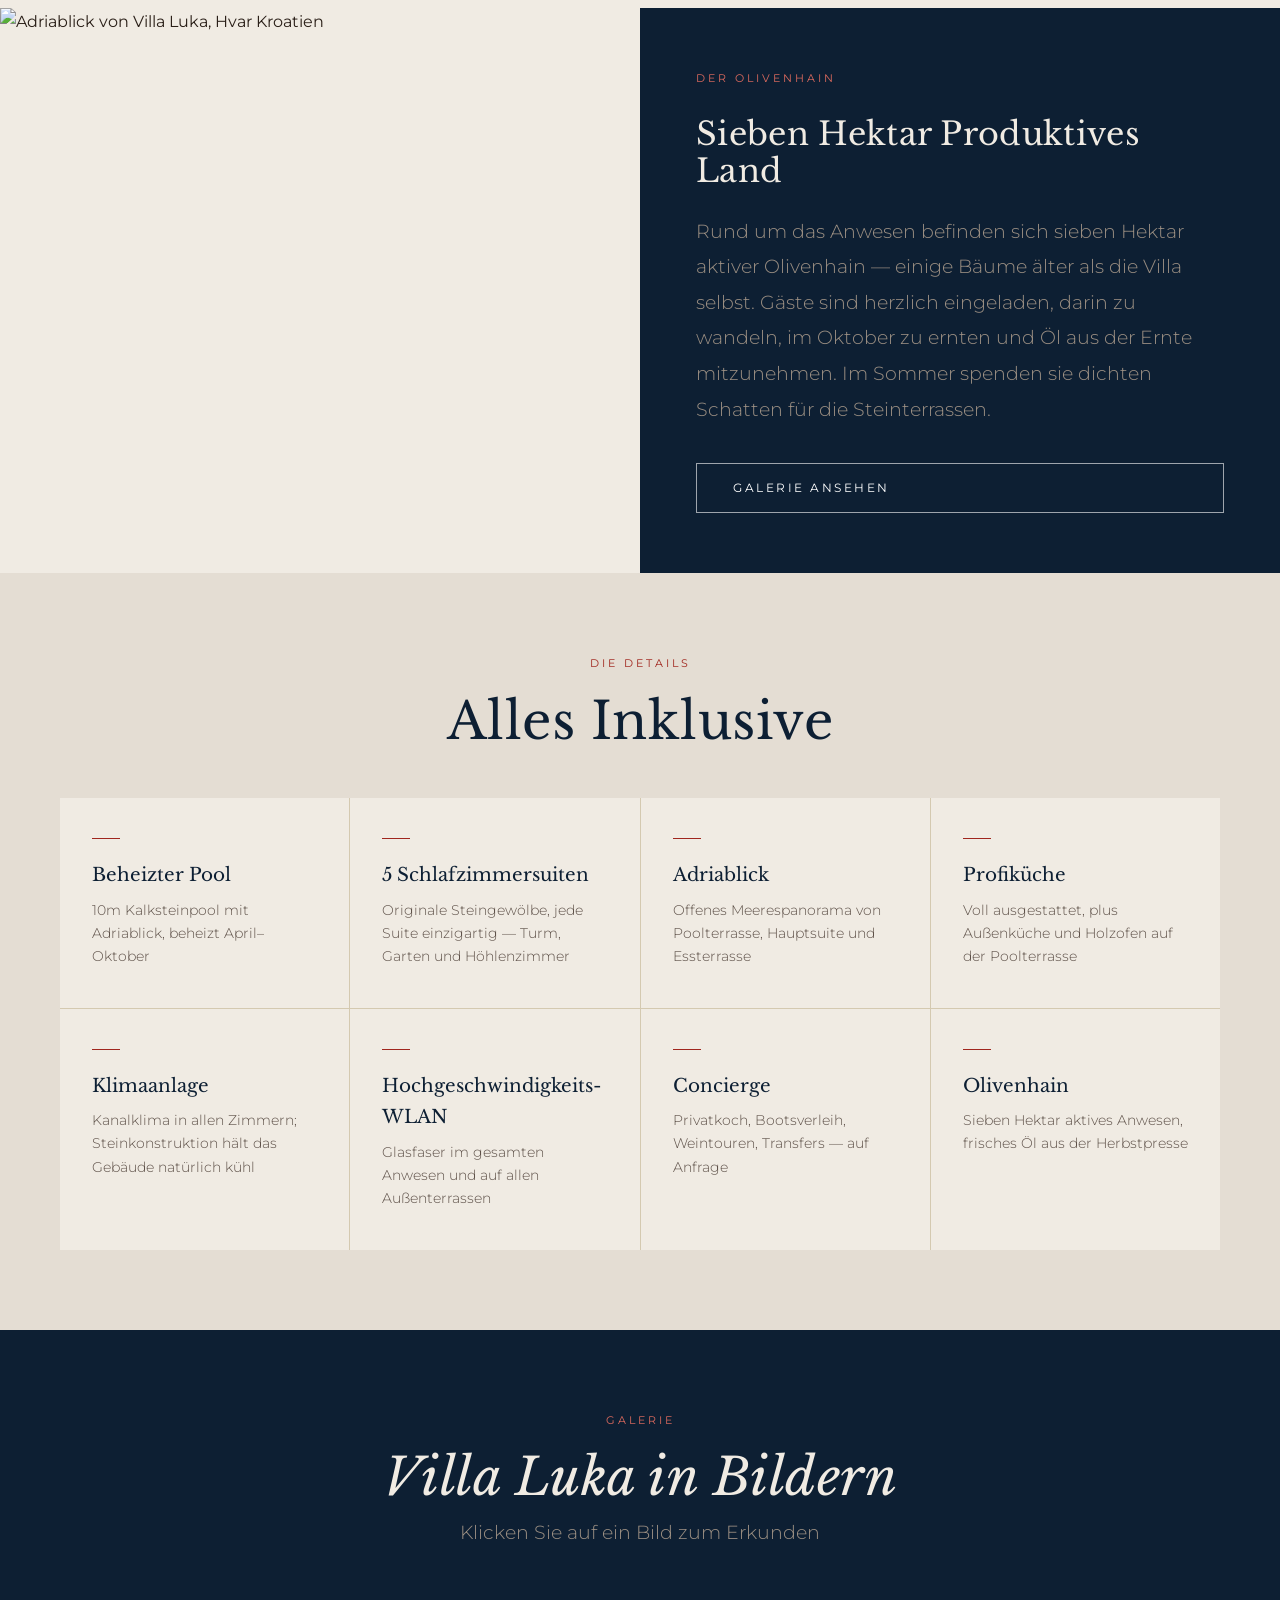
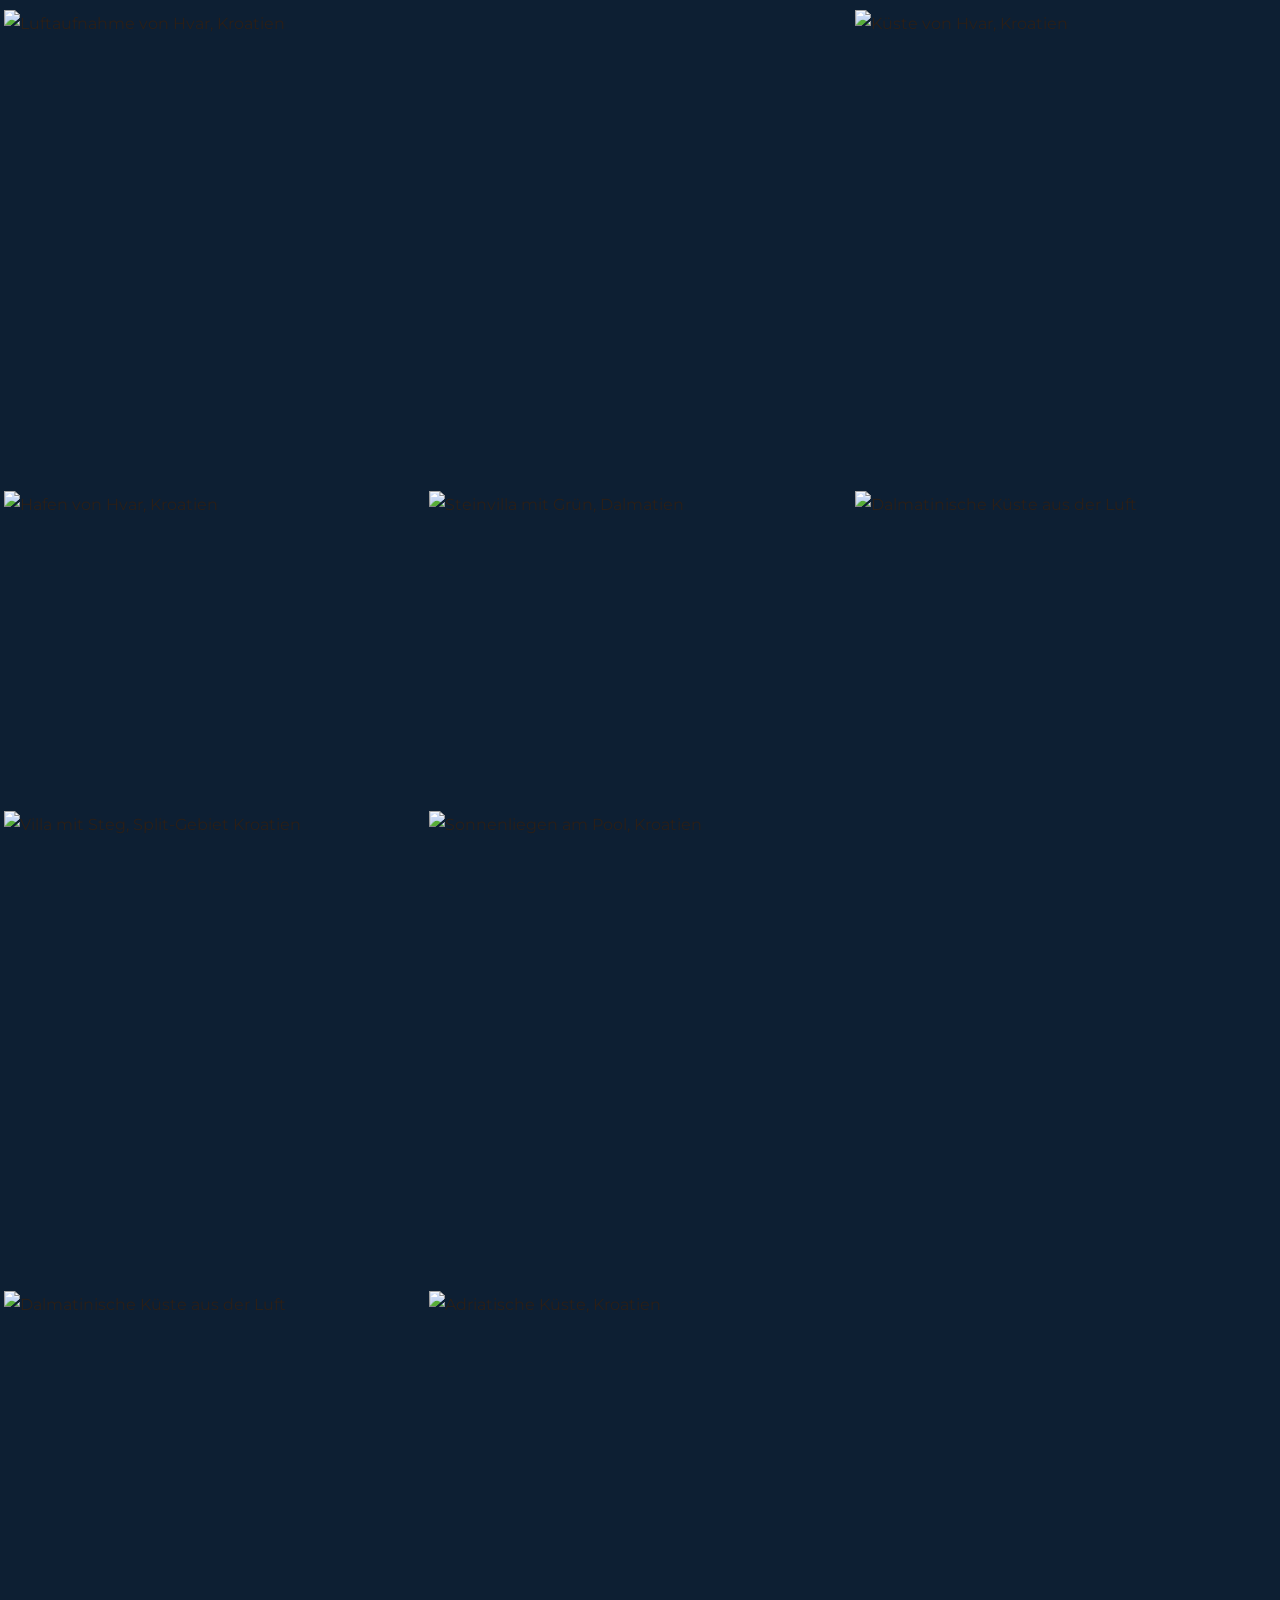
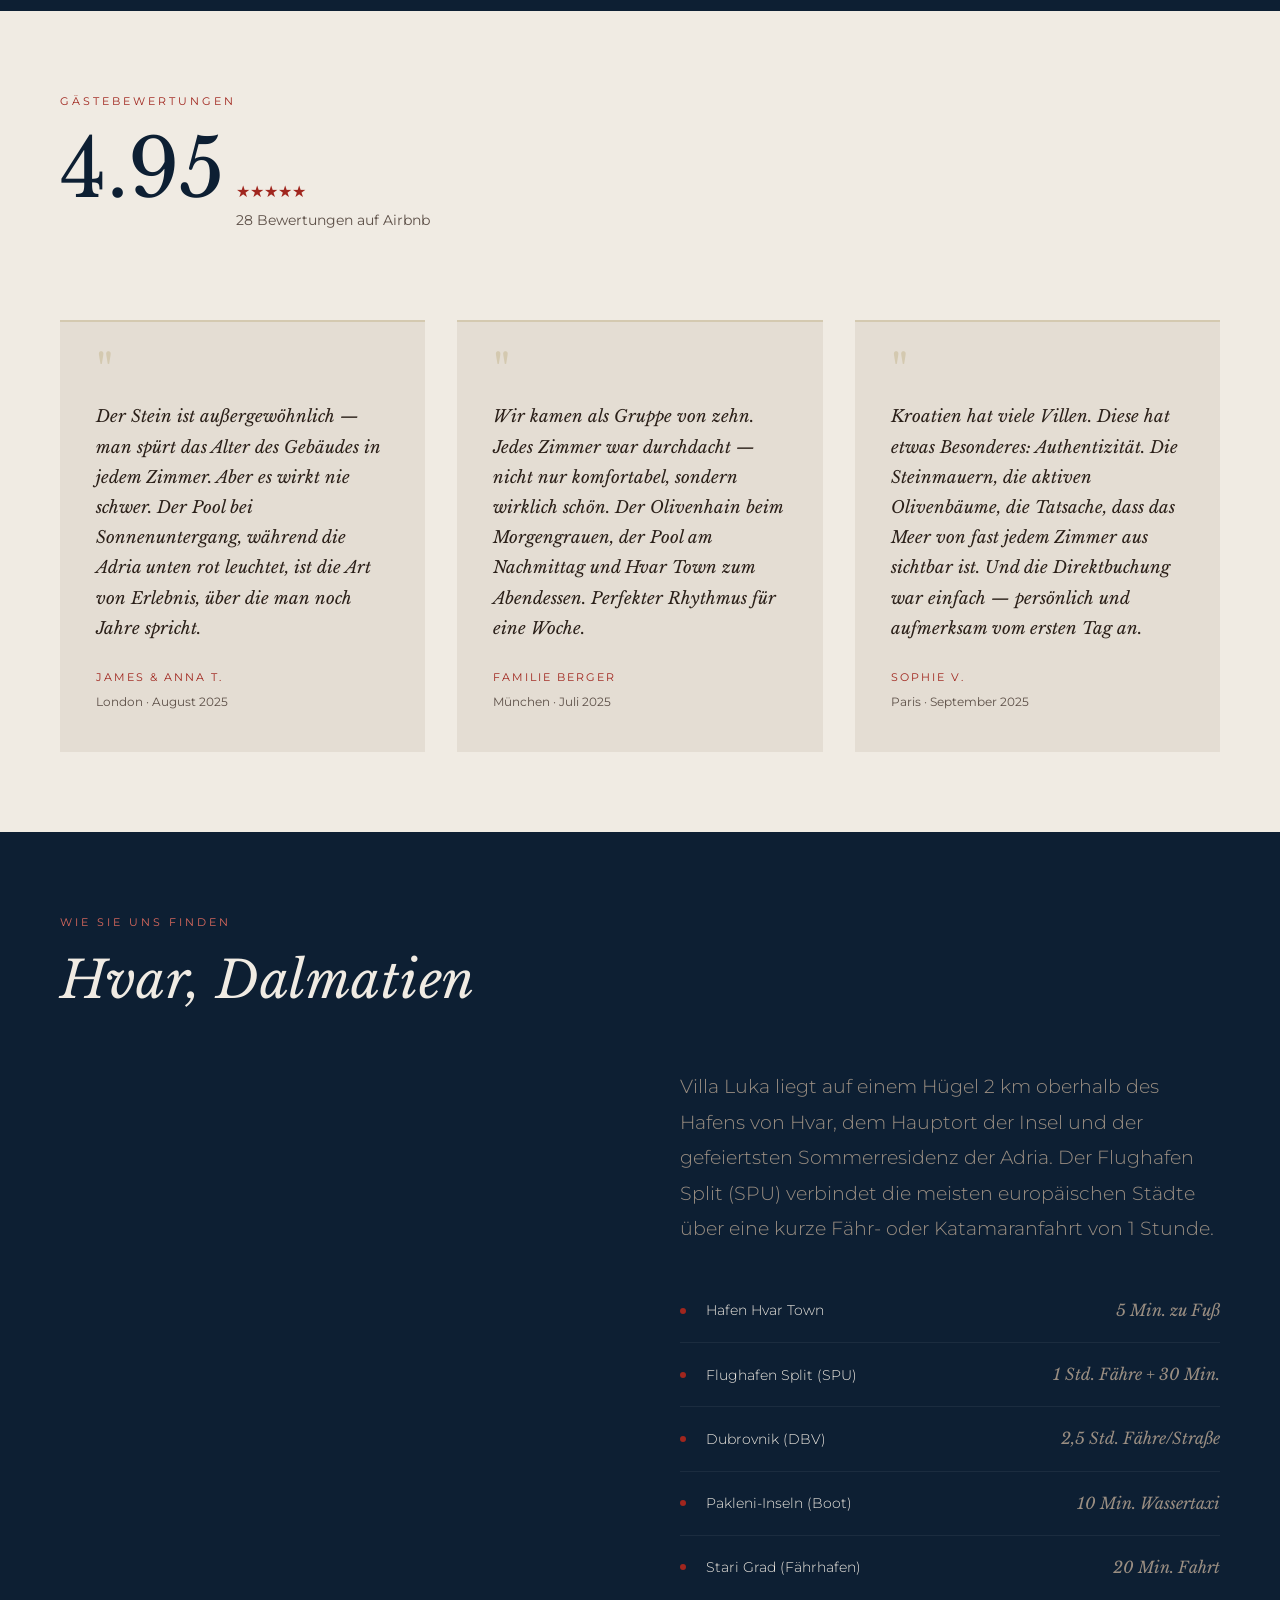
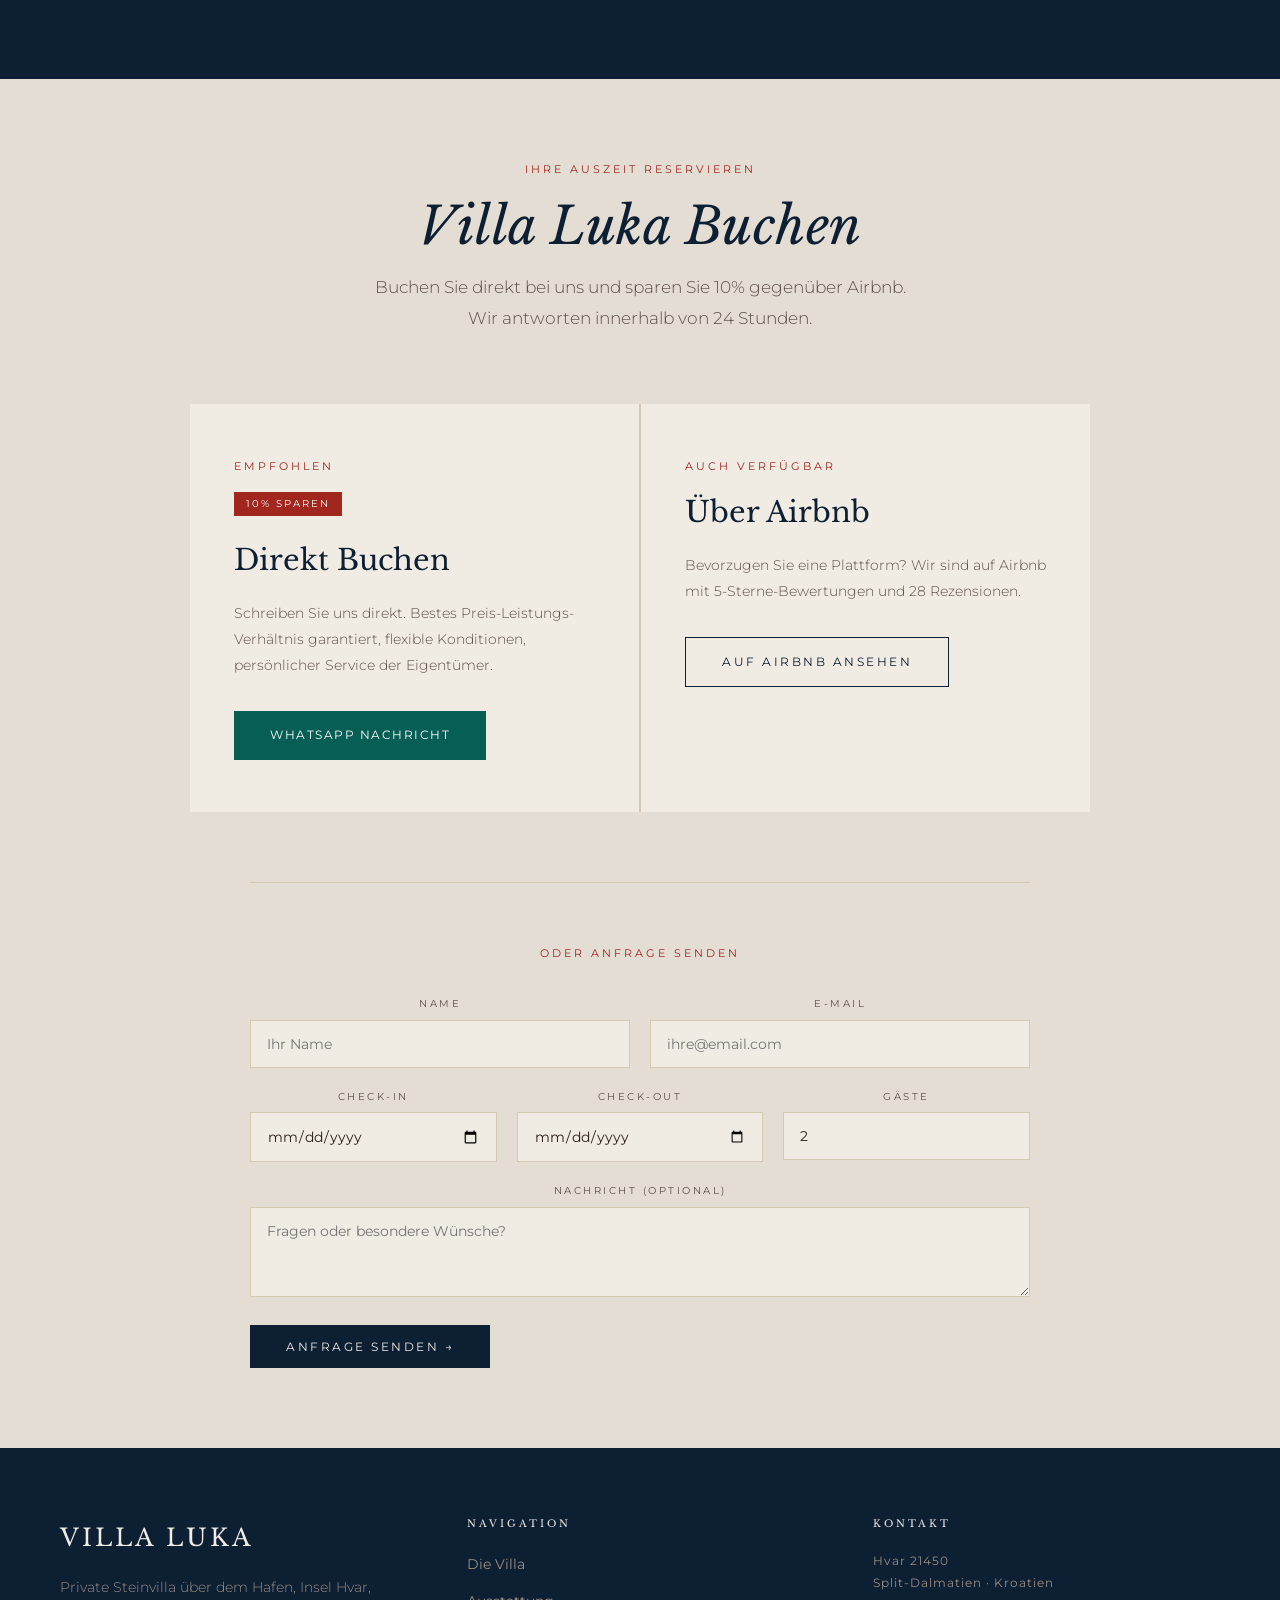
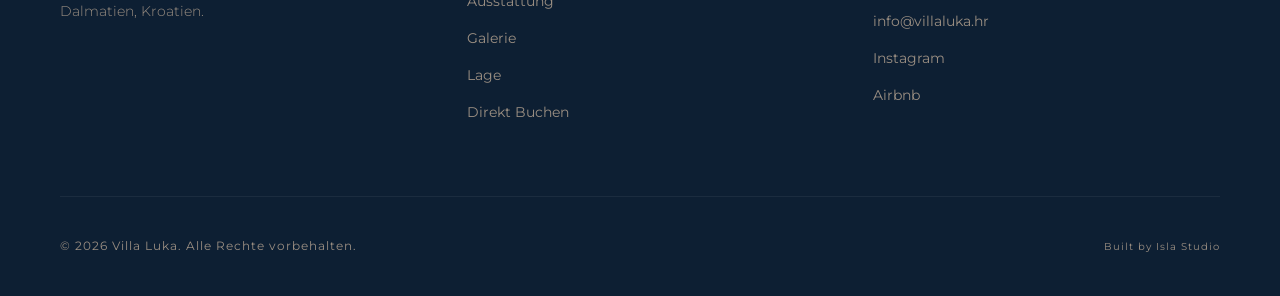
==== commit 4c12c485: "a11y: extend villa-luka palette to pass WCAG AA on dark sections Villa-luka uses a villa-specific pa" ====
--- a/de/index.html
+++ b/de/index.html
@@ -51,18 +51,19 @@
   <link rel="preconnect" href="https://fonts.gstatic.com" crossorigin>
   <link rel="preload" as="style" href="https://fonts.googleapis.com/css2?family=Libre+Baskerville:ital,wght@0,400;0,700;1,400&family=Montserrat:wght@300;400;500;600&display=swap" onload="this.onload=null;this.rel='stylesheet'">
   <noscript><link rel="stylesheet" href="https://fonts.googleapis.com/css2?family=Libre+Baskerville:ital,wght@0,400;0,700;1,400&family=Montserrat:wght@300;400;500;600&display=swap"></noscript>
-  <link rel="stylesheet" href="../css/style.css?v=202606021600">
+  <link rel="stylesheet" href="../css/style.css?v=202606021700">
   <style>
     :root {
       --cream:       #f0ebe3;
       --cream-dark:  #e4ddd3;
       --terracotta:  #a0261e;
+      --terracotta-on-dark: #dc6a5e;   /* WCAG AA on #0d1f33 navy (4.97:1) — eyebrows on dark */
       --olive:       #c45c1a;
       --olive-dark:  #7a1a10;
       --dark:        #0d1f33;
       --stone:       #9a8e82;
       --text:        #2a1f18;
-      --text-light:  #6e6058;
+      --text-light:  #5d5048;          /* AA on cream-dark (5.2:1) */
       --font-serif:  'Libre Baskerville', Georgia, serif;
       --font-sans:   'Montserrat', -apple-system, sans-serif;
     }
